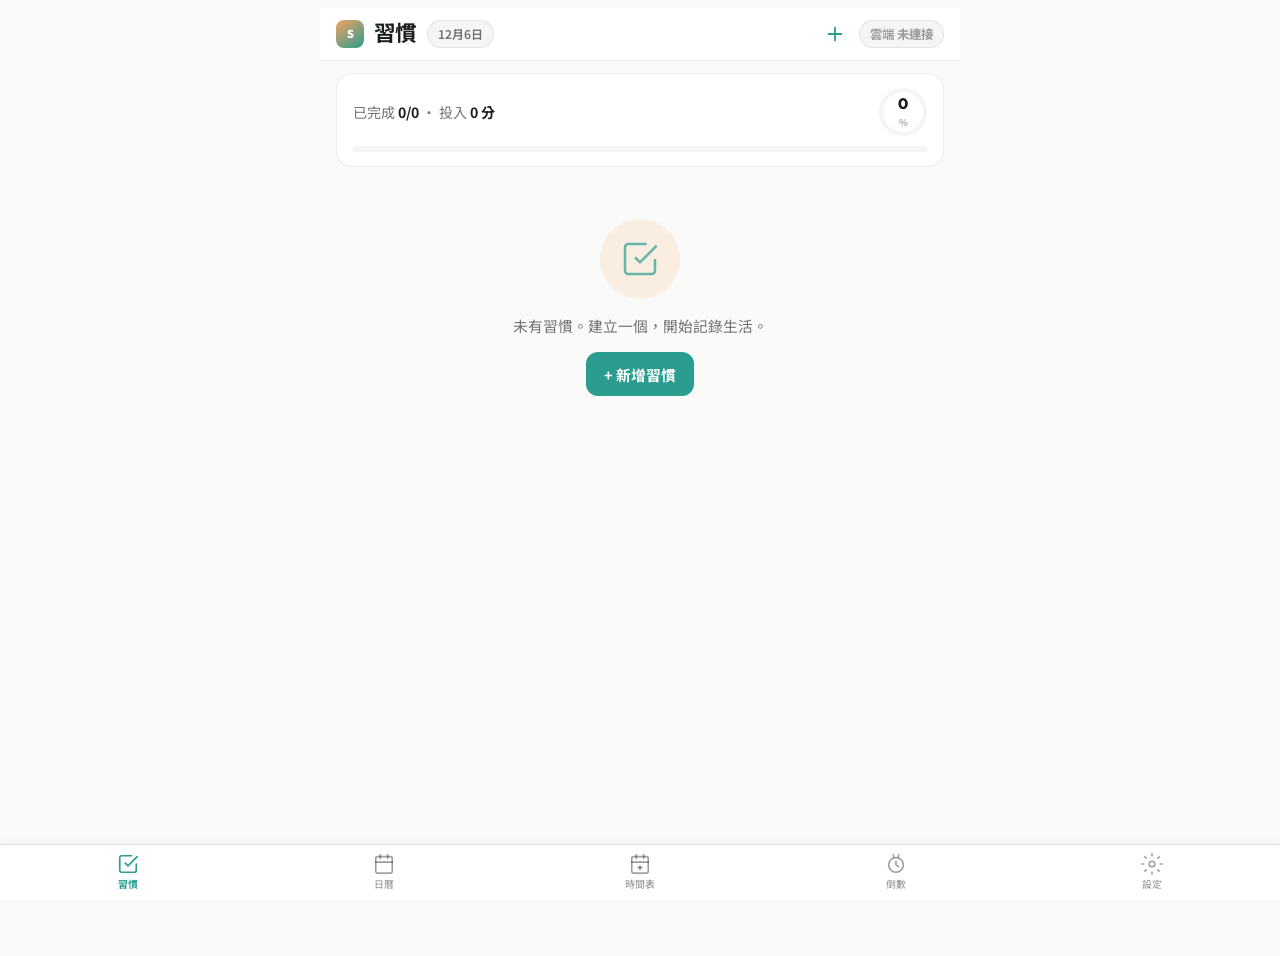
==== index.html @ de25d24f "ui: TickTick/Habi-style modern shell and habit flows Refresh Solara to a cleaner mobile productivity" ====
<!DOCTYPE html>
<html lang="zh-HK">
<head>
  <meta charset="UTF-8" />
  <meta name="viewport" content="width=device-width, initial-scale=1, viewport-fit=cover" />
  <meta name="theme-color" content="#FAFAF8" />
  <meta name="mobile-web-app-capable" content="yes" />
  <meta name="apple-mobile-web-app-capable" content="yes" />
  <meta name="apple-mobile-web-app-status-bar-style" content="default" />
  <meta name="apple-mobile-web-app-title" content="Solara" />
  <link rel="manifest" href="solara.webmanifest" />
  <link rel="icon" href="data:image/svg+xml,%3Csvg xmlns='http://www.w3.org/2000/svg' viewBox='0 0 128 128'%3E%3Cdefs%3E%3ClinearGradient id='g' x1='0' y1='0' x2='1' y2='1'%3E%3Cstop stop-color='%23F4A261'/%3E%3Cstop offset='1' stop-color='%232A9D8F'/%3E%3C/linearGradient%3E%3C/defs%3E%3Crect width='128' height='128' rx='28' fill='url(%23g)'/%3E%3Ccircle cx='64' cy='54' r='22' fill='%23FFE8A3'/%3E%3C/svg%3E" />
  <link rel="preconnect" href="https://fonts.googleapis.com" />
  <link rel="preconnect" href="https://fonts.gstatic.com" crossorigin />
  <link href="https://fonts.googleapis.com/css2?family=Noto+Sans+TC:wght@400;500;700;800&family=Outfit:wght@500;600;700;800&display=swap" rel="stylesheet" />
  <link rel="stylesheet" href="solara.css" />
  <title>Solara — 日暖生活</title>
</head>
<body data-theme="sunshine">
  <div class="app" id="app">
    <header class="app-bar" id="appBar" aria-live="polite"></header>
    <main>
      <section class="view active" data-view="habits" id="view-habits"></section>
      <section class="view" data-view="calendar" id="view-calendar"></section>
      <section class="view" data-view="timetable" id="view-timetable"></section>
      <section class="view" data-view="countdown" id="view-countdown"></section>
      <section class="view" data-view="settings" id="view-settings"></section>
    </main>
  </div>

  <nav class="nav" id="nav" aria-label="主導覽">
    <button type="button" data-nav="habits" class="active" aria-label="習慣">
      <svg class="nav-ico" viewBox="0 0 24 24" fill="none" stroke="currentColor" stroke-width="1.8" stroke-linecap="round" stroke-linejoin="round" aria-hidden="true"><path d="M9 11l3 3L22 4"/><path d="M21 12v7a2 2 0 0 1-2 2H5a2 2 0 0 1-2-2V5a2 2 0 0 1 2-2h11"/></svg>
      <span class="nav-label">習慣</span>
    </button>
    <button type="button" data-nav="calendar" aria-label="日曆">
      <svg class="nav-ico" viewBox="0 0 24 24" fill="none" stroke="currentColor" stroke-width="1.8" stroke-linecap="round" stroke-linejoin="round" aria-hidden="true"><rect x="3" y="4" width="18" height="18" rx="2"/><line x1="16" y1="2" x2="16" y2="6"/><line x1="8" y1="2" x2="8" y2="6"/><line x1="3" y1="10" x2="21" y2="10"/></svg>
      <span class="nav-label">日曆</span>
    </button>
    <button type="button" data-nav="timetable" aria-label="時間表">
      <svg class="nav-ico" viewBox="0 0 24 24" fill="none" stroke="currentColor" stroke-width="1.8" stroke-linecap="round" stroke-linejoin="round" aria-hidden="true"><rect x="3" y="4" width="18" height="18" rx="2"/><line x1="3" y1="10" x2="21" y2="10"/><line x1="8" y1="2" x2="8" y2="6"/><line x1="16" y1="2" x2="16" y2="6"/><line x1="12" y1="14" x2="12" y2="18"/><line x1="10" y1="16" x2="14" y2="16"/></svg>
      <span class="nav-label">時間表</span>
    </button>
    <button type="button" data-nav="countdown" aria-label="倒數">
      <svg class="nav-ico" viewBox="0 0 24 24" fill="none" stroke="currentColor" stroke-width="1.8" stroke-linecap="round" stroke-linejoin="round" aria-hidden="true"><circle cx="12" cy="13" r="8"/><polyline points="12 9 12 13 15 15"/><line x1="9" y1="2" x2="9.5" y2="4"/><line x1="15" y1="2" x2="14.5" y2="4"/></svg>
      <span class="nav-label">倒數</span>
    </button>
    <button type="button" data-nav="settings" aria-label="設定">
      <svg class="nav-ico" viewBox="0 0 24 24" fill="none" stroke="currentColor" stroke-width="1.8" stroke-linecap="round" stroke-linejoin="round" aria-hidden="true"><circle cx="12" cy="12" r="3"/><path d="M12 1v2M12 21v2M4.22 4.22l1.42 1.42M18.36 18.36l1.42 1.42M1 12h2M21 12h2M4.22 19.78l1.42-1.42M18.36 5.64l1.42-1.42"/></svg>
      <span class="nav-label">設定</span>
    </button>
  </nav>

  <div class="modal-backdrop" id="modalBackdrop">
    <div class="modal" id="modal" role="dialog" aria-modal="true"></div>
  </div>
  <div class="toast" id="toast"></div>

  <script src="https://accounts.google.com/gsi/client" async defer></script>
  <script src="solara.js"></script>
</body>
</html>
---- solara.css ----
:root {
  --bg: #FAFAF8;
  --bg-elevated: #FFFFFF;
  --surface: #FFFFFF;
  --surface-2: #F5F5F3;
  --text: #1A1F1C;
  --text-soft: rgba(26, 31, 28, 0.62);
  --text-mute: rgba(26, 31, 28, 0.42);
  --accent: #F4A261;
  --accent-2: #2A9D8F;
  --accent-soft: rgba(244, 162, 97, 0.14);
  --good: #2A9D8F;
  --warn: #E76F51;
  --line: rgba(26, 31, 28, 0.08);
  --line-strong: rgba(26, 31, 28, 0.14);
  --shadow-sm: 0 1px 3px rgba(0, 0, 0, 0.04);
  --shadow: 0 4px 20px rgba(0, 0, 0, 0.06);
  --radius: 16px;
  --radius-sm: 12px;
  --radius-xs: 8px;
  --nav-h: 56px;
  --app-bar-h: 52px;
  --font: "Noto Sans TC", "PingFang HK", sans-serif;
  --display: "Outfit", "Noto Sans TC", sans-serif;
  --photo: none;
  --ease: cubic-bezier(0.22, 1, 0.36, 1);
}

[data-theme="sea"] {
  --bg: #F6FAFB;
  --accent: #1D8A99;
  --accent-2: #0E5F6B;
  --accent-soft: rgba(29, 138, 153, 0.12);
  --good: #1D8A99;
  --warn: #E07A5F;
}

[data-theme="fire"] {
  --bg: #FDF8F5;
  --accent: #E76F51;
  --accent-2: #F4A261;
  --accent-soft: rgba(231, 111, 81, 0.12);
  --good: #2A9D8F;
  --warn: #C44536;
}

[data-theme="photo"] {
  --bg: transparent;
}

* { box-sizing: border-box; }
html, body { margin: 0; min-height: 100%; }

body {
  font-family: var(--font);
  color: var(--text);
  background: var(--photo), var(--bg);
  background-attachment: fixed;
  background-size: cover;
  line-height: 1.45;
  -webkit-font-smoothing: antialiased;
  padding-bottom: calc(var(--nav-h) + env(safe-area-inset-bottom));
  transition: background 0.3s var(--ease);
}

button, input, select, textarea { font: inherit; color: inherit; }

button {
  border: 0;
  background: none;
  cursor: pointer;
  -webkit-tap-highlight-color: transparent;
}

.app {
  width: min(640px, 100%);
  margin: 0 auto;
  min-height: 100vh;
  display: flex;
  flex-direction: column;
}

/* ── App bar ── */
.app-bar {
  position: sticky;
  top: 0;
  z-index: 30;
  display: flex;
  align-items: center;
  justify-content: space-between;
  gap: 12px;
  min-height: var(--app-bar-h);
  padding: calc(8px + env(safe-area-inset-top)) 16px 8px;
  background: var(--bg-elevated);
  border-bottom: 1px solid var(--line);
}

.app-bar-start {
  display: flex;
  align-items: center;
  gap: 10px;
  min-width: 0;
}

.app-bar-title {
  margin: 0;
  font-family: var(--display);
  font-size: 1.35rem;
  font-weight: 700;
  letter-spacing: -0.03em;
  line-height: 1.1;
}

.solara-mark {
  width: 28px;
  height: 28px;
  border-radius: 8px;
  background: linear-gradient(145deg, var(--accent), var(--accent-2));
  display: grid;
  place-items: center;
  color: #fff;
  font-family: var(--display);
  font-weight: 800;
  font-size: 0.72rem;
  flex-shrink: 0;
}

.date-chip {
  padding: 4px 10px;
  border-radius: 999px;
  background: var(--surface-2);
  border: 1px solid var(--line);
  font-size: 0.75rem;
  font-weight: 600;
  color: var(--text-soft);
  white-space: nowrap;
}

.app-bar-actions {
  display: flex;
  align-items: center;
  gap: 6px;
  flex-shrink: 0;
}

.icon-btn {
  width: 36px;
  height: 36px;
  border-radius: 50%;
  display: grid;
  place-items: center;
  color: var(--accent-2);
  transition: background 0.15s;
}

.icon-btn:active { background: var(--accent-soft); }

.icon-btn svg {
  width: 22px;
  height: 22px;
}

main {
  flex: 1;
  padding: 0 0 16px;
}

.view { display: none; }
.view.active { display: block; animation: fadeIn 0.25s var(--ease); }

@keyframes fadeIn {
  from { opacity: 0; transform: translateY(6px); }
  to { opacity: 1; transform: none; }
}

@keyframes pop {
  0% { transform: scale(0.88); }
  60% { transform: scale(1.05); }
  100% { transform: scale(1); }
}

/* ── Bottom nav ── */
.nav {
  position: fixed;
  left: 0;
  right: 0;
  bottom: 0;
  height: calc(var(--nav-h) + env(safe-area-inset-bottom));
  padding: 4px 0 calc(4px + env(safe-area-inset-bottom));
  display: grid;
  grid-template-columns: repeat(5, 1fr);
  background: var(--bg-elevated);
  border-top: 1px solid var(--line-strong);
  box-shadow: 0 -2px 12px rgba(0, 0, 0, 0.04);
  z-index: 40;
}

.nav button {
  display: flex;
  flex-direction: column;
  align-items: center;
  justify-content: center;
  gap: 2px;
  color: var(--text-mute);
  font-size: 0.62rem;
  font-weight: 500;
  padding: 4px 2px;
  transition: color 0.15s;
}

.nav button.active {
  color: var(--accent-2);
}

.nav button.active .nav-label {
  font-weight: 700;
}

.nav-ico {
  width: 22px;
  height: 22px;
}

/* ── Typography & utilities ── */
.muted { color: var(--text-soft); font-size: 0.84rem; }
.tiny { font-size: 0.74rem; color: var(--text-mute); }

.section-title {
  font-family: var(--display);
  font-size: 0.78rem;
  font-weight: 700;
  color: var(--text-mute);
  text-transform: uppercase;
  letter-spacing: 0.04em;
  padding: 16px 16px 8px;
}

/* ── Buttons ── */
.btn {
  display: inline-flex;
  align-items: center;
  justify-content: center;
  gap: 6px;
  min-height: 44px;
  padding: 0 18px;
  border-radius: var(--radius-sm);
  background: var(--accent-2);
  color: #fff;
  font-weight: 700;
  font-size: 0.92rem;
  transition: transform 0.15s var(--ease), opacity 0.15s;
}

.btn:active { transform: scale(0.97); opacity: 0.92; }

.btn.ghost {
  background: var(--surface-2);
  color: var(--text);
  border: 1px solid var(--line);
}

.btn.soft {
  background: var(--accent-soft);
  color: var(--accent-2);
}

.btn.warn { background: var(--warn); }
.btn.block { width: 100%; }

.btn.sm {
  min-height: 34px;
  padding: 0 12px;
  font-size: 0.82rem;
  border-radius: var(--radius-xs);
}

.btn.icon-only {
  width: 36px;
  height: 36px;
  min-height: 0;
  padding: 0;
  border-radius: 50%;
}

/* ── Today summary ── */
.today-strip {
  margin: 12px 16px;
  padding: 14px 16px;
  border-radius: var(--radius);
  background: var(--surface);
  border: 1px solid var(--line);
}

.today-strip-head {
  display: flex;
  align-items: center;
  justify-content: space-between;
  gap: 12px;
}

.today-progress-text {
  font-size: 0.88rem;
  color: var(--text-soft);
}

.today-progress-text strong {
  color: var(--text);
  font-weight: 700;
}

.progress-bar-slim {
  height: 6px;
  border-radius: 999px;
  background: var(--surface-2);
  overflow: hidden;
  margin-top: 10px;
}

.progress-bar-slim > i {
  display: block;
  height: 100%;
  background: linear-gradient(90deg, var(--accent), var(--accent-2));
  border-radius: inherit;
  transition: width 0.3s var(--ease);
}

.progress-ring {
  width: var(--ring-size, 52px);
  height: var(--ring-size, 52px);
  border-radius: 50%;
  flex-shrink: 0;
  display: grid;
  place-items: center;
  background:
    radial-gradient(circle at 50% 50%, var(--surface) 58%, transparent 59%),
    conic-gradient(var(--accent-2) var(--p, 0%), var(--surface-2) 0);
}

.progress-ring-inner {
  text-align: center;
  line-height: 1;
}

.progress-ring-inner strong {
  display: block;
  font-family: var(--display);
  font-size: 0.95rem;
  font-weight: 800;
}

.progress-ring-inner span {
  font-size: 0.58rem;
  color: var(--text-mute);
  font-weight: 600;
}

/* ── Habit groups & rows ── */
.habit-groups { display: grid; }

.habit-group-section {
  border-bottom: 1px solid var(--line);
}

.habit-group-section:last-child { border-bottom: 0; }

.habit-group-label {
  padding: 14px 16px 6px;
  font-size: 0.8rem;
  font-weight: 700;
  color: var(--text-mute);
}

.habit-card,
.habit-row {
  display: grid;
  grid-template-columns: auto 1fr auto;
  gap: 12px;
  align-items: center;
  padding: 12px 16px;
  background: var(--surface);
  border-bottom: 1px solid var(--line);
  transition: background 0.15s;
}

.habit-card:active,
.habit-row:active { background: var(--surface-2); }

.habit-card.done .habit-row-name,
.habit-row.done .habit-row-name {
  color: var(--text-soft);
}

.habit-row-body { min-width: 0; }

.habit-row-name {
  font-size: 0.98rem;
  font-weight: 600;
  margin-bottom: 2px;
  white-space: nowrap;
  overflow: hidden;
  text-overflow: ellipsis;
}

.habit-row-meta {
  font-size: 0.76rem;
  color: var(--text-mute);
  margin-bottom: 6px;
}

.habit-row-chevron {
  color: var(--text-mute);
  padding: 4px;
}

.habit-row-chevron svg {
  width: 18px;
  height: 18px;
}

/* ── Check buttons ── */
.check {
  width: 34px;
  height: 34px;
  border-radius: 50%;
  border: 2.5px solid var(--line-strong);
  display: grid;
  place-items: center;
  font-weight: 800;
  font-size: 1rem;
  color: #fff;
  background: var(--surface);
  flex-shrink: 0;
  transition: background 0.2s, border-color 0.2s, transform 0.15s;
}

.check-lg {
  width: 56px;
  height: 56px;
  font-size: 1.4rem;
  border-width: 3px;
  border-color: color-mix(in srgb, var(--hcolor, var(--accent-2)) 70%, var(--line-strong));
}

.check-md {
  width: 40px;
  height: 40px;
  font-size: 1.1rem;
}

.check.on {
  background: var(--hcolor, var(--good));
  border-color: var(--hcolor, var(--good));
  animation: pop 0.35s var(--ease);
}

/* ── Week strip ── */
.week-strip {
  display: grid;
  grid-template-columns: repeat(7, 1fr);
  gap: 3px;
  max-width: 200px;
}

.week-cell {
  aspect-ratio: 1;
  min-height: 22px;
  border-radius: 50%;
  display: grid;
  place-items: center;
  font-size: 0.58rem;
  font-weight: 700;
  border: 1.5px solid var(--line);
  background: var(--surface-2);
  color: var(--text-mute);
}

.week-cell.today {
  box-shadow: inset 0 0 0 2px var(--hcolor, var(--accent-2));
}

.week-cell.done {
  background: var(--hcolor, var(--good));
  border-color: transparent;
  color: #fff;
}

.week-cell.missed {
  border-color: color-mix(in srgb, var(--warn) 35%, var(--line));
}

.week-cell.off {
  opacity: 0.25;
  border-color: transparent;
  background: transparent;
}

.week-cell.future { opacity: 0.45; }

/* ── Empty state ── */
.empty {
  padding: 40px 24px;
  text-align: center;
  color: var(--text-soft);
}

.empty.compact { padding: 20px 16px; }

.empty-illus {
  width: 80px;
  height: 80px;
  margin: 0 auto 16px;
  border-radius: 50%;
  background: var(--accent-soft);
  display: grid;
  place-items: center;
}

.empty-illus svg {
  width: 40px;
  height: 40px;
  color: var(--accent-2);
  opacity: 0.7;
}

.empty p {
  margin: 0 0 16px;
  font-size: 0.92rem;
}

/* ── Calendar ── */
.cal-toolbar {
  display: flex;
  align-items: center;
  justify-content: space-between;
  padding: 12px 16px;
  gap: 8px;
}

.cal-toolbar h2 {
  margin: 0;
  font-family: var(--display);
  font-size: 1.1rem;
  font-weight: 700;
  letter-spacing: -0.02em;
}

.seg {
  display: grid;
  grid-template-columns: repeat(2, 1fr);
  gap: 0;
  margin: 0 16px 12px;
  padding: 3px;
  border-radius: var(--radius-xs);
  background: var(--surface-2);
  border: 1px solid var(--line);
}

.seg.seg-3 { grid-template-columns: repeat(3, 1fr); }

.seg button {
  min-height: 32px;
  border-radius: 6px;
  font-weight: 600;
  font-size: 0.82rem;
  color: var(--text-soft);
  transition: background 0.15s, color 0.15s;
}

.seg button.on {
  background: var(--surface);
  color: var(--accent-2);
  font-weight: 700;
  box-shadow: var(--shadow-sm);
}

.cal-grid-wrap { padding: 0 12px 12px; }

.cal-grid {
  display: grid;
  grid-template-columns: repeat(7, 1fr);
  gap: 4px;
}

.cal-dow {
  text-align: center;
  font-size: 0.7rem;
  color: var(--text-mute);
  font-weight: 600;
  padding: 6px 0;
}

.cal-day {
  aspect-ratio: 1;
  border-radius: var(--radius-xs);
  border: 1.5px solid transparent;
  background: var(--surface-2);
  display: flex;
  flex-direction: column;
  align-items: center;
  justify-content: center;
  gap: 1px;
  font-size: 0.82rem;
  font-weight: 600;
  position: relative;
  padding: 2px;
  transition: background 0.15s;
}

.cal-day.other { opacity: 0.3; }

.cal-day.today {
  border-color: var(--accent-2);
  font-weight: 800;
}

.cal-day.selected {
  background: var(--accent-2);
  color: #fff;
  border-color: transparent;
}

.cal-day.has-heat {
  background: color-mix(in srgb, var(--good) calc(var(--heat, 0.2) * 100%), var(--surface-2));
}

.cal-day.selected.has-heat { background: var(--accent-2); }

.cal-day-num { line-height: 1.1; font-size: 0.85rem; }

.cal-day-pct {
  font-size: 0.55rem;
  color: var(--good);
  font-weight: 700;
  line-height: 1;
}

.cal-day.selected .cal-day-pct { color: rgba(255, 255, 255, 0.85); }

/* Week calendar view */
.cal-week-grid {
  display: grid;
  grid-template-columns: repeat(7, 1fr);
  gap: 4px;
  padding: 0 12px 12px;
}

.cal-week-col {
  min-height: 120px;
  border-radius: var(--radius-xs);
  background: var(--surface-2);
  border: 1px solid var(--line);
  padding: 6px 4px;
  font-size: 0.68rem;
}

.cal-week-col.today {
  border-color: var(--accent-2);
  background: var(--accent-soft);
}

.cal-week-col-head {
  text-align: center;
  font-weight: 700;
  margin-bottom: 6px;
  font-size: 0.72rem;
}

.cal-week-item {
  padding: 3px 4px;
  border-radius: 4px;
  margin-bottom: 3px;
  font-size: 0.62rem;
  font-weight: 600;
  white-space: nowrap;
  overflow: hidden;
  text-overflow: ellipsis;
  color: #fff;
}

/* Day panel */
.day-panel {
  margin: 0 16px 16px;
  border-radius: var(--radius);
  background: var(--surface);
  border: 1px solid var(--line);
  overflow: hidden;
}

.day-panel-head {
  display: flex;
  align-items: baseline;
  justify-content: space-between;
  padding: 14px 16px;
  border-bottom: 1px solid var(--line);
}

.day-panel-head strong {
  font-family: var(--display);
  font-size: 1.05rem;
  font-weight: 700;
}

.day-panel-stats {
  display: grid;
  grid-template-columns: 1fr 1fr;
  gap: 1px;
  background: var(--line);
  border-bottom: 1px solid var(--line);
}

.day-panel-stats .stat-cell {
  padding: 10px 16px;
  background: var(--surface);
}

.stat-cell .label {
  font-size: 0.72rem;
  color: var(--text-mute);
  font-weight: 600;
}

.stat-cell .value {
  font-family: var(--display);
  font-size: 1.2rem;
  font-weight: 800;
  margin-top: 2px;
}

/* Timeline */
.timeline-flow {
  position: relative;
  padding: 12px 16px 12px 52px;
  min-height: 200px;
}

.timeline-gutter {
  position: absolute;
  left: 16px;
  top: 12px;
  bottom: 12px;
  width: 36px;
  border-right: 1px solid var(--line);
}

.timeline-hour {
  position: absolute;
  left: 0;
  width: 36px;
  font-size: 0.65rem;
  color: var(--text-mute);
  font-weight: 600;
  transform: translateY(-50%);
  text-align: right;
  padding-right: 6px;
}

.timeline-block {
  position: absolute;
  left: 52px;
  right: 16px;
  border-radius: var(--radius-xs);
  padding: 6px 10px;
  font-size: 0.78rem;
  font-weight: 600;
  color: #fff;
  overflow: hidden;
  border-left: 3px solid rgba(0, 0, 0, 0.15);
}

.timeline-block .tiny {
  color: rgba(255, 255, 255, 0.8);
  font-size: 0.65rem;
  font-weight: 500;
}

.cal-habit-list {
  padding: 8px 12px 12px;
  display: grid;
  gap: 6px;
}

.cal-habit-row {
  display: grid;
  grid-template-columns: auto 1fr;
  gap: 10px;
  align-items: center;
  padding: 10px 12px;
  border-radius: var(--radius-sm);
  background: var(--surface-2);
}

.cal-habit-row.done {
  background: color-mix(in srgb, var(--good) 8%, var(--surface-2));
}

.cal-habit-info strong {
  display: block;
  font-size: 0.9rem;
  font-weight: 600;
}

.cal-habit-info .muted { font-size: 0.76rem; }

/* ── Timetable ── */
.timetable-wrap { padding-bottom: 16px; }

.week-picks {
  display: flex;
  gap: 6px;
  padding: 12px 16px;
  overflow-x: auto;
  -webkit-overflow-scrolling: touch;
  scrollbar-width: none;
}

.week-picks::-webkit-scrollbar { display: none; }

.week-picks button {
  flex: 0 0 auto;
  width: 40px;
  height: 40px;
  border-radius: 50%;
  background: var(--surface-2);
  border: 1.5px solid var(--line);
  font-weight: 700;
  font-size: 0.82rem;
  color: var(--text-soft);
  transition: background 0.15s, color 0.15s, border-color 0.15s;
}

.week-picks button.on {
  background: var(--accent-2);
  color: #fff;
  border-color: transparent;
}

.freq-picks {
  display: grid;
  grid-template-columns: repeat(7, 1fr);
  gap: 6px;
  padding: 0;
  overflow: visible;
}

.freq-picks button {
  width: auto;
  height: auto;
  aspect-ratio: 1;
  border-radius: var(--radius-xs);
  background: var(--surface-2);
  border: 1px solid var(--line);
  font-weight: 700;
  font-size: 0.78rem;
}

.freq-picks button.on {
  background: var(--accent-2);
  color: #fff;
  border-color: transparent;
}

.schedule-day {
  margin: 0 16px;
  border-radius: var(--radius);
  background: var(--surface);
  border: 1px solid var(--line);
  overflow: hidden;
}

.schedule-block {
  display: grid;
  grid-template-columns: 56px 1fr;
  gap: 0;
  border-bottom: 1px solid var(--line);
}

.schedule-block:last-child { border-bottom: 0; }

.schedule-time {
  padding: 14px 8px;
  font-size: 0.72rem;
  font-weight: 700;
  color: var(--text-mute);
  text-align: center;
  border-right: 1px solid var(--line);
  background: var(--surface-2);
}

.schedule-body {
  padding: 12px 14px;
  border-left: 4px solid var(--bcolor, var(--accent));
}

.schedule-body strong {
  display: block;
  font-size: 0.92rem;
  font-weight: 600;
}

.schedule-body .muted { font-size: 0.76rem; }

.fab {
  position: fixed;
  right: 20px;
  bottom: calc(var(--nav-h) + 16px + env(safe-area-inset-bottom));
  width: 52px;
  height: 52px;
  border-radius: 50%;
  background: var(--accent-2);
  color: #fff;
  display: grid;
  place-items: center;
  box-shadow: var(--shadow);
  z-index: 35;
  transition: transform 0.15s;
}

.fab:active { transform: scale(0.94); }

.fab svg { width: 24px; height: 24px; }

/* ── Countdown ── */
.countdown-cards {
  display: grid;
  gap: 10px;
  padding: 12px 16px;
}

.countdown-card {
  display: grid;
  grid-template-columns: auto 1fr auto;
  gap: 14px;
  align-items: center;
  padding: 16px;
  border-radius: var(--radius);
  background: var(--surface);
  border: 1px solid var(--line);
}

.countdown-hero {
  font-family: var(--display);
  font-size: 2.4rem;
  font-weight: 800;
  letter-spacing: -0.04em;
  line-height: 1;
  color: var(--accent-2);
  min-width: 56px;
  text-align: center;
}

.countdown-card strong {
  display: block;
  font-size: 1rem;
  font-weight: 700;
  margin-bottom: 2px;
}

.countdown-card .muted { font-size: 0.78rem; }

/* ── Focus / Pomodoro ── */
.focus-panel {
  margin: 0 16px 16px;
  padding: 20px 16px;
  border-radius: var(--radius);
  background: var(--surface);
  border: 1px solid var(--line);
  text-align: center;
}

.focus-panel h2 {
  margin: 0 0 16px;
  font-family: var(--display);
  font-size: 1.1rem;
  font-weight: 700;
}

.focus-ring {
  width: min(240px, 65vw);
  aspect-ratio: 1;
  margin: 0 auto 20px;
  border-radius: 50%;
  display: grid;
  place-items: center;
  background:
    radial-gradient(circle at 50% 50%, var(--surface) 58%, transparent 59%),
    conic-gradient(var(--accent-2) var(--p, 0%), var(--surface-2) 0);
  box-shadow: var(--shadow-sm);
}

.focus-ring .time {
  font-family: var(--display);
  font-size: 2.8rem;
  font-weight: 800;
  letter-spacing: -0.04em;
  line-height: 1;
}

.focus-actions {
  display: flex;
  gap: 8px;
  justify-content: center;
  flex-wrap: wrap;
  margin-top: 16px;
}

.focus-actions .btn { min-width: 100px; }

.focus-stats {
  margin-top: 16px;
  font-size: 0.82rem;
  color: var(--text-soft);
}

/* ── Settings (iOS-like) ── */
.settings-wrap { padding-bottom: 16px; }

.settings-seg {
  margin: 12px 16px;
}

.settings-group {
  margin: 0 16px 20px;
  border-radius: var(--radius);
  background: var(--surface);
  border: 1px solid var(--line);
  overflow: hidden;
}

.settings-group-title {
  padding: 10px 16px 4px;
  font-size: 0.72rem;
  font-weight: 700;
  color: var(--text-mute);
  text-transform: uppercase;
  letter-spacing: 0.03em;
}

.settings-row {
  display: flex;
  align-items: center;
  justify-content: space-between;
  gap: 12px;
  padding: 12px 16px;
  border-bottom: 1px solid var(--line);
  min-height: 48px;
}

.settings-row:last-child { border-bottom: 0; }

.settings-row-label {
  font-size: 0.92rem;
  font-weight: 500;
}

.settings-row-value {
  font-size: 0.84rem;
  color: var(--text-soft);
}

/* ── Goals, lists ── */
.panel {
  margin: 12px 16px;
  padding: 16px;
  border-radius: var(--radius);
  background: var(--surface);
  border: 1px solid var(--line);
}

.panel.bare {
  background: transparent;
  border: 0;
  padding: 0;
  margin: 0;
}

.section-head {
  display: flex;
  align-items: center;
  justify-content: space-between;
  gap: 10px;
  margin-bottom: 12px;
}

.section-head h2 {
  margin: 0;
  font-family: var(--display);
  font-size: 1.05rem;
  font-weight: 700;
}

.list { display: grid; gap: 8px; }

.list-item {
  display: grid;
  grid-template-columns: auto 1fr auto;
  gap: 12px;
  align-items: center;
  padding: 12px;
  border-radius: var(--radius-sm);
  background: var(--surface-2);
  border: 1px solid var(--line);
}

.grid-2 {
  display: grid;
  grid-template-columns: 1fr 1fr;
  gap: 10px;
}

.stat {
  padding: 12px;
  border-radius: var(--radius-sm);
  background: var(--surface-2);
  border: 1px solid var(--line);
}

.stat .label { font-size: 0.72rem; color: var(--text-mute); font-weight: 600; }
.stat .value {
  font-family: var(--display);
  font-size: 1.3rem;
  font-weight: 800;
  margin-top: 2px;
}

.progress {
  height: 6px;
  border-radius: 999px;
  background: var(--surface-2);
  overflow: hidden;
  margin-top: 8px;
}

.progress > i {
  display: block;
  height: 100%;
  background: linear-gradient(90deg, var(--accent), var(--accent-2));
  border-radius: inherit;
}

.dot {
  width: 10px;
  height: 10px;
  border-radius: 50%;
  background: var(--hcolor, var(--accent));
  display: inline-block;
}

.dot-lg {
  width: 18px;
  height: 18px;
}

/* ── Forms ── */
.field { display: grid; gap: 6px; margin-bottom: 12px; }
.field label { font-size: 0.82rem; color: var(--text-soft); font-weight: 600; }

.field input, .field select, .field textarea {
  width: 100%;
  min-height: 44px;
  border-radius: var(--radius-sm);
  border: 1px solid var(--line-strong);
  background: var(--surface);
  padding: 10px 12px;
  outline: none;
}

.field textarea { min-height: 88px; resize: vertical; }

.field input:focus, .field select:focus, .field textarea:focus {
  border-color: var(--accent-2);
  box-shadow: 0 0 0 3px var(--accent-soft);
}

.row-actions {
  display: flex;
  flex-wrap: wrap;
  gap: 8px;
  margin-top: 8px;
}

/* ── Modal ── */
.modal-backdrop {
  position: fixed;
  inset: 0;
  background: rgba(0, 0, 0, 0.4);
  z-index: 60;
  display: none;
  align-items: flex-end;
  justify-content: center;
}

.modal-backdrop.open { display: flex; }

.modal {
  width: min(520px, 100%);
  max-height: min(92vh, 820px);
  overflow: auto;
  background: var(--surface);
  border-radius: 20px 20px 0 0;
  padding: 18px;
  animation: slideUp 0.28s var(--ease);
}

@keyframes slideUp {
  from { transform: translateY(100%); }
  to { transform: none; }
}

.modal:has(.habit-detail) {
  padding: 0;
  overflow: hidden;
  display: flex;
  flex-direction: column;
}

.modal .habit-detail {
  overflow-y: auto;
  max-height: min(92vh, 820px);
}

.modal h3 {
  margin: 0 0 12px;
  font-family: var(--display);
  font-size: 1.2rem;
  font-weight: 700;
}

/* Habit detail */
.habit-detail-hero {
  padding: 24px 18px 18px;
  background: linear-gradient(160deg, color-mix(in srgb, var(--hcolor, var(--accent)) 16%, var(--surface)), var(--surface));
  text-align: center;
}

.habit-detail-hero h3 {
  margin: 10px 0 4px;
  font-family: var(--display);
  font-size: 1.45rem;
  font-weight: 800;
}

.habit-detail-stats {
  display: grid;
  grid-template-columns: repeat(2, 1fr);
  gap: 8px;
  padding: 14px 18px;
}

.detail-stat {
  padding: 12px;
  border-radius: var(--radius-sm);
  background: var(--surface-2);
  border: 1px solid var(--line);
}

.detail-stat .label {
  font-size: 0.7rem;
  color: var(--text-mute);
  font-weight: 600;
}

.detail-stat .value {
  font-family: var(--display);
  font-size: 1.25rem;
  font-weight: 800;
  margin-top: 2px;
}

.habit-cal-nav {
  display: flex;
  align-items: center;
  justify-content: space-between;
  padding: 0 18px 10px;
}

.cal-month-label {
  font-weight: 700;
  font-size: 0.9rem;
}

.habit-mini-cal,
.habit-full-cal {
  padding: 10px;
  border-radius: var(--radius-sm);
  background: var(--surface-2);
  border: 1px solid var(--line);
}

.habit-full-cal {
  margin: 0 18px 16px;
  padding: 12px;
}

.habit-mini-dow,
.habit-full-dow {
  display: grid;
  grid-template-columns: repeat(7, 1fr);
  gap: 4px;
  margin-bottom: 6px;
}

.habit-mini-dow span,
.habit-full-dow span {
  text-align: center;
  font-size: 0.66rem;
  color: var(--text-mute);
  font-weight: 700;
}

.habit-mini-grid,
.habit-full-grid {
  display: grid;
  grid-template-columns: repeat(7, 1fr);
  gap: 4px;
}

.habit-full-cal .habit-day {
  min-height: 40px;
  font-size: 0.78rem;
  border-radius: var(--radius-xs);
}

.habit-detail .row-actions {
  padding: 0 18px 18px;
}

.habit-day {
  aspect-ratio: 1;
  min-width: 0;
  min-height: 28px;
  border-radius: var(--radius-xs);
  border: 1.5px solid var(--line);
  background: var(--surface);
  font-size: 0.68rem;
  font-weight: 700;
  color: var(--text-soft);
  padding: 0;
  display: grid;
  place-items: center;
  transition: transform 0.12s var(--ease), background 0.12s;
}

.habit-day:active { transform: scale(0.92); }

.habit-day.today {
  box-shadow: inset 0 0 0 2px var(--hcolor, var(--accent-2));
}

.habit-day.done {
  background: var(--hcolor, var(--good));
  border-color: transparent;
  color: #fff;
}

.habit-day.missed {
  border-color: color-mix(in srgb, var(--warn) 40%, var(--line));
  color: var(--text-mute);
}

.habit-day.pad {
  border-color: transparent;
  background: transparent;
  pointer-events: none;
}

.habit-day.off {
  opacity: 0.3;
  background: transparent;
  border-color: transparent;
  pointer-events: none;
}

.habit-day.future {
  opacity: 0.5;
  pointer-events: none;
}

/* Theme picker */
.theme-grid {
  display: grid;
  grid-template-columns: repeat(2, 1fr);
  gap: 10px;
}

.theme-card {
  padding: 12px;
  border-radius: var(--radius-sm);
  border: 2px solid var(--line);
  text-align: left;
  background: var(--surface);
  transition: border-color 0.2s;
}

.theme-card.on { border-color: var(--accent-2); }
.theme-card:active { transform: scale(0.98); }

.theme-card .preview {
  height: 44px;
  border-radius: var(--radius-xs);
  margin-bottom: 8px;
}

.theme-card strong {
  display: block;
  font-family: var(--display);
  font-size: 0.88rem;
  font-weight: 700;
}

.swatches {
  display: flex;
  flex-wrap: wrap;
  gap: 8px;
}

.swatch {
  width: 28px;
  height: 28px;
  border-radius: 50%;
  border: 2px solid rgba(255, 255, 255, 0.8);
  box-shadow: 0 0 0 1px var(--line);
}

.swatch.active { outline: 2px solid var(--text); outline-offset: 2px; }

/* Sync */
.sync-chip { font-weight: 600; }
.sync-chip.sync-synced { color: var(--good); }
.sync-chip.sync-syncing { color: var(--accent); }
.sync-chip.sync-failed { color: var(--warn); }
.sync-chip.sync-disconnected { color: var(--text-mute); }

.chip {
  padding: 4px 10px;
  border-radius: 999px;
  background: var(--surface-2);
  border: 1px solid var(--line);
  font-size: 0.78rem;
  color: var(--text-soft);
}

.chip strong { color: inherit; font-weight: 700; }

details.advanced-sync {
  margin-top: 12px;
  padding: 12px;
  border-radius: var(--radius-sm);
  border: 1px solid var(--line);
  background: var(--surface-2);
}

details.advanced-sync summary {
  cursor: pointer;
  font-weight: 700;
  font-size: 0.86rem;
  color: var(--text-soft);
}

/* Toast */
.toast {
  position: fixed;
  left: 50%;
  bottom: calc(var(--nav-h) + 16px + env(safe-area-inset-bottom));
  transform: translateX(-50%) translateY(20px);
  opacity: 0;
  background: var(--text);
  color: #fff;
  padding: 10px 16px;
  border-radius: var(--radius-sm);
  font-size: 0.86rem;
  z-index: 80;
  transition: 0.25s var(--ease);
  pointer-events: none;
  max-width: min(90vw, 360px);
  text-align: center;
}

.toast.show {
  opacity: 1;
  transform: translateX(-50%) translateY(0);
}

/* Top chips (legacy compat) */
.chip-row {
  display: flex;
  flex-wrap: wrap;
  gap: 6px;
}

@media (min-width: 640px) {
  .app { padding-top: 8px; }
  .modal {
    border-radius: 20px;
    margin-bottom: 16px;
  }
  .modal-backdrop.open {
    align-items: center;
    padding: 16px;
  }
}
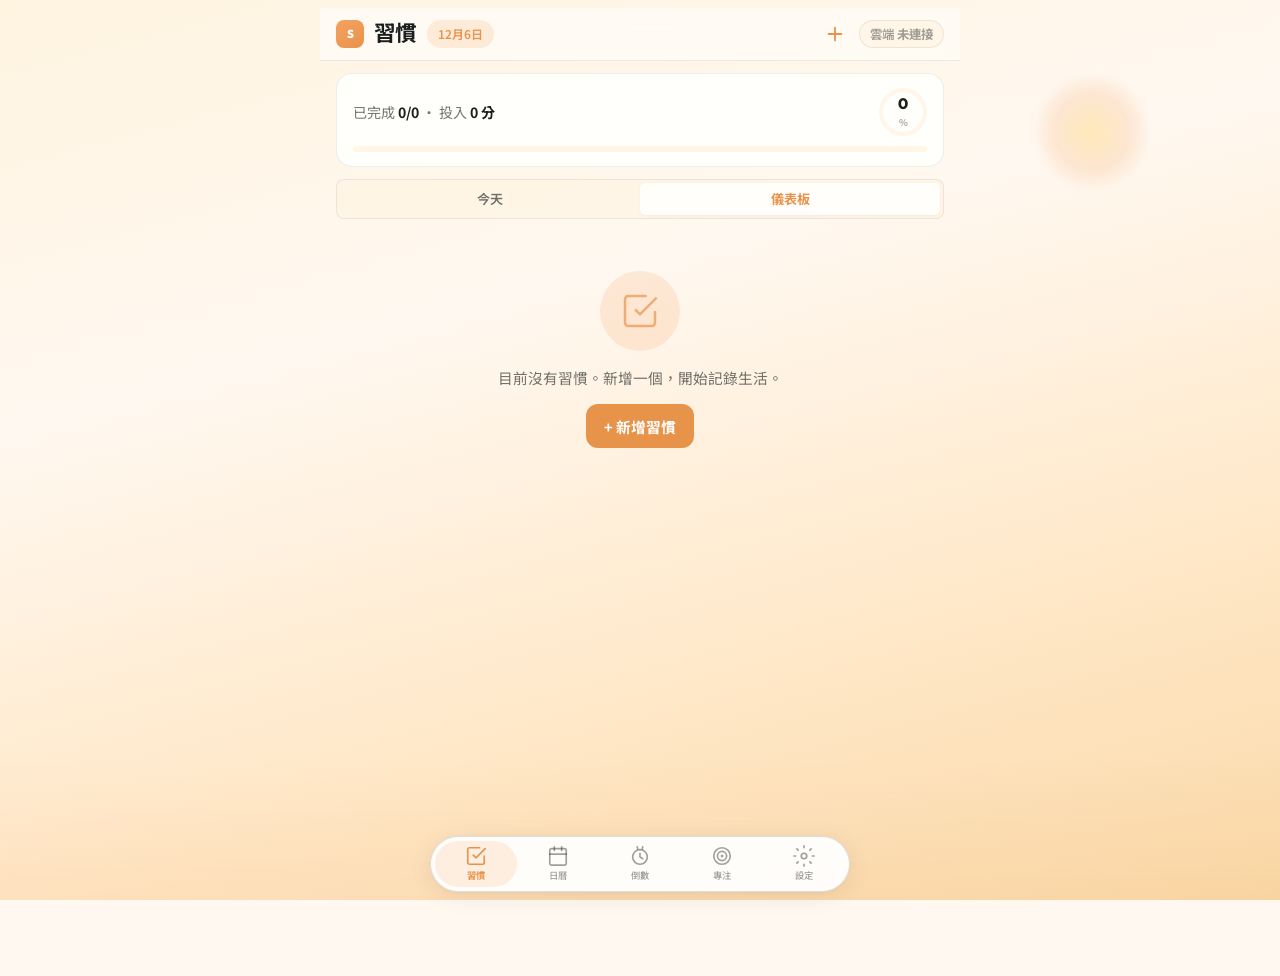
==== commit 0db1c972: "feat: scene themes, split focus from countdown, notify settings Add TickTick-like full-scene themes " ====
--- a/index.html
+++ b/index.html
@@ -17,13 +17,14 @@
   <title>Solara — 日暖生活</title>
 </head>
 <body data-theme="sunshine">
+  <div class="theme-scene" id="themeScene" aria-hidden="true"></div>
   <div class="app" id="app">
     <header class="app-bar" id="appBar" aria-live="polite"></header>
     <main>
       <section class="view active" data-view="habits" id="view-habits"></section>
       <section class="view" data-view="calendar" id="view-calendar"></section>
-      <section class="view" data-view="timetable" id="view-timetable"></section>
       <section class="view" data-view="countdown" id="view-countdown"></section>
+      <section class="view" data-view="focus" id="view-focus"></section>
       <section class="view" data-view="settings" id="view-settings"></section>
     </main>
   </div>
@@ -37,13 +38,13 @@
       <svg class="nav-ico" viewBox="0 0 24 24" fill="none" stroke="currentColor" stroke-width="1.8" stroke-linecap="round" stroke-linejoin="round" aria-hidden="true"><rect x="3" y="4" width="18" height="18" rx="2"/><line x1="16" y1="2" x2="16" y2="6"/><line x1="8" y1="2" x2="8" y2="6"/><line x1="3" y1="10" x2="21" y2="10"/></svg>
       <span class="nav-label">日曆</span>
     </button>
-    <button type="button" data-nav="timetable" aria-label="時間表">
-      <svg class="nav-ico" viewBox="0 0 24 24" fill="none" stroke="currentColor" stroke-width="1.8" stroke-linecap="round" stroke-linejoin="round" aria-hidden="true"><rect x="3" y="4" width="18" height="18" rx="2"/><line x1="3" y1="10" x2="21" y2="10"/><line x1="8" y1="2" x2="8" y2="6"/><line x1="16" y1="2" x2="16" y2="6"/><line x1="12" y1="14" x2="12" y2="18"/><line x1="10" y1="16" x2="14" y2="16"/></svg>
-      <span class="nav-label">時間表</span>
-    </button>
     <button type="button" data-nav="countdown" aria-label="倒數">
       <svg class="nav-ico" viewBox="0 0 24 24" fill="none" stroke="currentColor" stroke-width="1.8" stroke-linecap="round" stroke-linejoin="round" aria-hidden="true"><circle cx="12" cy="13" r="8"/><polyline points="12 9 12 13 15 15"/><line x1="9" y1="2" x2="9.5" y2="4"/><line x1="15" y1="2" x2="14.5" y2="4"/></svg>
       <span class="nav-label">倒數</span>
+    </button>
+    <button type="button" data-nav="focus" aria-label="專注">
+      <svg class="nav-ico" viewBox="0 0 24 24" fill="none" stroke="currentColor" stroke-width="1.8" stroke-linecap="round" stroke-linejoin="round" aria-hidden="true"><circle cx="12" cy="12" r="9"/><circle cx="12" cy="12" r="5"/><circle cx="12" cy="12" r="1.5" fill="currentColor" stroke="none"/></svg>
+      <span class="nav-label">專注</span>
     </button>
     <button type="button" data-nav="settings" aria-label="設定">
       <svg class="nav-ico" viewBox="0 0 24 24" fill="none" stroke="currentColor" stroke-width="1.8" stroke-linecap="round" stroke-linejoin="round" aria-hidden="true"><circle cx="12" cy="12" r="3"/><path d="M12 1v2M12 21v2M4.22 4.22l1.42 1.42M18.36 18.36l1.42 1.42M1 12h2M21 12h2M4.22 19.78l1.42-1.42M18.36 5.64l1.42-1.42"/></svg>
--- a/solara.css
+++ b/solara.css
@@ -1,14 +1,15 @@
 :root {
   --bg: #FAFAF8;
-  --bg-elevated: #FFFFFF;
-  --surface: #FFFFFF;
-  --surface-2: #F5F5F3;
+  --bg-gradient: linear-gradient(165deg, #FFF8F0 0%, #FAFAF8 45%, #F5F0E8 100%);
+  --bg-elevated: rgba(255, 255, 255, 0.88);
+  --surface: rgba(255, 255, 255, 0.92);
+  --surface-2: rgba(245, 245, 243, 0.85);
   --text: #1A1F1C;
   --text-soft: rgba(26, 31, 28, 0.62);
   --text-mute: rgba(26, 31, 28, 0.42);
   --accent: #F4A261;
-  --accent-2: #2A9D8F;
-  --accent-soft: rgba(244, 162, 97, 0.14);
+  --accent-2: #E8934A;
+  --accent-soft: rgba(244, 162, 97, 0.16);
   --good: #2A9D8F;
   --warn: #E76F51;
   --line: rgba(26, 31, 28, 0.08);
@@ -23,29 +24,62 @@
   --font: "Noto Sans TC", "PingFang HK", sans-serif;
   --display: "Outfit", "Noto Sans TC", sans-serif;
   --photo: none;
+  --theme-color: #FFF8F0;
+  --nav-bg: rgba(255, 255, 255, 0.92);
+  --nav-active-bg: var(--accent-soft);
+  --nav-active-color: var(--accent-2);
   --ease: cubic-bezier(0.22, 1, 0.36, 1);
 }
 
+[data-theme="sunshine"] {
+  --bg: #FFF8F0;
+  --bg-gradient: linear-gradient(165deg, #FFF4E0 0%, #FFF8F0 35%, #FFE8C8 70%, #FAD9A8 100%);
+  --bg-elevated: rgba(255, 252, 245, 0.9);
+  --surface: rgba(255, 255, 252, 0.94);
+  --surface-2: rgba(255, 244, 228, 0.8);
+  --accent: #F4A261;
+  --accent-2: #E8934A;
+  --accent-soft: rgba(244, 162, 97, 0.18);
+  --good: #2A9D8F;
+  --theme-color: #FFF8F0;
+}
+
 [data-theme="sea"] {
-  --bg: #F6FAFB;
-  --accent: #1D8A99;
-  --accent-2: #0E5F6B;
-  --accent-soft: rgba(29, 138, 153, 0.12);
-  --good: #1D8A99;
+  --bg: #E8F4FA;
+  --bg-gradient: linear-gradient(165deg, #EEF7FC 0%, #D8ECF5 40%, #C5E3F0 75%, #B0D8EB 100%);
+  --bg-elevated: rgba(240, 249, 252, 0.92);
+  --surface: rgba(255, 255, 255, 0.9);
+  --surface-2: rgba(220, 238, 248, 0.75);
+  --accent: #58A8D8;
+  --accent-2: #3D96C8;
+  --accent-soft: rgba(88, 168, 216, 0.2);
+  --good: #58A8D8;
   --warn: #E07A5F;
+  --theme-color: #E8F4FA;
+  --nav-active-bg: rgba(88, 168, 216, 0.22);
+  --nav-active-color: #3D96C8;
 }
 
 [data-theme="fire"] {
-  --bg: #FDF8F5;
+  --bg: #FFF0EB;
+  --bg-gradient: linear-gradient(165deg, #FFF5F0 0%, #FFE8DC 40%, #FFD4C4 75%, #FFC4B0 100%);
+  --bg-elevated: rgba(255, 248, 244, 0.92);
+  --surface: rgba(255, 255, 252, 0.92);
+  --surface-2: rgba(255, 232, 220, 0.8);
   --accent: #E76F51;
-  --accent-2: #F4A261;
-  --accent-soft: rgba(231, 111, 81, 0.12);
+  --accent-2: #D45A3C;
+  --accent-soft: rgba(231, 111, 81, 0.16);
   --good: #2A9D8F;
   --warn: #C44536;
+  --theme-color: #FFF0EB;
 }
 
 [data-theme="photo"] {
   --bg: transparent;
+  --bg-gradient: linear-gradient(180deg, rgba(255, 255, 255, 0.72), rgba(255, 248, 240, 0.85));
+  --bg-elevated: rgba(255, 255, 255, 0.82);
+  --surface: rgba(255, 255, 255, 0.88);
+  --surface-2: rgba(245, 245, 243, 0.78);
 }
 
 * { box-sizing: border-box; }
@@ -54,13 +88,97 @@
 body {
   font-family: var(--font);
   color: var(--text);
-  background: var(--photo), var(--bg);
+  background: var(--photo), var(--bg-gradient), var(--bg);
   background-attachment: fixed;
-  background-size: cover;
+  background-size: cover, cover, auto;
   line-height: 1.45;
   -webkit-font-smoothing: antialiased;
-  padding-bottom: calc(var(--nav-h) + env(safe-area-inset-bottom));
-  transition: background 0.3s var(--ease);
+  padding-bottom: calc(var(--nav-h) + 20px + env(safe-area-inset-bottom));
+  transition: background 0.4s var(--ease), color 0.3s var(--ease);
+  position: relative;
+}
+
+/* ── Theme scene decorative layer ── */
+.theme-scene {
+  position: fixed;
+  inset: 0;
+  pointer-events: none;
+  z-index: 0;
+  overflow: hidden;
+  transition: opacity 0.4s var(--ease);
+}
+
+[data-theme="photo"] .theme-scene { opacity: 0; }
+
+[data-theme="sunshine"] .theme-scene::before {
+  content: "";
+  position: absolute;
+  top: 8%;
+  right: 10%;
+  width: 120px;
+  height: 120px;
+  border-radius: 50%;
+  background: radial-gradient(circle, rgba(255, 220, 140, 0.55) 0%, rgba(244, 162, 97, 0.2) 45%, transparent 70%);
+  filter: blur(2px);
+}
+
+[data-theme="sunshine"] .theme-scene::after {
+  content: "";
+  position: absolute;
+  bottom: 0;
+  left: 0;
+  right: 0;
+  height: 140px;
+  background: linear-gradient(180deg, transparent, rgba(244, 162, 97, 0.08));
+}
+
+[data-theme="sea"] .theme-scene::before {
+  content: "";
+  position: absolute;
+  bottom: 0;
+  left: 0;
+  right: 0;
+  height: 200px;
+  background:
+    url("data:image/svg+xml,%3Csvg xmlns='http://www.w3.org/2000/svg' viewBox='0 0 400 120' preserveAspectRatio='none'%3E%3Cpath fill='%2358A8D8' fill-opacity='0.25' d='M0 60 Q50 40 100 60 T200 60 T300 60 T400 60 L400 120 L0 120 Z'/%3E%3Cpath fill='%233D96C8' fill-opacity='0.35' d='M0 80 Q60 55 120 80 T240 80 T360 80 L400 80 L400 120 L0 120 Z'/%3E%3Cpath fill='%2358A8D8' fill-opacity='0.45' d='M0 95 Q80 70 160 95 T320 95 L400 95 L400 120 L0 120 Z'/%3E%3C/svg%3E")
+    no-repeat bottom / 100% auto;
+}
+
+[data-theme="sea"] .theme-scene::after {
+  content: "";
+  position: absolute;
+  bottom: 60px;
+  left: 8%;
+  width: 80px;
+  height: 40px;
+  border-radius: 50% 50% 0 0;
+  background: rgba(90, 170, 120, 0.35);
+  transform: skewX(-8deg);
+  box-shadow: 140px 20px 0 -8px rgba(70, 150, 100, 0.3), 260px 8px 0 -12px rgba(80, 160, 110, 0.25);
+}
+
+[data-theme="fire"] .theme-scene::before {
+  content: "";
+  position: absolute;
+  bottom: 0;
+  left: 0;
+  right: 0;
+  height: 160px;
+  background:
+    url("data:image/svg+xml,%3Csvg xmlns='http://www.w3.org/2000/svg' viewBox='0 0 400 100' preserveAspectRatio='none'%3E%3Cpath fill='%23E76F51' fill-opacity='0.2' d='M0 70 Q100 30 200 70 T400 70 L400 100 L0 100 Z'/%3E%3Cpath fill='%23F4A261' fill-opacity='0.25' d='M0 85 Q80 55 160 85 T320 85 L400 85 L400 100 L0 100 Z'/%3E%3C/svg%3E")
+    no-repeat bottom / 100% auto;
+}
+
+[data-theme="fire"] .theme-scene::after {
+  content: "";
+  position: absolute;
+  bottom: 80px;
+  left: 50%;
+  transform: translateX(-50%);
+  width: 60px;
+  height: 80px;
+  border-radius: 50% 50% 20% 20%;
+  background: radial-gradient(ellipse at 50% 80%, rgba(231, 111, 81, 0.5), rgba(244, 162, 97, 0.15) 60%, transparent 75%);
 }
 
 button, input, select, textarea { font: inherit; color: inherit; }
@@ -78,6 +196,8 @@
   min-height: 100vh;
   display: flex;
   flex-direction: column;
+  position: relative;
+  z-index: 1;
 }
 
 /* ── App bar ── */
@@ -92,6 +212,8 @@
   min-height: var(--app-bar-h);
   padding: calc(8px + env(safe-area-inset-top)) 16px 8px;
   background: var(--bg-elevated);
+  backdrop-filter: blur(12px);
+  -webkit-backdrop-filter: blur(12px);
   border-bottom: 1px solid var(--line);
 }
 
@@ -128,11 +250,11 @@
 .date-chip {
   padding: 4px 10px;
   border-radius: 999px;
-  background: var(--surface-2);
-  border: 1px solid var(--line);
+  background: var(--accent-soft);
+  border: 1px solid transparent;
   font-size: 0.75rem;
   font-weight: 600;
-  color: var(--text-soft);
+  color: var(--accent-2);
   white-space: nowrap;
 }
 
@@ -179,19 +301,23 @@
   100% { transform: scale(1); }
 }
 
-/* ── Bottom nav ── */
+/* ── Bottom nav (floating pill) ── */
 .nav {
   position: fixed;
-  left: 0;
-  right: 0;
-  bottom: 0;
-  height: calc(var(--nav-h) + env(safe-area-inset-bottom));
-  padding: 4px 0 calc(4px + env(safe-area-inset-bottom));
+  left: 50%;
+  transform: translateX(-50%);
+  bottom: calc(8px + env(safe-area-inset-bottom));
+  width: min(420px, calc(100% - 24px));
+  height: var(--nav-h);
+  padding: 4px;
   display: grid;
   grid-template-columns: repeat(5, 1fr);
-  background: var(--bg-elevated);
-  border-top: 1px solid var(--line-strong);
-  box-shadow: 0 -2px 12px rgba(0, 0, 0, 0.04);
+  background: var(--nav-bg);
+  backdrop-filter: blur(16px);
+  -webkit-backdrop-filter: blur(16px);
+  border: 1px solid var(--line-strong);
+  border-radius: 999px;
+  box-shadow: 0 4px 24px rgba(0, 0, 0, 0.08), 0 1px 4px rgba(0, 0, 0, 0.04);
   z-index: 40;
 }
 
@@ -202,14 +328,16 @@
   justify-content: center;
   gap: 2px;
   color: var(--text-mute);
-  font-size: 0.62rem;
+  font-size: 0.58rem;
   font-weight: 500;
   padding: 4px 2px;
-  transition: color 0.15s;
+  border-radius: 999px;
+  transition: color 0.15s, background 0.2s var(--ease);
 }
 
 .nav button.active {
-  color: var(--accent-2);
+  color: var(--nav-active-color);
+  background: var(--nav-active-bg);
 }
 
 .nav button.active .nav-label {
@@ -865,6 +993,46 @@
   background: var(--surface);
   border: 1px solid var(--line);
   overflow: hidden;
+  position: relative;
+}
+
+.timetable-skeleton {
+  padding: 8px 0;
+  opacity: 0.35;
+  pointer-events: none;
+}
+
+.tt-skel-row {
+  display: grid;
+  grid-template-columns: 56px 1fr;
+  gap: 0;
+  min-height: 44px;
+  align-items: center;
+  border-bottom: 1px dashed var(--line);
+}
+
+.tt-skel-row:last-child { border-bottom: 0; }
+
+.tt-skel-hour {
+  padding: 8px 10px;
+  font-size: 0.72rem;
+  font-weight: 600;
+  color: var(--text-mute);
+  text-align: center;
+}
+
+.tt-skel-block {
+  display: block;
+  height: 28px;
+  margin: 6px 12px 6px 0;
+  border-radius: var(--radius-xs);
+  background: var(--surface-2);
+}
+
+.timetable-empty {
+  position: relative;
+  margin-top: -8px;
+  background: linear-gradient(to bottom, transparent, var(--surface) 24%);
 }
 
 .schedule-block {
@@ -958,8 +1126,12 @@
 .countdown-card .muted { font-size: 0.78rem; }
 
 /* ── Focus / Pomodoro ── */
+.focus-view {
+  padding: 0 16px 16px;
+}
+
 .focus-panel {
-  margin: 0 16px 16px;
+  margin: 0;
   padding: 20px 16px;
   border-radius: var(--radius);
   background: var(--surface);
@@ -1383,21 +1555,74 @@
 }
 
 .theme-card {
-  padding: 12px;
+  padding: 0;
   border-radius: var(--radius-sm);
   border: 2px solid var(--line);
   text-align: left;
   background: var(--surface);
   transition: border-color 0.2s;
+  overflow: hidden;
 }
 
 .theme-card.on { border-color: var(--accent-2); }
 .theme-card:active { transform: scale(0.98); }
 
 .theme-card .preview {
-  height: 44px;
-  border-radius: var(--radius-xs);
-  margin-bottom: 8px;
+  height: 72px;
+  margin-bottom: 0;
+  position: relative;
+  overflow: hidden;
+}
+
+.theme-card .preview-sunshine {
+  background: linear-gradient(165deg, #FFF4E0, #FFE8C8, #FAD9A8);
+}
+
+.theme-card .preview-sunshine::after {
+  content: "";
+  position: absolute;
+  top: 12px;
+  right: 16px;
+  width: 36px;
+  height: 36px;
+  border-radius: 50%;
+  background: radial-gradient(circle, rgba(255, 220, 140, 0.8), rgba(244, 162, 97, 0.3) 60%, transparent 75%);
+}
+
+.theme-card .preview-sea {
+  background: linear-gradient(165deg, #EEF7FC, #C5E3F0, #B0D8EB);
+}
+
+.theme-card .preview-sea::after {
+  content: "";
+  position: absolute;
+  bottom: 0;
+  left: 0;
+  right: 0;
+  height: 28px;
+  background: url("data:image/svg+xml,%3Csvg xmlns='http://www.w3.org/2000/svg' viewBox='0 0 100 20'%3E%3Cpath fill='%2358A8D8' fill-opacity='0.5' d='M0 10 Q25 2 50 10 T100 10 L100 20 L0 20 Z'/%3E%3C/svg%3E") bottom / 100% auto no-repeat;
+}
+
+.theme-card .preview-fire {
+  background: linear-gradient(165deg, #FFF5F0, #FFD4C4, #FFC4B0);
+}
+
+.theme-card .preview-fire::after {
+  content: "";
+  position: absolute;
+  bottom: 8px;
+  left: 50%;
+  transform: translateX(-50%);
+  width: 20px;
+  height: 28px;
+  border-radius: 50% 50% 20% 20%;
+  background: radial-gradient(ellipse at 50% 80%, rgba(231, 111, 81, 0.6), transparent 70%);
+}
+
+.theme-card .preview-photo {
+  background: linear-gradient(135deg, #ddd, #bbb);
+  background-size: cover;
+  background-position: center;
 }
 
 .theme-card strong {
@@ -1405,6 +1630,7 @@
   font-family: var(--display);
   font-size: 0.88rem;
   font-weight: 700;
+  padding: 8px 12px 10px;
 }
 
 .swatches {
@@ -1454,6 +1680,324 @@
   font-weight: 700;
   font-size: 0.86rem;
   color: var(--text-soft);
+}
+
+/* ── Habits: today / board segments ── */
+.habits-seg {
+  margin-top: 4px;
+}
+
+.habit-checkin-row {
+  display: grid;
+  grid-template-columns: auto 1fr auto;
+  gap: 12px;
+  align-items: center;
+  padding: 12px 16px;
+  background: var(--surface);
+  border-bottom: 1px solid var(--line);
+}
+
+.today-checkin .habit-group-section:last-child {
+  border-bottom: 0;
+}
+
+/* ── Habitify-style habit boxes ── */
+.habits-board {
+  padding: 0 0 16px;
+}
+
+.habits-board-toolbar {
+  display: flex;
+  align-items: center;
+  justify-content: space-between;
+  gap: 10px;
+  padding: 8px 16px 12px;
+}
+
+.habits-board-toolbar .section-title {
+  margin: 0;
+  font-size: 0.92rem;
+  font-weight: 700;
+}
+
+.seg-inline {
+  display: inline-grid;
+  grid-template-columns: repeat(3, auto);
+  margin: 0;
+  width: auto;
+}
+
+.seg-inline button {
+  min-width: 52px;
+  padding: 0 10px;
+}
+
+.habit-box-grid-wrap {
+  display: grid;
+  grid-template-columns: repeat(2, 1fr);
+  gap: 10px;
+  padding: 0 12px 8px;
+}
+
+@media (min-width: 520px) {
+  .habit-box-grid-wrap {
+    grid-template-columns: repeat(auto-fill, minmax(168px, 1fr));
+    gap: 12px;
+    padding: 0 16px 8px;
+  }
+}
+
+.habit-box {
+  border-radius: var(--radius);
+  background: var(--surface);
+  border: 1px solid color-mix(in srgb, var(--hcolor, var(--accent-2)) 28%, var(--line));
+  box-shadow: 0 2px 10px color-mix(in srgb, var(--hcolor, var(--accent-2)) 12%, transparent);
+  overflow: hidden;
+  transition: transform 0.15s var(--ease), box-shadow 0.15s;
+}
+
+.habit-box:active {
+  transform: scale(0.98);
+  box-shadow: 0 1px 4px color-mix(in srgb, var(--hcolor, var(--accent-2)) 8%, transparent);
+}
+
+.habit-box-top {
+  display: flex;
+  align-items: center;
+  gap: 6px;
+  padding: 8px 10px 4px;
+}
+
+.habit-box-head {
+  display: flex;
+  align-items: center;
+  gap: 8px;
+  flex: 1;
+  min-width: 0;
+  padding: 0;
+  text-align: left;
+}
+
+.habit-box-top .check-lg {
+  flex-shrink: 0;
+  width: 34px;
+  height: 34px;
+  font-size: 0.95rem;
+}
+
+.habit-box-month-label {
+  padding: 0 12px 4px;
+  font-size: 0.72rem;
+  font-weight: 700;
+  color: var(--text-mute);
+  letter-spacing: 0.02em;
+}
+
+.habit-box-emoji {
+  font-size: 1.1rem;
+  line-height: 1;
+}
+
+.habit-box-name {
+  font-size: 0.88rem;
+  font-weight: 700;
+  white-space: nowrap;
+  overflow: hidden;
+  text-overflow: ellipsis;
+}
+
+.habit-box-cal {
+  padding: 0 8px 6px;
+}
+
+.habit-box-cal .habit-box-grid {
+  display: grid;
+  grid-template-columns: repeat(7, 1fr);
+  gap: 3px;
+}
+
+.habit-box-cal .habit-box-grid.week {
+  gap: 4px;
+}
+
+.habit-box-day {
+  aspect-ratio: 1;
+  min-height: 22px;
+  border-radius: 5px;
+  display: grid;
+  place-items: center;
+  font-size: 0.7rem;
+  font-weight: 700;
+  line-height: 1;
+  color: var(--text-mute);
+  background: var(--surface-2);
+  border: none;
+  padding: 0;
+  font-family: inherit;
+  cursor: default;
+}
+
+button.habit-box-day {
+  cursor: pointer;
+  -webkit-tap-highlight-color: transparent;
+}
+
+button.habit-box-day:active {
+  transform: scale(0.92);
+}
+
+.habit-box-day.pad {
+  visibility: hidden;
+}
+
+.habit-box-day.off {
+  opacity: 0.35;
+  background: transparent;
+  color: var(--text-mute);
+}
+
+.habit-box-day.done {
+  background: var(--hcolor, var(--good)) !important;
+  color: #fff !important;
+  opacity: 1;
+}
+
+.habit-box-day.today {
+  box-shadow: inset 0 0 0 2px var(--hcolor, var(--accent-2));
+}
+
+.habit-box-day.today.done {
+  box-shadow: inset 0 0 0 2px #fff, 0 0 0 1.5px var(--hcolor, var(--accent-2));
+}
+
+.habit-box-day.missed {
+  color: var(--text-mute);
+  background: color-mix(in srgb, var(--text-mute) 12%, var(--surface-2));
+}
+
+.habit-box-day.future {
+  opacity: 0.65;
+  color: var(--text-soft);
+}
+
+.habit-box-stats {
+  display: flex;
+  align-items: center;
+  gap: 8px;
+  padding: 6px 10px 8px;
+  border-top: 1px solid var(--line);
+  font-size: 0.72rem;
+  font-weight: 700;
+}
+
+.habit-box-rate-wrap {
+  flex-shrink: 0;
+  width: 40px;
+  height: 40px;
+  border-radius: 50%;
+  display: grid;
+  place-items: center;
+  background: conic-gradient(var(--hcolor, var(--accent-2)) calc(var(--p, 0) * 1%), color-mix(in srgb, var(--hcolor, var(--accent-2)) 12%, var(--surface-2)) 0);
+  position: relative;
+}
+
+.habit-box-rate-wrap::before {
+  content: "";
+  position: absolute;
+  inset: 4px;
+  border-radius: 50%;
+  background: var(--surface);
+}
+
+.habit-box-rate {
+  position: relative;
+  z-index: 1;
+  color: var(--hcolor, var(--accent-2));
+  font-family: var(--display);
+  font-size: 0.68rem;
+  line-height: 1;
+}
+
+.habit-box-stat-items {
+  flex: 1;
+  display: grid;
+  grid-template-columns: 1fr 1fr;
+  gap: 2px 8px;
+  min-width: 0;
+}
+
+.habit-box-checks {
+  display: inline-flex;
+  align-items: center;
+  gap: 3px;
+  color: var(--text-soft);
+  font-weight: 600;
+}
+
+.habit-box-streak,
+.habit-box-best {
+  color: var(--text-soft);
+  font-weight: 600;
+  white-space: nowrap;
+  overflow: hidden;
+  text-overflow: ellipsis;
+}
+
+.habit-box-checks svg {
+  width: 12px;
+  height: 12px;
+  opacity: 0.7;
+  flex-shrink: 0;
+}
+
+/* ── Calendar view options ── */
+.cal-view-opts {
+  display: flex;
+  flex-wrap: wrap;
+  gap: 12px 16px;
+  padding: 0 16px 10px;
+}
+
+.cal-opt {
+  display: inline-flex;
+  align-items: center;
+  gap: 6px;
+  font-size: 0.82rem;
+  color: var(--text-soft);
+  font-weight: 600;
+}
+
+.cal-countdown-list {
+  padding: 0 16px 8px;
+  display: grid;
+  gap: 8px;
+}
+
+.cal-countdown-item {
+  display: flex;
+  align-items: center;
+  gap: 8px;
+  padding: 10px 12px;
+  border-radius: var(--radius-xs);
+  background: var(--surface-2);
+  border: 1px solid var(--line);
+  font-size: 0.86rem;
+}
+
+/* ── Countdown unit toggle ── */
+.countdown-unit-seg {
+  margin: 12px 16px 8px;
+}
+
+.countdown-card {
+  border-left: 4px solid var(--cdcolor, var(--accent-2));
+}
+
+.countdown-hero .countdown-unit {
+  display: block;
+  font-size: 0.72rem;
+  font-weight: 600;
+  opacity: 0.75;
 }
 
 /* Toast */
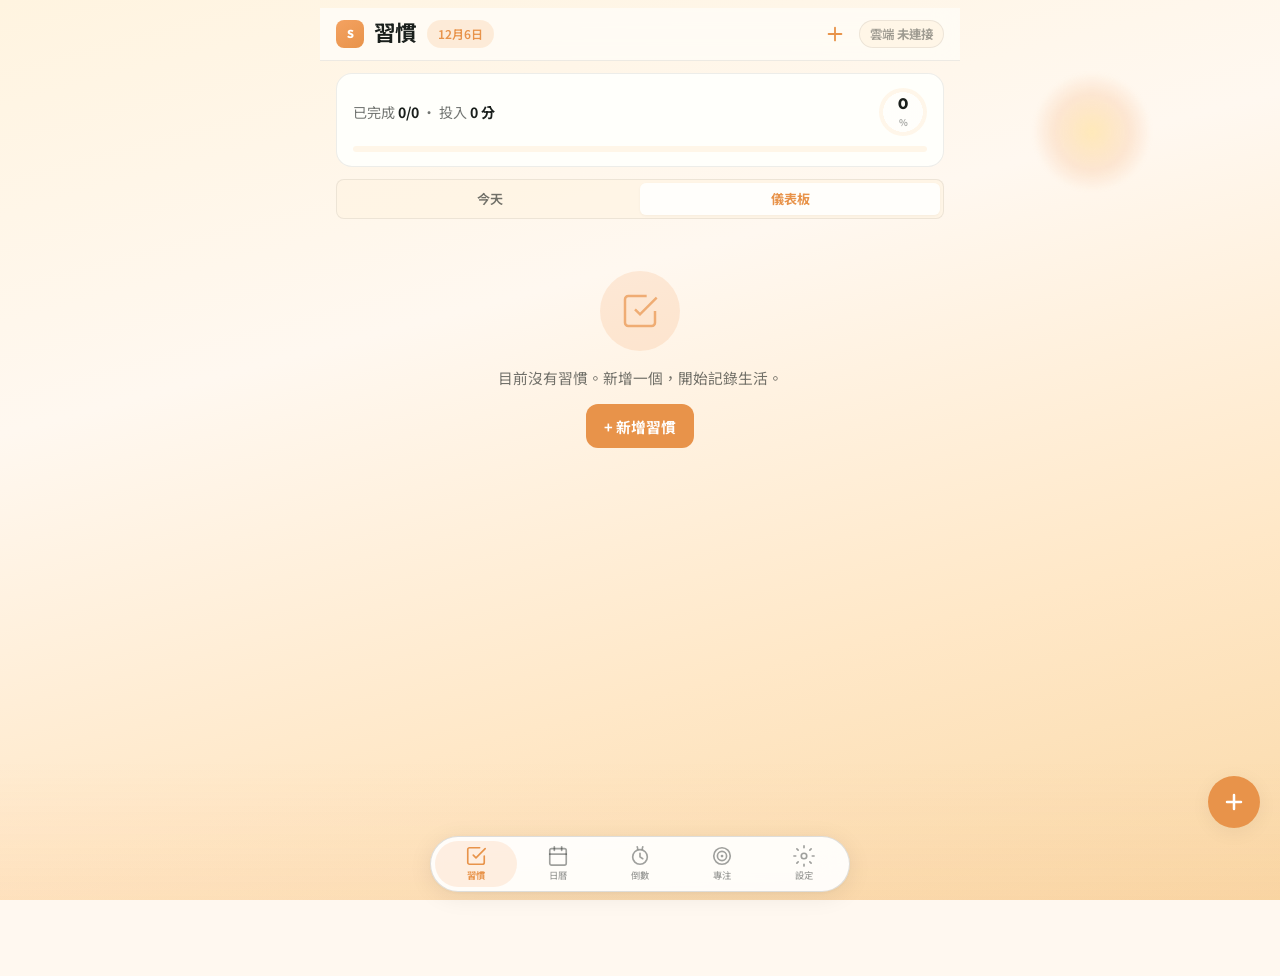
==== commit f5fd9df3: "feat: quick-add FAB, auto goal bump, today timeline Global FAB opens habit/event/goal/countdown shee" ====
--- a/index.html
+++ b/index.html
@@ -27,6 +27,9 @@
       <section class="view" data-view="focus" id="view-focus"></section>
       <section class="view" data-view="settings" id="view-settings"></section>
     </main>
+    <button type="button" class="fab global-fab" id="globalFab" data-action="quick-add" aria-label="快速新增">
+      <svg viewBox="0 0 24 24" fill="none" stroke="currentColor" stroke-width="2.5" stroke-linecap="round" aria-hidden="true"><line x1="12" y1="5" x2="12" y2="19"/><line x1="5" y1="12" x2="19" y2="12"/></svg>
+    </button>
   </div>
 
   <nav class="nav" id="nav" aria-label="主導覽">
--- a/solara.css
+++ b/solara.css
@@ -452,6 +452,103 @@
   transition: width 0.3s var(--ease);
 }
 
+.today-agenda {
+  margin-top: 12px;
+  display: flex;
+  flex-direction: column;
+  gap: 6px;
+}
+
+.today-agenda-item {
+  display: flex;
+  align-items: center;
+  gap: 8px;
+  width: 100%;
+  padding: 8px 10px;
+  border: 1px solid var(--line);
+  border-radius: var(--radius-xs);
+  background: var(--surface-2);
+  color: inherit;
+  font: inherit;
+  text-align: left;
+  cursor: pointer;
+}
+
+.today-agenda-item:active {
+  transform: scale(0.99);
+}
+
+.today-agenda-title {
+  flex: 1;
+  font-size: 0.86rem;
+  font-weight: 600;
+}
+
+.habit-linked-goals {
+  display: flex;
+  flex-direction: column;
+  gap: 8px;
+  margin: 8px 0 4px;
+}
+
+.habit-linked-goal {
+  display: flex;
+  flex-direction: column;
+  gap: 2px;
+  padding: 8px 10px;
+  border-radius: var(--radius-xs);
+  background: var(--surface-2);
+}
+
+.goal-habit-link {
+  color: var(--accent-2);
+}
+
+.goals-strip {
+  margin: 0 16px 12px;
+  padding: 12px 14px;
+  border-radius: var(--radius);
+  background: var(--surface);
+  border: 1px solid var(--line);
+  display: flex;
+  flex-direction: column;
+  gap: 8px;
+}
+
+.goals-strip-head {
+  display: flex;
+  align-items: center;
+  justify-content: space-between;
+  gap: 8px;
+}
+
+.goals-strip-head .section-title {
+  margin: 0;
+  padding: 0;
+}
+
+.goals-strip-item {
+  display: flex;
+  flex-direction: column;
+  gap: 4px;
+  width: 100%;
+  padding: 8px 10px;
+  border: 1px solid var(--line);
+  border-radius: var(--radius-xs);
+  background: var(--surface-2);
+  color: inherit;
+  font: inherit;
+  text-align: left;
+  cursor: pointer;
+}
+
+.goals-strip-top {
+  display: flex;
+  justify-content: space-between;
+  gap: 8px;
+  align-items: baseline;
+}
+
 .progress-ring {
   width: var(--ring-size, 52px);
   height: var(--ring-size, 52px);
@@ -764,7 +861,51 @@
 
 .cal-day.selected .cal-day-pct { color: rgba(255, 255, 255, 0.85); }
 
-/* Week calendar view */
+.cal-day-dots {
+  display: flex;
+  gap: 2px;
+  justify-content: center;
+  margin-top: 1px;
+}
+
+.cal-day-dot {
+  width: 5px;
+  height: 5px;
+  border-radius: 50%;
+  flex-shrink: 0;
+}
+
+.cal-event-list {
+  display: flex;
+  flex-direction: column;
+  gap: 6px;
+  padding: 0 12px 8px;
+}
+
+.cal-event-row {
+  display: flex;
+  align-items: center;
+  gap: 8px;
+  padding: 8px 10px;
+  background: var(--surface-2);
+  border-radius: var(--radius-xs);
+}
+
+.cal-event-dot {
+  width: 10px;
+  height: 10px;
+  border-radius: 50%;
+  flex-shrink: 0;
+}
+
+.cal-event-info {
+  flex: 1;
+  min-width: 0;
+  display: flex;
+  flex-direction: column;
+  gap: 2px;
+}
+
 .cal-week-grid {
   display: grid;
   grid-template-columns: repeat(7, 1fr);
@@ -818,8 +959,14 @@
   display: flex;
   align-items: baseline;
   justify-content: space-between;
+  flex-wrap: wrap;
+  gap: 6px;
   padding: 14px 16px;
   border-bottom: 1px solid var(--line);
+}
+
+.day-panel-head .btn {
+  margin-left: auto;
 }
 
 .day-panel-head strong {
@@ -1086,6 +1233,134 @@
 .fab:active { transform: scale(0.94); }
 
 .fab svg { width: 24px; height: 24px; }
+
+.global-fab {
+  z-index: 40;
+  animation: fab-in 0.35s var(--ease) both;
+}
+
+@keyframes fab-in {
+  from { opacity: 0; transform: translateY(8px) scale(0.9); }
+  to { opacity: 1; transform: none; }
+}
+
+.quick-add-grid {
+  display: grid;
+  grid-template-columns: 1fr 1fr;
+  gap: 10px;
+  margin-bottom: 12px;
+}
+
+.quick-add-btn {
+  display: flex;
+  flex-direction: column;
+  align-items: flex-start;
+  gap: 4px;
+  padding: 14px 12px;
+  border: 1px solid var(--line);
+  border-radius: var(--radius-sm);
+  background: var(--surface-2);
+  color: inherit;
+  font: inherit;
+  text-align: left;
+  cursor: pointer;
+  transition: border-color 0.15s, transform 0.15s;
+}
+
+.quick-add-btn span {
+  font-weight: 700;
+  font-size: 0.95rem;
+}
+
+.quick-add-btn small {
+  color: var(--text-mute);
+  font-size: 0.72rem;
+}
+
+.quick-add-btn:active {
+  transform: scale(0.98);
+  border-color: var(--accent);
+}
+
+.habit-goal-badges {
+  display: flex;
+  flex-direction: column;
+  gap: 6px;
+  margin-top: 8px;
+  width: 100%;
+}
+
+.habit-goal-badge {
+  display: flex;
+  flex-direction: column;
+  gap: 3px;
+  padding: 6px 8px;
+  border-radius: var(--radius-xs);
+  background: var(--accent-soft);
+  font-size: 0.78rem;
+  font-weight: 600;
+}
+
+.today-timeline {
+  margin: 0 16px 12px;
+  padding: 12px 14px;
+  border-radius: var(--radius);
+  background: var(--surface);
+  border: 1px solid var(--line);
+  display: flex;
+  flex-direction: column;
+  gap: 6px;
+}
+
+.today-timeline .section-title {
+  margin: 0 0 4px;
+  padding: 0;
+}
+
+.today-timeline-item {
+  display: grid;
+  grid-template-columns: 44px 10px 1fr;
+  gap: 8px;
+  align-items: center;
+  width: 100%;
+  padding: 8px 6px;
+  border: 0;
+  border-radius: var(--radius-xs);
+  background: transparent;
+  color: inherit;
+  font: inherit;
+  text-align: left;
+  cursor: pointer;
+}
+
+.today-timeline-item:active {
+  background: var(--surface-2);
+}
+
+.today-timeline-time {
+  font-size: 0.72rem;
+  font-weight: 600;
+  color: var(--text-soft);
+  font-variant-numeric: tabular-nums;
+}
+
+.today-timeline-dot {
+  width: 8px;
+  height: 8px;
+  border-radius: 50%;
+}
+
+.today-timeline-body {
+  display: flex;
+  flex-direction: column;
+  gap: 1px;
+  min-width: 0;
+}
+
+.today-timeline-body strong {
+  font-size: 0.88rem;
+  font-weight: 650;
+}
 
 /* ── Countdown ── */
 .countdown-cards {
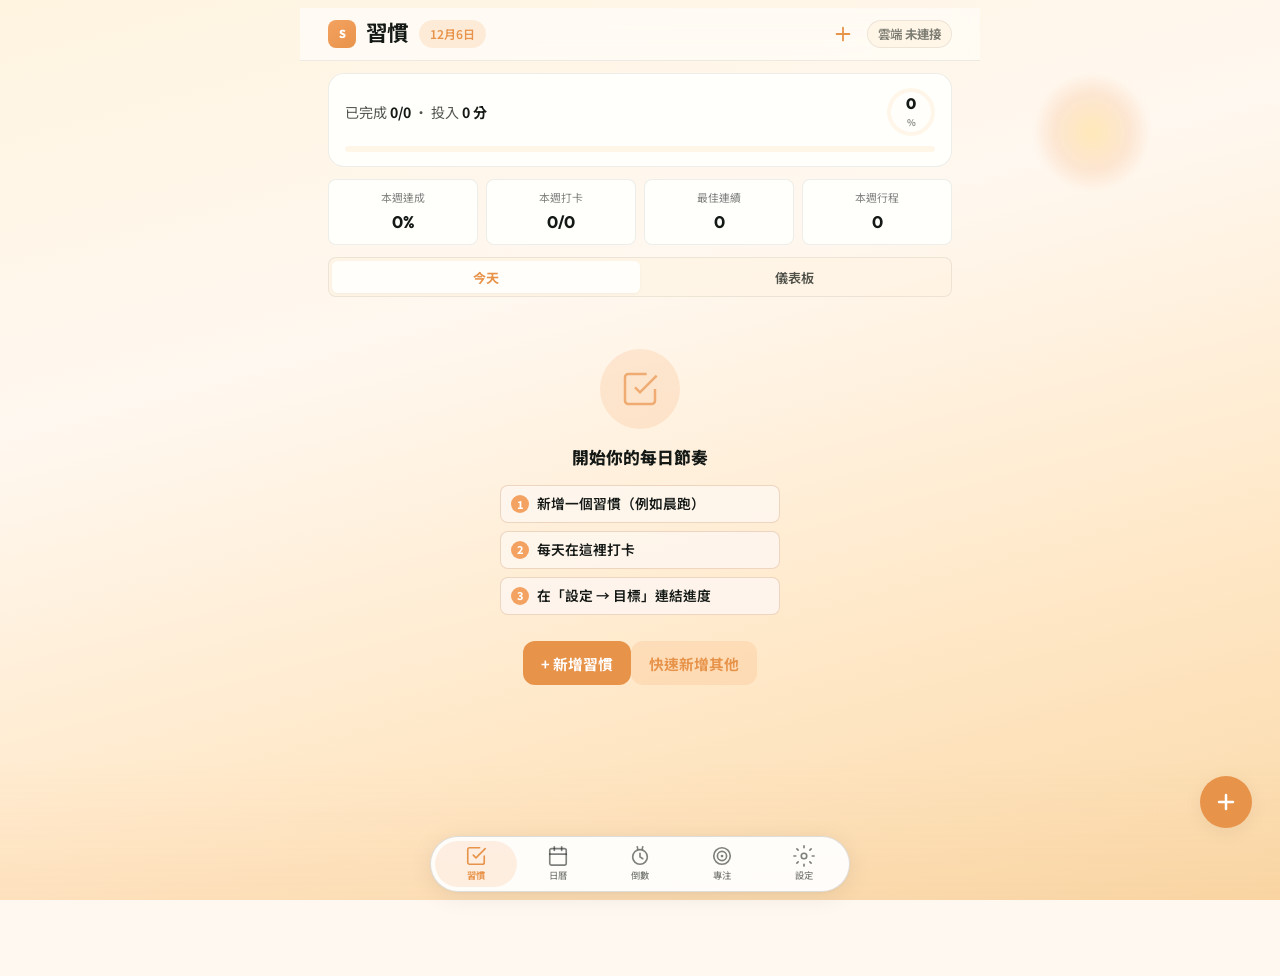
==== commit a89151d6: "ux: clearer first-run, habit detail actions, a11y polish Add empty-state steps, always-visible habit" ====
--- a/index.html
+++ b/index.html
@@ -58,7 +58,7 @@
   <div class="modal-backdrop" id="modalBackdrop">
     <div class="modal" id="modal" role="dialog" aria-modal="true"></div>
   </div>
-  <div class="toast" id="toast"></div>
+  <div class="toast" id="toast" role="status" aria-live="polite" aria-atomic="true"></div>
 
   <script src="https://accounts.google.com/gsi/client" async defer></script>
   <script src="solara.js"></script>
--- a/solara.css
+++ b/solara.css
@@ -4,9 +4,9 @@
   --bg-elevated: rgba(255, 255, 255, 0.88);
   --surface: rgba(255, 255, 255, 0.92);
   --surface-2: rgba(245, 245, 243, 0.85);
-  --text: #1A1F1C;
-  --text-soft: rgba(26, 31, 28, 0.62);
-  --text-mute: rgba(26, 31, 28, 0.42);
+  --text: #141916;
+  --text-soft: rgba(20, 25, 22, 0.74);
+  --text-mute: rgba(20, 25, 22, 0.55);
   --accent: #F4A261;
   --accent-2: #E8934A;
   --accent-soft: rgba(244, 162, 97, 0.16);
@@ -29,6 +29,16 @@
   --nav-active-bg: var(--accent-soft);
   --nav-active-color: var(--accent-2);
   --ease: cubic-bezier(0.22, 1, 0.36, 1);
+  /* Responsive page gutters — keep content off screen edges in app mode */
+  --page-gutter: clamp(18px, 5.2vw, 28px);
+  --page-gutter-sm: clamp(12px, 3.6vw, 18px);
+}
+
+@media (display-mode: standalone), (display-mode: fullscreen) {
+  :root {
+    --page-gutter: clamp(20px, 5.8vw, 32px);
+    --page-gutter-sm: clamp(14px, 4vw, 20px);
+  }
 }
 
 [data-theme="sunshine"] {
@@ -191,7 +201,7 @@
 }
 
 .app {
-  width: min(640px, 100%);
+  width: min(680px, 100%);
   margin: 0 auto;
   min-height: 100vh;
   display: flex;
@@ -210,7 +220,10 @@
   justify-content: space-between;
   gap: 12px;
   min-height: var(--app-bar-h);
-  padding: calc(8px + env(safe-area-inset-top)) 16px 8px;
+  padding-top: calc(8px + env(safe-area-inset-top, 0px));
+  padding-bottom: 8px;
+  padding-left: max(var(--page-gutter), env(safe-area-inset-left, 0px));
+  padding-right: max(var(--page-gutter), env(safe-area-inset-right, 0px));
   background: var(--bg-elevated);
   backdrop-filter: blur(12px);
   -webkit-backdrop-filter: blur(12px);
@@ -284,7 +297,10 @@
 
 main {
   flex: 1;
-  padding: 0 0 16px;
+  padding-top: 0;
+  padding-bottom: 16px;
+  padding-left: max(var(--page-gutter), env(safe-area-inset-left, 0px));
+  padding-right: max(var(--page-gutter), env(safe-area-inset-right, 0px));
 }
 
 .view { display: none; }
@@ -307,7 +323,7 @@
   left: 50%;
   transform: translateX(-50%);
   bottom: calc(8px + env(safe-area-inset-bottom));
-  width: min(420px, calc(100% - 24px));
+  width: min(420px, calc(100% - (2 * var(--page-gutter))));
   height: var(--nav-h);
   padding: 4px;
   display: grid;
@@ -344,6 +360,15 @@
   font-weight: 700;
 }
 
+.nav button:focus-visible,
+.btn:focus-visible,
+.icon-btn:focus-visible,
+.fab:focus-visible,
+.check:focus-visible {
+  outline: 2px solid var(--accent-2);
+  outline-offset: 2px;
+}
+
 .nav-ico {
   width: 22px;
   height: 22px;
@@ -360,7 +385,7 @@
   color: var(--text-mute);
   text-transform: uppercase;
   letter-spacing: 0.04em;
-  padding: 16px 16px 8px;
+  padding: 16px 0 8px;
 }
 
 /* ── Buttons ── */
@@ -412,7 +437,7 @@
 
 /* ── Today summary ── */
 .today-strip {
-  margin: 12px 16px;
+  margin: 12px 0;
   padding: 14px 16px;
   border-radius: var(--radius);
   background: var(--surface);
@@ -491,21 +516,292 @@
   margin: 8px 0 4px;
 }
 
+.linked-goals-head {
+  display: flex;
+  align-items: center;
+  justify-content: space-between;
+  gap: 8px;
+  padding-top: 8px;
+  margin-bottom: 4px;
+}
+
+.linked-goals-head .section-title {
+  margin: 0;
+  padding: 0;
+}
+
 .habit-linked-goal {
   display: flex;
   flex-direction: column;
-  gap: 2px;
-  padding: 8px 10px;
+  gap: 3px;
+  width: 100%;
+  padding: 10px 12px;
   border-radius: var(--radius-xs);
-  background: var(--surface-2);
+  text-align: left;
+  font: inherit;
+  color: inherit;
+  cursor: pointer;
+  background: linear-gradient(
+    105deg,
+    color-mix(in srgb, var(--hcolor, var(--accent)) 48%, var(--surface)) 0%,
+    color-mix(in srgb, var(--hcolor, var(--accent)) 22%, var(--surface)) 70%,
+    var(--surface) 100%
+  );
+  border: 1px solid color-mix(in srgb, var(--hcolor, var(--accent)) 60%, var(--line));
+  border-left: 5px solid var(--hcolor, var(--accent-2));
+  box-shadow:
+    inset 5px 0 0 var(--hcolor, var(--accent-2)),
+    0 1px 0 color-mix(in srgb, var(--hcolor, var(--accent)) 22%, transparent);
+  transition: background 0.15s var(--ease), transform 0.15s var(--ease);
+}
+
+.habit-linked-goal:hover,
+.habit-linked-goal:focus-visible {
+  background: linear-gradient(
+    105deg,
+    color-mix(in srgb, var(--hcolor, var(--accent)) 58%, var(--surface)) 0%,
+    color-mix(in srgb, var(--hcolor, var(--accent)) 28%, var(--surface)) 70%,
+    var(--surface) 100%
+  );
+}
+
+.habit-linked-goal:active {
+  transform: scale(0.99);
+}
+
+.habit-linked-goal .progress-bar-slim {
+  margin-top: 6px;
+}
+
+.habit-linked-goal .progress-bar-slim > i {
+  background: linear-gradient(
+    90deg,
+    var(--hcolor, var(--accent)),
+    color-mix(in srgb, var(--hcolor, var(--accent)) 50%, var(--accent-2))
+  );
 }
 
 .goal-habit-link {
   color: var(--accent-2);
+  font-weight: 600;
+}
+
+.goal-habit-dot {
+  width: 10px;
+  height: 10px;
+  border-radius: 50%;
+  flex-shrink: 0;
+  background: var(--hcolor, var(--accent-2));
+  box-shadow: 0 0 0 2px color-mix(in srgb, var(--hcolor, var(--accent)) 32%, #fff);
+}
+
+.goal-habit-chip {
+  display: inline-flex;
+  align-items: center;
+  gap: 6px;
+  padding: 4px 10px;
+  border-radius: var(--radius-xs);
+  background: color-mix(in srgb, var(--hcolor, var(--accent)) 34%, var(--surface));
+  color: var(--text);
+  border: 1px solid color-mix(in srgb, var(--hcolor, var(--accent)) 58%, var(--line));
+  box-shadow: inset 0 0 0 1px color-mix(in srgb, var(--hcolor, var(--accent)) 22%, transparent);
+  font-weight: 700;
+  font-size: 0.78rem;
+  line-height: 1.3;
+  vertical-align: middle;
+}
+
+button.goal-habit-chip {
+  font: inherit;
+  font-weight: 700;
+  font-size: 0.78rem;
+  cursor: pointer;
+}
+
+.goal-habit-line {
+  display: flex;
+  flex-wrap: wrap;
+  align-items: center;
+  gap: 8px;
+  margin-top: 4px;
+}
+
+.goal-meta-line {
+  color: var(--text);
+  opacity: 0.78;
+  font-size: 0.76rem;
+  line-height: 1.4;
+  font-weight: 600;
+}
+
+.goal-meta-chips {
+  display: flex;
+  flex-wrap: wrap;
+  gap: 6px;
+  margin-top: 4px;
+}
+
+.goal-meta-chip {
+  display: inline-flex;
+  align-items: center;
+  padding: 3px 8px;
+  border-radius: 999px;
+  font-size: 0.72rem;
+  font-weight: 700;
+  line-height: 1.3;
+  color: var(--text);
+  background: color-mix(in srgb, var(--hcolor, var(--accent)) 22%, var(--surface));
+  border: 1px solid color-mix(in srgb, var(--hcolor, var(--accent)) 40%, var(--line));
+}
+
+.goal-meta-chip.setup {
+  background: color-mix(in srgb, var(--accent) 16%, var(--surface));
+  border-color: color-mix(in srgb, var(--accent) 36%, var(--line));
+  color: var(--text);
+}
+
+.habit-detail-hero .goal-meta-chips {
+  margin-top: 8px;
+}
+
+button.linkish {
+  display: inline;
+  padding: 0;
+  margin: 0;
+  border: 0;
+  background: none;
+  color: var(--accent-2);
+  font: inherit;
+  font-size: inherit;
+  font-weight: 700;
+  cursor: pointer;
+  text-decoration: underline;
+  text-underline-offset: 2px;
+}
+
+.goal-type-badge {
+  display: inline-block;
+  margin-left: 6px;
+  padding: 2px 7px;
+  border-radius: var(--radius-xs);
+  font-size: 0.68rem;
+  font-weight: 700;
+  vertical-align: middle;
+  background: var(--surface-2);
+  color: var(--text);
+  border: 1px solid var(--line-strong);
+}
+
+.goal-type-badge.type-cert {
+  background: color-mix(in srgb, var(--accent) 22%, var(--surface));
+  color: #9a4e12;
+  border-color: color-mix(in srgb, var(--accent) 40%, var(--line));
+}
+
+.goal-type-badge.type-outcome {
+  background: color-mix(in srgb, var(--good) 18%, var(--surface));
+  color: #17685e;
+  border-color: color-mix(in srgb, var(--good) 35%, var(--line));
+}
+
+.goal-outcome-preview {
+  color: var(--text-soft);
+  margin-top: 2px;
+}
+
+.achievements-group .achievement-row {
+  gap: 4px;
+}
+
+.achievement-head {
+  display: flex;
+  align-items: flex-start;
+  gap: 10px;
+  width: 100%;
+}
+
+.achievement-mark {
+  flex-shrink: 0;
+  width: 28px;
+  height: 28px;
+  border-radius: 8px;
+  display: grid;
+  place-items: center;
+  background: linear-gradient(145deg, var(--accent), var(--accent-2));
+  color: #fff;
+  font-size: 0.85rem;
+  line-height: 1;
+}
+
+.achievement-body { min-width: 0; flex: 1; }
+
+.achievement-title {
+  display: flex;
+  flex-wrap: wrap;
+  align-items: center;
+  gap: 4px;
+}
+
+.achievement-outcome {
+  margin-top: 4px;
+  font-size: 0.84rem;
+  font-weight: 600;
+  color: var(--text);
+}
+
+.achievement-row {
+  border-left: 3px solid var(--accent-2);
+  background: color-mix(in srgb, var(--accent) 6%, var(--surface));
+  transition: background 0.18s var(--ease), transform 0.18s var(--ease);
+}
+
+.achievement-row:hover {
+  background: color-mix(in srgb, var(--accent) 12%, var(--surface));
+}
+
+.goal-row {
+  transition: background 0.15s var(--ease);
+}
+
+.goal-row.has-habit {
+  border-left: 5px solid var(--hcolor, var(--accent-2));
+  background: linear-gradient(
+    105deg,
+    color-mix(in srgb, var(--hcolor, var(--accent)) 44%, var(--surface)) 0%,
+    color-mix(in srgb, var(--hcolor, var(--accent)) 18%, var(--surface)) 65%,
+    var(--surface) 100%
+  );
+  box-shadow:
+    inset 5px 0 0 var(--hcolor, var(--accent-2)),
+    inset 0 0 0 1px color-mix(in srgb, var(--hcolor, var(--accent)) 22%, transparent);
+}
+
+.goal-row.has-habit .progress > i {
+  background: linear-gradient(
+    90deg,
+    var(--hcolor, var(--accent)),
+    color-mix(in srgb, var(--hcolor, var(--accent)) 55%, var(--accent-2))
+  );
+}
+
+.goal-row.has-habit .goal-pct-ring {
+  background: conic-gradient(var(--hcolor, var(--accent-2)) var(--p), var(--surface-2) 0);
+}
+
+.goal-row .settings-row-label strong {
+  font-size: 0.98rem;
+}
+
+.achievement-mark {
+  transition: transform 0.18s var(--ease);
+}
+
+.achievement-row:hover .achievement-mark {
+  transform: scale(1.06);
 }
 
 .goals-strip {
-  margin: 0 16px 12px;
+  margin: 14px 0 8px;
   padding: 12px 14px;
   border-radius: var(--radius);
   background: var(--surface);
@@ -532,14 +828,53 @@
   flex-direction: column;
   gap: 4px;
   width: 100%;
-  padding: 8px 10px;
-  border: 1px solid var(--line);
+  padding: 10px 12px;
+  border: 1px solid color-mix(in srgb, var(--hcolor, var(--accent)) 50%, var(--line));
+  border-left: 5px solid var(--hcolor, var(--accent-2));
   border-radius: var(--radius-xs);
-  background: var(--surface-2);
+  background: linear-gradient(
+    105deg,
+    color-mix(in srgb, var(--hcolor, var(--accent)) 48%, var(--surface)) 0%,
+    color-mix(in srgb, var(--hcolor, var(--accent)) 20%, var(--surface)) 70%,
+    var(--surface) 100%
+  );
+  box-shadow:
+    inset 5px 0 0 var(--hcolor, var(--accent-2)),
+    0 1px 0 color-mix(in srgb, var(--hcolor, var(--accent)) 20%, transparent);
   color: inherit;
   font: inherit;
   text-align: left;
   cursor: pointer;
+  transition: background 0.15s var(--ease);
+}
+
+.goals-strip-item:hover,
+.goals-strip-item:focus-visible {
+  background: linear-gradient(
+    105deg,
+    color-mix(in srgb, var(--hcolor, var(--accent)) 56%, var(--surface)) 0%,
+    color-mix(in srgb, var(--hcolor, var(--accent)) 26%, var(--surface)) 70%,
+    var(--surface) 100%
+  );
+}
+
+.goals-strip-item .progress-bar-slim,
+.habit-goal-badge .progress-bar-slim,
+.habit-linked-goal .progress-bar-slim,
+.goal-row.has-habit .progress {
+  background: color-mix(in srgb, var(--hcolor, var(--accent)) 20%, var(--surface-2));
+}
+
+.goals-strip-item .progress-bar-slim > i {
+  background: linear-gradient(
+    90deg,
+    var(--hcolor, var(--accent)),
+    color-mix(in srgb, var(--hcolor, var(--accent)) 55%, var(--accent-2))
+  );
+}
+
+.goals-strip-item .goal-pct-ring {
+  background: conic-gradient(var(--hcolor, var(--accent-2)) var(--p), var(--surface-2) 0);
 }
 
 .goals-strip-top {
@@ -580,7 +915,13 @@
 }
 
 /* ── Habit groups & rows ── */
-.habit-groups { display: grid; }
+.habit-groups {
+  display: grid;
+  border-radius: var(--radius);
+  overflow: hidden;
+  border: 1px solid var(--line);
+  background: var(--surface);
+}
 
 .habit-group-section {
   border-bottom: 1px solid var(--line);
@@ -589,7 +930,7 @@
 .habit-group-section:last-child { border-bottom: 0; }
 
 .habit-group-label {
-  padding: 14px 16px 6px;
+  padding: 14px 12px 6px;
   font-size: 0.8rem;
   font-weight: 700;
   color: var(--text-mute);
@@ -601,7 +942,7 @@
   grid-template-columns: auto 1fr auto;
   gap: 12px;
   align-items: center;
-  padding: 12px 16px;
+  padding: 12px;
   background: var(--surface);
   border-bottom: 1px solid var(--line);
   transition: background 0.15s;
@@ -752,12 +1093,59 @@
   font-size: 0.92rem;
 }
 
+.empty p strong {
+  color: var(--text);
+  font-size: 1.05rem;
+  font-weight: 800;
+}
+
+.empty-steps {
+  list-style: none;
+  margin: 0 auto 18px;
+  padding: 0;
+  max-width: 280px;
+  text-align: left;
+  display: flex;
+  flex-direction: column;
+  gap: 8px;
+  counter-reset: empty-step;
+}
+
+.empty-steps li {
+  position: relative;
+  padding: 8px 12px 8px 36px;
+  border-radius: var(--radius-xs);
+  background: color-mix(in srgb, var(--accent) 10%, var(--surface));
+  border: 1px solid color-mix(in srgb, var(--accent) 22%, var(--line));
+  color: var(--text);
+  font-size: 0.86rem;
+  font-weight: 600;
+  counter-increment: empty-step;
+}
+
+.empty-steps li::before {
+  content: counter(empty-step);
+  position: absolute;
+  left: 10px;
+  top: 50%;
+  transform: translateY(-50%);
+  width: 18px;
+  height: 18px;
+  border-radius: 50%;
+  background: var(--accent);
+  color: #fff;
+  font-size: 0.68rem;
+  font-weight: 800;
+  display: grid;
+  place-items: center;
+}
+
 /* ── Calendar ── */
 .cal-toolbar {
   display: flex;
   align-items: center;
   justify-content: space-between;
-  padding: 12px 16px;
+  padding: 12px 0;
   gap: 8px;
 }
 
@@ -773,7 +1161,7 @@
   display: grid;
   grid-template-columns: repeat(2, 1fr);
   gap: 0;
-  margin: 0 16px 12px;
+  margin: 0 0 12px;
   padding: 3px;
   border-radius: var(--radius-xs);
   background: var(--surface-2);
@@ -798,12 +1186,12 @@
   box-shadow: var(--shadow-sm);
 }
 
-.cal-grid-wrap { padding: 0 12px 12px; }
+.cal-grid-wrap { padding: 0 0 12px; }
 
 .cal-grid {
   display: grid;
   grid-template-columns: repeat(7, 1fr);
-  gap: 4px;
+  gap: 6px;
 }
 
 .cal-dow {
@@ -879,7 +1267,7 @@
   display: flex;
   flex-direction: column;
   gap: 6px;
-  padding: 0 12px 8px;
+  padding: 0 0 8px;
 }
 
 .cal-event-row {
@@ -909,8 +1297,8 @@
 .cal-week-grid {
   display: grid;
   grid-template-columns: repeat(7, 1fr);
-  gap: 4px;
-  padding: 0 12px 12px;
+  gap: 6px;
+  padding: 0 0 12px;
 }
 
 .cal-week-col {
@@ -948,7 +1336,7 @@
 
 /* Day panel */
 .day-panel {
-  margin: 0 16px 16px;
+  margin: 0 0 16px;
   border-radius: var(--radius);
   background: var(--surface);
   border: 1px solid var(--line);
@@ -1082,7 +1470,7 @@
 .week-picks {
   display: flex;
   gap: 6px;
-  padding: 12px 16px;
+  padding: 12px 0;
   overflow-x: auto;
   -webkit-overflow-scrolling: touch;
   scrollbar-width: none;
@@ -1135,7 +1523,7 @@
 }
 
 .schedule-day {
-  margin: 0 16px;
+  margin: 0;
   border-radius: var(--radius);
   background: var(--surface);
   border: 1px solid var(--line);
@@ -1216,7 +1604,7 @@
 
 .fab {
   position: fixed;
-  right: 20px;
+  right: max(var(--page-gutter), env(safe-area-inset-right, 0px));
   bottom: calc(var(--nav-h) + 16px + env(safe-area-inset-bottom));
   width: 52px;
   height: 52px;
@@ -1233,6 +1621,55 @@
 .fab:active { transform: scale(0.94); }
 
 .fab svg { width: 24px; height: 24px; }
+
+.archived-habits {
+  padding: 0;
+}
+
+.archived-habit-row {
+  display: flex;
+  align-items: center;
+  justify-content: space-between;
+  gap: 10px;
+  padding: 8px 0;
+  border-bottom: 1px solid var(--line);
+}
+
+.archived-habit-row:last-child {
+  border-bottom: 0;
+}
+
+.goal-progress-wrap {
+  display: grid;
+  grid-template-columns: 1fr auto;
+  gap: 10px;
+  align-items: center;
+  width: 100%;
+  margin-top: 6px;
+}
+
+.goal-pct-ring {
+  --p: 0%;
+  width: 40px;
+  height: 40px;
+  border-radius: 50%;
+  background: conic-gradient(var(--accent-2) var(--p), var(--surface-2) 0);
+  display: grid;
+  place-items: center;
+  flex-shrink: 0;
+}
+
+.goal-pct-ring span {
+  width: 30px;
+  height: 30px;
+  border-radius: 50%;
+  background: var(--surface);
+  display: grid;
+  place-items: center;
+  font-size: 0.62rem;
+  font-weight: 700;
+  color: var(--text);
+}
 
 .global-fab {
   z-index: 40;
@@ -1294,15 +1731,112 @@
   display: flex;
   flex-direction: column;
   gap: 3px;
-  padding: 6px 8px;
+  padding: 8px 10px;
   border-radius: var(--radius-xs);
-  background: var(--accent-soft);
+  background: linear-gradient(
+    105deg,
+    color-mix(in srgb, var(--hcolor, var(--accent)) 48%, var(--surface)) 0%,
+    color-mix(in srgb, var(--hcolor, var(--accent)) 20%, var(--surface)) 70%,
+    var(--surface) 100%
+  );
+  border: 1px solid color-mix(in srgb, var(--hcolor, var(--accent)) 58%, var(--line));
+  border-left: 5px solid var(--hcolor, var(--accent-2));
+  box-shadow:
+    inset 5px 0 0 var(--hcolor, var(--accent-2)),
+    0 1px 0 color-mix(in srgb, var(--hcolor, var(--accent)) 18%, transparent);
   font-size: 0.78rem;
   font-weight: 600;
 }
 
+.habit-goal-badge-title {
+  display: inline-flex;
+  align-items: center;
+  gap: 6px;
+  color: var(--text);
+  font-weight: 700;
+}
+
+.habit-linked-goal strong {
+  display: inline-flex;
+  align-items: center;
+  gap: 6px;
+}
+
+.habit-goal-badge .progress-bar-slim {
+  margin-top: 4px;
+}
+
+.habit-goal-badge .progress-bar-slim > i {
+  background: linear-gradient(
+    90deg,
+    var(--hcolor, var(--accent)),
+    color-mix(in srgb, var(--hcolor, var(--accent)) 55%, var(--accent-2))
+  );
+}
+
+.week-summary {
+  margin: 0 0 12px;
+  display: grid;
+  grid-template-columns: repeat(4, 1fr);
+  gap: 8px;
+}
+
+.week-summary-cell {
+  padding: 10px 8px;
+  border-radius: var(--radius-xs);
+  background: var(--surface);
+  border: 1px solid var(--line);
+  text-align: center;
+}
+
+.week-summary-cell .label {
+  font-size: 0.68rem;
+  color: var(--text-mute);
+  margin-bottom: 4px;
+}
+
+.week-summary-cell .value {
+  font-family: var(--display);
+  font-size: 1.05rem;
+  font-weight: 700;
+  color: var(--text);
+}
+
+.habit-year-heat {
+  margin-top: 4px;
+}
+
+.habit-year-grid {
+  display: grid;
+  grid-template-columns: repeat(12, 1fr);
+  grid-auto-flow: column;
+  grid-template-rows: repeat(7, 1fr);
+  gap: 3px;
+  padding: 4px 0 8px;
+}
+
+.heat-cell {
+  width: 100%;
+  aspect-ratio: 1;
+  border-radius: 2px;
+  background: var(--surface-2);
+}
+
+.heat-cell.done {
+  background: var(--hcolor, var(--good));
+}
+
+.heat-cell.missed {
+  background: rgba(26, 31, 28, 0.08);
+}
+
+.heat-cell.off,
+.heat-cell.future {
+  opacity: 0.35;
+}
+
 .today-timeline {
-  margin: 0 16px 12px;
+  margin: 0 0 12px;
   padding: 12px 14px;
   border-radius: var(--radius);
   background: var(--surface);
@@ -1319,7 +1853,7 @@
 
 .today-timeline-item {
   display: grid;
-  grid-template-columns: 44px 10px 1fr;
+  grid-template-columns: 44px 10px 1fr auto;
   gap: 8px;
   align-items: center;
   width: 100%;
@@ -1333,6 +1867,39 @@
   cursor: pointer;
 }
 
+.today-timeline-item.done {
+  opacity: 0.72;
+}
+
+.today-timeline-item .today-timeline-body {
+  border: 0;
+  background: transparent;
+  padding: 0;
+  color: inherit;
+  font: inherit;
+  text-align: left;
+  cursor: pointer;
+}
+
+.focus-history {
+  margin-top: 16px;
+  padding-top: 8px;
+  border-top: 1px solid var(--line);
+}
+
+.focus-history-row {
+  display: flex;
+  justify-content: space-between;
+  align-items: baseline;
+  gap: 8px;
+  padding: 8px 0;
+  border-bottom: 1px solid var(--line);
+}
+
+.focus-history-row:last-child {
+  border-bottom: 0;
+}
+
 .today-timeline-item:active {
   background: var(--surface-2);
 }
@@ -1366,7 +1933,7 @@
 .countdown-cards {
   display: grid;
   gap: 10px;
-  padding: 12px 16px;
+  padding: 12px 0;
 }
 
 .countdown-card {
@@ -1402,7 +1969,7 @@
 
 /* ── Focus / Pomodoro ── */
 .focus-view {
-  padding: 0 16px 16px;
+  padding: 0 0 16px;
 }
 
 .focus-panel {
@@ -1462,11 +2029,17 @@
 .settings-wrap { padding-bottom: 16px; }
 
 .settings-seg {
-  margin: 12px 16px;
+  margin: 12px 0;
+  grid-template-columns: repeat(5, minmax(0, 1fr));
+}
+
+.settings-seg button {
+  font-size: 0.78rem;
+  padding: 0 4px;
 }
 
 .settings-group {
-  margin: 0 16px 20px;
+  margin: 0 0 20px;
   border-radius: var(--radius);
   background: var(--surface);
   border: 1px solid var(--line);
@@ -1506,7 +2079,7 @@
 
 /* ── Goals, lists ── */
 .panel {
-  margin: 12px 16px;
+  margin: 12px 0;
   padding: 16px;
   border-radius: var(--radius);
   background: var(--surface);
@@ -1646,6 +2219,13 @@
   border-radius: 20px 20px 0 0;
   padding: 18px;
   animation: slideUp 0.28s var(--ease);
+  transition: transform 0.22s var(--ease);
+  touch-action: pan-y;
+  will-change: transform;
+}
+
+.modal.sheet-dragging {
+  transition: none;
 }
 
 @keyframes slideUp {
@@ -1663,6 +2243,75 @@
 .modal .habit-detail {
   overflow-y: auto;
   max-height: min(92vh, 820px);
+  overscroll-behavior: contain;
+}
+
+.sheet-topbar {
+  display: grid;
+  grid-template-columns: 1fr auto 1fr;
+  align-items: center;
+  gap: 8px;
+  padding: 8px 12px 4px;
+  position: sticky;
+  top: 0;
+  z-index: 2;
+  background: var(--surface);
+}
+
+.sheet-back {
+  justify-self: start;
+  min-height: 36px;
+  padding: 0 8px;
+  border-radius: var(--radius-xs);
+  font-weight: 700;
+  font-size: 0.92rem;
+  color: var(--accent-2);
+}
+
+.sheet-back:active { background: var(--accent-soft); }
+
+.sheet-topbar-spacer { justify-self: end; min-width: 64px; }
+
+.sheet-top-edit {
+  justify-self: end;
+  min-width: 64px;
+}
+
+.habit-detail-quick-actions {
+  display: flex;
+  flex-wrap: wrap;
+  gap: 8px;
+  margin: 4px 0 10px;
+}
+
+.habit-detail-footer {
+  position: sticky;
+  bottom: 0;
+  z-index: 2;
+  margin-top: 12px;
+  padding: 10px 0 6px;
+  background: linear-gradient(180deg, transparent, var(--surface) 28%);
+  border-top: 1px solid var(--line);
+}
+
+.sheet-handle-wrap {
+  display: flex;
+  justify-content: center;
+  padding: 8px 0;
+}
+
+.sheet-handle {
+  width: 48px;
+  height: 5px;
+  border-radius: 999px;
+  background: rgba(26, 31, 28, 0.28);
+}
+
+.sheet-pull-hint {
+  margin: 10px 0 0;
+  font-size: 0.78rem;
+  font-weight: 600;
+  color: var(--text-soft);
 }
 
 .modal h3 {
@@ -1967,9 +2616,16 @@
   grid-template-columns: auto 1fr auto;
   gap: 12px;
   align-items: center;
-  padding: 12px 16px;
+  padding: 12px;
   background: var(--surface);
   border-bottom: 1px solid var(--line);
+}
+
+.today-checkin {
+  border-radius: var(--radius);
+  overflow: hidden;
+  border: 1px solid var(--line);
+  background: var(--surface);
 }
 
 .today-checkin .habit-group-section:last-child {
@@ -1986,7 +2642,7 @@
   align-items: center;
   justify-content: space-between;
   gap: 10px;
-  padding: 8px 16px 12px;
+  padding: 8px 0 12px;
 }
 
 .habits-board-toolbar .section-title {
@@ -2011,14 +2667,14 @@
   display: grid;
   grid-template-columns: repeat(2, 1fr);
   gap: 10px;
-  padding: 0 12px 8px;
+  padding: 0 0 8px;
 }
 
 @media (min-width: 520px) {
   .habit-box-grid-wrap {
     grid-template-columns: repeat(auto-fill, minmax(168px, 1fr));
     gap: 12px;
-    padding: 0 16px 8px;
+    padding: 0 0 8px;
   }
 }
 
@@ -2230,7 +2886,7 @@
   display: flex;
   flex-wrap: wrap;
   gap: 12px 16px;
-  padding: 0 16px 10px;
+  padding: 0 0 10px;
 }
 
 .cal-opt {
@@ -2243,7 +2899,7 @@
 }
 
 .cal-countdown-list {
-  padding: 0 16px 8px;
+  padding: 0 0 8px;
   display: grid;
   gap: 8px;
 }
@@ -2261,7 +2917,7 @@
 
 /* ── Countdown unit toggle ── */
 .countdown-unit-seg {
-  margin: 12px 16px 8px;
+  margin: 12px 0 8px;
 }
 
 .countdown-card {
@@ -2307,6 +2963,10 @@
 }
 
 @media (min-width: 640px) {
+  :root {
+    --page-gutter: 28px;
+    --page-gutter-sm: 18px;
+  }
   .app { padding-top: 8px; }
   .modal {
     border-radius: 20px;
@@ -2317,3 +2977,11 @@
     padding: 16px;
   }
 }
+
+/* Narrow phones: keep a firm floor so content never kisses the bezel */
+@media (max-width: 360px) {
+  :root {
+    --page-gutter: 16px;
+    --page-gutter-sm: 12px;
+  }
+}
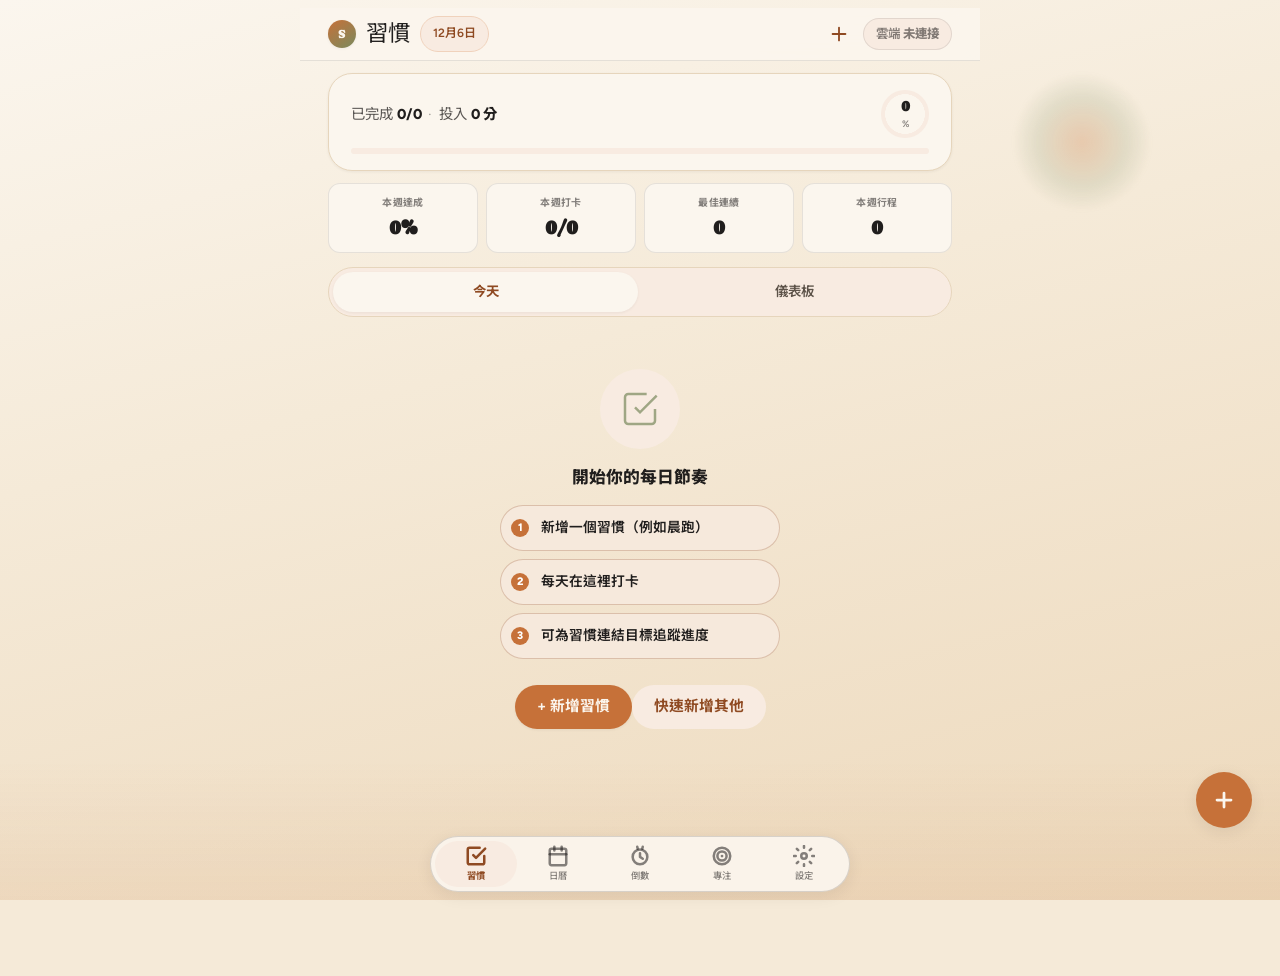
==== commit f8eefd3f: "design: adopt Organic system across Solara UI Map cream/terracotta/sage tokens, Caprasimo+Figtree, o" ====
--- a/index.html
+++ b/index.html
@@ -3,7 +3,7 @@
 <head>
   <meta charset="UTF-8" />
   <meta name="viewport" content="width=device-width, initial-scale=1, viewport-fit=cover" />
-  <meta name="theme-color" content="#FAFAF8" />
+  <meta name="theme-color" content="#f5ead8" />
   <meta name="mobile-web-app-capable" content="yes" />
   <meta name="apple-mobile-web-app-capable" content="yes" />
   <meta name="apple-mobile-web-app-status-bar-style" content="default" />
@@ -12,7 +12,7 @@
   <link rel="icon" href="data:image/svg+xml,%3Csvg xmlns='http://www.w3.org/2000/svg' viewBox='0 0 128 128'%3E%3Cdefs%3E%3ClinearGradient id='g' x1='0' y1='0' x2='1' y2='1'%3E%3Cstop stop-color='%23F4A261'/%3E%3Cstop offset='1' stop-color='%232A9D8F'/%3E%3C/linearGradient%3E%3C/defs%3E%3Crect width='128' height='128' rx='28' fill='url(%23g)'/%3E%3Ccircle cx='64' cy='54' r='22' fill='%23FFE8A3'/%3E%3C/svg%3E" />
   <link rel="preconnect" href="https://fonts.googleapis.com" />
   <link rel="preconnect" href="https://fonts.gstatic.com" crossorigin />
-  <link href="https://fonts.googleapis.com/css2?family=Noto+Sans+TC:wght@400;500;700;800&family=Outfit:wght@500;600;700;800&display=swap" rel="stylesheet" />
+  <link href="https://fonts.googleapis.com/css2?family=Caprasimo&family=Figtree:wght@400;500;600;700;800&family=Noto+Sans+TC:wght@400;500;700;800&display=swap" rel="stylesheet" />
   <link rel="stylesheet" href="solara.css" />
   <title>Solara — 日暖生活</title>
 </head>
@@ -28,29 +28,29 @@
       <section class="view" data-view="settings" id="view-settings"></section>
     </main>
     <button type="button" class="fab global-fab" id="globalFab" data-action="quick-add" aria-label="快速新增">
-      <svg viewBox="0 0 24 24" fill="none" stroke="currentColor" stroke-width="2.5" stroke-linecap="round" aria-hidden="true"><line x1="12" y1="5" x2="12" y2="19"/><line x1="5" y1="12" x2="19" y2="12"/></svg>
+      <svg viewBox="0 0 24 24" fill="none" stroke="currentColor" stroke-width="2.75" stroke-linecap="round" aria-hidden="true"><line x1="12" y1="5" x2="12" y2="19"/><line x1="5" y1="12" x2="19" y2="12"/></svg>
     </button>
   </div>
 
   <nav class="nav" id="nav" aria-label="主導覽">
     <button type="button" data-nav="habits" class="active" aria-label="習慣">
-      <svg class="nav-ico" viewBox="0 0 24 24" fill="none" stroke="currentColor" stroke-width="1.8" stroke-linecap="round" stroke-linejoin="round" aria-hidden="true"><path d="M9 11l3 3L22 4"/><path d="M21 12v7a2 2 0 0 1-2 2H5a2 2 0 0 1-2-2V5a2 2 0 0 1 2-2h11"/></svg>
+      <svg class="nav-ico" viewBox="0 0 24 24" fill="none" stroke="currentColor" stroke-width="2.75" stroke-linecap="round" stroke-linejoin="round" aria-hidden="true"><path d="M9 11l3 3L22 4"/><path d="M21 12v7a2 2 0 0 1-2 2H5a2 2 0 0 1-2-2V5a2 2 0 0 1 2-2h11"/></svg>
       <span class="nav-label">習慣</span>
     </button>
     <button type="button" data-nav="calendar" aria-label="日曆">
-      <svg class="nav-ico" viewBox="0 0 24 24" fill="none" stroke="currentColor" stroke-width="1.8" stroke-linecap="round" stroke-linejoin="round" aria-hidden="true"><rect x="3" y="4" width="18" height="18" rx="2"/><line x1="16" y1="2" x2="16" y2="6"/><line x1="8" y1="2" x2="8" y2="6"/><line x1="3" y1="10" x2="21" y2="10"/></svg>
+      <svg class="nav-ico" viewBox="0 0 24 24" fill="none" stroke="currentColor" stroke-width="2.75" stroke-linecap="round" stroke-linejoin="round" aria-hidden="true"><rect x="3" y="4" width="18" height="18" rx="2"/><line x1="16" y1="2" x2="16" y2="6"/><line x1="8" y1="2" x2="8" y2="6"/><line x1="3" y1="10" x2="21" y2="10"/></svg>
       <span class="nav-label">日曆</span>
     </button>
     <button type="button" data-nav="countdown" aria-label="倒數">
-      <svg class="nav-ico" viewBox="0 0 24 24" fill="none" stroke="currentColor" stroke-width="1.8" stroke-linecap="round" stroke-linejoin="round" aria-hidden="true"><circle cx="12" cy="13" r="8"/><polyline points="12 9 12 13 15 15"/><line x1="9" y1="2" x2="9.5" y2="4"/><line x1="15" y1="2" x2="14.5" y2="4"/></svg>
+      <svg class="nav-ico" viewBox="0 0 24 24" fill="none" stroke="currentColor" stroke-width="2.75" stroke-linecap="round" stroke-linejoin="round" aria-hidden="true"><circle cx="12" cy="13" r="8"/><polyline points="12 9 12 13 15 15"/><line x1="9" y1="2" x2="9.5" y2="4"/><line x1="15" y1="2" x2="14.5" y2="4"/></svg>
       <span class="nav-label">倒數</span>
     </button>
     <button type="button" data-nav="focus" aria-label="專注">
-      <svg class="nav-ico" viewBox="0 0 24 24" fill="none" stroke="currentColor" stroke-width="1.8" stroke-linecap="round" stroke-linejoin="round" aria-hidden="true"><circle cx="12" cy="12" r="9"/><circle cx="12" cy="12" r="5"/><circle cx="12" cy="12" r="1.5" fill="currentColor" stroke="none"/></svg>
+      <svg class="nav-ico" viewBox="0 0 24 24" fill="none" stroke="currentColor" stroke-width="2.75" stroke-linecap="round" stroke-linejoin="round" aria-hidden="true"><circle cx="12" cy="12" r="9"/><circle cx="12" cy="12" r="5"/><circle cx="12" cy="12" r="1.5" fill="currentColor" stroke="none"/></svg>
       <span class="nav-label">專注</span>
     </button>
     <button type="button" data-nav="settings" aria-label="設定">
-      <svg class="nav-ico" viewBox="0 0 24 24" fill="none" stroke="currentColor" stroke-width="1.8" stroke-linecap="round" stroke-linejoin="round" aria-hidden="true"><circle cx="12" cy="12" r="3"/><path d="M12 1v2M12 21v2M4.22 4.22l1.42 1.42M18.36 18.36l1.42 1.42M1 12h2M21 12h2M4.22 19.78l1.42-1.42M18.36 5.64l1.42-1.42"/></svg>
+      <svg class="nav-ico" viewBox="0 0 24 24" fill="none" stroke="currentColor" stroke-width="2.75" stroke-linecap="round" stroke-linejoin="round" aria-hidden="true"><circle cx="12" cy="12" r="3"/><path d="M12 1v2M12 21v2M4.22 4.22l1.42 1.42M18.36 18.36l1.42 1.42M1 12h2M21 12h2M4.22 19.78l1.42-1.42M18.36 5.64l1.42-1.42"/></svg>
       <span class="nav-label">設定</span>
     </button>
   </nav>
--- a/solara.css
+++ b/solara.css
@@ -1,35 +1,98 @@
+/* Organic design system tokens — Solara consumes these via aliases */
 :root {
-  --bg: #FAFAF8;
-  --bg-gradient: linear-gradient(165deg, #FFF8F0 0%, #FAFAF8 45%, #F5F0E8 100%);
-  --bg-elevated: rgba(255, 255, 255, 0.88);
-  --surface: rgba(255, 255, 255, 0.92);
-  --surface-2: rgba(245, 245, 243, 0.85);
-  --text: #141916;
-  --text-soft: rgba(20, 25, 22, 0.74);
-  --text-mute: rgba(20, 25, 22, 0.55);
-  --accent: #F4A261;
-  --accent-2: #E8934A;
-  --accent-soft: rgba(244, 162, 97, 0.16);
-  --good: #2A9D8F;
-  --warn: #E76F51;
-  --line: rgba(26, 31, 28, 0.08);
-  --line-strong: rgba(26, 31, 28, 0.14);
-  --shadow-sm: 0 1px 3px rgba(0, 0, 0, 0.04);
-  --shadow: 0 4px 20px rgba(0, 0, 0, 0.06);
+  /* Color roles */
+  --color-bg: #f5ead8;
+  --color-text: #201e1d;
+  --color-accent: #c67139;
+  --color-accent-2: #7a8a5e;
+
+  /* Neutral ramp (warm sand) */
+  --color-neutral-100: #fbf6ee;
+  --color-neutral-200: #f5ead8;
+  --color-neutral-300: #e6d5bc;
+  --color-neutral-400: #cbb89a;
+  --color-neutral-500: #a89880;
+  --color-neutral-600: #7e7160;
+  --color-neutral-700: #5c5248;
+  --color-neutral-800: #3a342f;
+  --color-neutral-900: #201e1d;
+
+  /* Terracotta accent ramp */
+  --color-accent-100: #f8ebe1;
+  --color-accent-200: #f0d2bc;
+  --color-accent-300: #e0a878;
+  --color-accent-400: #d4894f;
+  --color-accent-500: #c67139;
+  --color-accent-600: #b05f2c;
+  --color-accent-700: #8f4a22;
+  --color-accent-800: #6a3618;
+  --color-accent-900: #4a2612;
+
+  /* Sage accent-2 ramp */
+  --color-accent-2-100: #eef1e6;
+  --color-accent-2-200: #dce3cd;
+  --color-accent-2-300: #c0cba8;
+  --color-accent-2-400: #9aaa79;
+  --color-accent-2-500: #7a8a5e;
+  --color-accent-2-600: #677650;
+  --color-accent-2-700: #556344;
+  --color-accent-2-800: #3f4a33;
+  --color-accent-2-900: #2f3626;
+
+  /* Type */
+  --font-heading: "Caprasimo", "Noto Sans TC", "PingFang HK", serif;
+  --font-body: "Figtree", "Noto Sans TC", "PingFang HK", sans-serif;
+
+  /* Space (1.10× density baked in) */
+  --space-1: 4px;
+  --space-2: 8px;
+  --space-3: 12px;
+  --space-4: 16px;
+  --space-5: 22px;
+  --space-6: 28px;
+  --space-7: 36px;
+  --space-8: 48px;
+
+  /* Radius — over-round Organic */
+  --radius-xs: 12px;
+  --radius-sm: 16px;
   --radius: 16px;
-  --radius-sm: 12px;
-  --radius-xs: 8px;
+  --radius-md: 20px;
+  --radius-lg: 24px;
+  --radius-pill: 999px;
+
+  /* Shadows tuned to warm ground */
+  --shadow-sm: 0 1px 3px rgba(32, 30, 29, 0.06);
+  --shadow-md: 0 4px 16px rgba(32, 30, 29, 0.08);
+  --shadow-lg: 0 12px 36px rgba(32, 30, 29, 0.12);
+
+  /* Solara compatibility aliases */
+  --bg: var(--color-bg);
+  --bg-gradient: linear-gradient(165deg, var(--color-neutral-100) 0%, var(--color-bg) 45%, var(--color-neutral-300) 100%);
+  --bg-elevated: color-mix(in srgb, var(--color-neutral-100) 88%, transparent);
+  --surface: var(--color-neutral-100);
+  --surface-2: var(--color-accent-100);
+  --text: var(--color-text);
+  --text-soft: color-mix(in srgb, var(--color-text) 74%, transparent);
+  --text-mute: color-mix(in srgb, var(--color-text) 55%, transparent);
+  --accent: var(--color-accent);
+  --accent-2: var(--color-accent-2);
+  --accent-soft: var(--color-accent-100);
+  --good: var(--color-accent-2-600);
+  --warn: #c45c3e;
+  --line: color-mix(in srgb, var(--color-text) 10%, transparent);
+  --line-strong: color-mix(in srgb, var(--color-text) 16%, transparent);
+  --shadow: var(--shadow-md);
   --nav-h: 56px;
   --app-bar-h: 52px;
-  --font: "Noto Sans TC", "PingFang HK", sans-serif;
-  --display: "Outfit", "Noto Sans TC", sans-serif;
+  --font: var(--font-body);
+  --display: var(--font-heading);
   --photo: none;
-  --theme-color: #FFF8F0;
-  --nav-bg: rgba(255, 255, 255, 0.92);
-  --nav-active-bg: var(--accent-soft);
-  --nav-active-color: var(--accent-2);
+  --theme-color: var(--color-bg);
+  --nav-bg: color-mix(in srgb, var(--color-neutral-100) 92%, transparent);
+  --nav-active-bg: var(--color-accent-100);
+  --nav-active-color: var(--color-accent-700);
   --ease: cubic-bezier(0.22, 1, 0.36, 1);
-  /* Responsive page gutters — keep content off screen edges in app mode */
   --page-gutter: clamp(18px, 5.2vw, 28px);
   --page-gutter-sm: clamp(12px, 3.6vw, 18px);
 }
@@ -41,55 +104,113 @@
   }
 }
 
+/* Sunshine = Organic default (cream / terracotta / sage) */
 [data-theme="sunshine"] {
-  --bg: #FFF8F0;
-  --bg-gradient: linear-gradient(165deg, #FFF4E0 0%, #FFF8F0 35%, #FFE8C8 70%, #FAD9A8 100%);
-  --bg-elevated: rgba(255, 252, 245, 0.9);
-  --surface: rgba(255, 255, 252, 0.94);
-  --surface-2: rgba(255, 244, 228, 0.8);
-  --accent: #F4A261;
-  --accent-2: #E8934A;
-  --accent-soft: rgba(244, 162, 97, 0.18);
-  --good: #2A9D8F;
-  --theme-color: #FFF8F0;
-}
-
+  --color-bg: #f5ead8;
+  --color-text: #201e1d;
+  --color-accent: #c67139;
+  --color-accent-2: #7a8a5e;
+  --color-neutral-100: #fbf6ee;
+  --color-neutral-200: #f5ead8;
+  --color-neutral-300: #e6d5bc;
+  --color-accent-100: #f8ebe1;
+  --color-accent-200: #f0d2bc;
+  --color-accent-500: #c67139;
+  --color-accent-600: #b05f2c;
+  --color-accent-700: #8f4a22;
+  --color-accent-2-100: #eef1e6;
+  --color-accent-2-200: #dce3cd;
+  --color-accent-2-500: #7a8a5e;
+  --color-accent-2-600: #677650;
+  --color-accent-2-700: #556344;
+  --bg: var(--color-bg);
+  --bg-gradient: linear-gradient(165deg, #fbf6ee 0%, #f5ead8 40%, #edd9bc 100%);
+  --bg-elevated: color-mix(in srgb, var(--color-neutral-100) 90%, transparent);
+  --surface: var(--color-neutral-100);
+  --surface-2: var(--color-accent-100);
+  --accent: var(--color-accent);
+  --accent-2: var(--color-accent-2);
+  --accent-soft: var(--color-accent-100);
+  --good: var(--color-accent-2-600);
+  --theme-color: var(--color-bg);
+  --nav-active-bg: var(--color-accent-100);
+  --nav-active-color: var(--color-accent-700);
+}
+
+/* Sea = Organic cool variant */
 [data-theme="sea"] {
-  --bg: #E8F4FA;
-  --bg-gradient: linear-gradient(165deg, #EEF7FC 0%, #D8ECF5 40%, #C5E3F0 75%, #B0D8EB 100%);
-  --bg-elevated: rgba(240, 249, 252, 0.92);
-  --surface: rgba(255, 255, 255, 0.9);
-  --surface-2: rgba(220, 238, 248, 0.75);
-  --accent: #58A8D8;
-  --accent-2: #3D96C8;
-  --accent-soft: rgba(88, 168, 216, 0.2);
-  --good: #58A8D8;
-  --warn: #E07A5F;
-  --theme-color: #E8F4FA;
-  --nav-active-bg: rgba(88, 168, 216, 0.22);
-  --nav-active-color: #3D96C8;
-}
-
+  --color-bg: #e7eef2;
+  --color-text: #1d2226;
+  --color-accent: #3f7f9a;
+  --color-accent-2: #6f8f7a;
+  --color-neutral-100: #f4f8fa;
+  --color-neutral-200: #e7eef2;
+  --color-neutral-300: #cfdce4;
+  --color-accent-100: #e2eef3;
+  --color-accent-200: #c5dbe6;
+  --color-accent-500: #3f7f9a;
+  --color-accent-600: #346b83;
+  --color-accent-700: #2a5669;
+  --color-accent-2-100: #e8f0eb;
+  --color-accent-2-200: #d0dfd5;
+  --color-accent-2-500: #6f8f7a;
+  --color-accent-2-600: #5c7966;
+  --color-accent-2-700: #4a6353;
+  --bg: var(--color-bg);
+  --bg-gradient: linear-gradient(165deg, #f4f8fa 0%, #e7eef2 40%, #d2e2ea 100%);
+  --bg-elevated: color-mix(in srgb, var(--color-neutral-100) 90%, transparent);
+  --surface: var(--color-neutral-100);
+  --surface-2: var(--color-accent-100);
+  --accent: var(--color-accent);
+  --accent-2: var(--color-accent-2);
+  --accent-soft: var(--color-accent-100);
+  --good: var(--color-accent-2-600);
+  --warn: #c45c3e;
+  --theme-color: var(--color-bg);
+  --nav-active-bg: var(--color-accent-100);
+  --nav-active-color: var(--color-accent-700);
+}
+
+/* Fire = Organic warmer terracotta variant */
 [data-theme="fire"] {
-  --bg: #FFF0EB;
-  --bg-gradient: linear-gradient(165deg, #FFF5F0 0%, #FFE8DC 40%, #FFD4C4 75%, #FFC4B0 100%);
-  --bg-elevated: rgba(255, 248, 244, 0.92);
-  --surface: rgba(255, 255, 252, 0.92);
-  --surface-2: rgba(255, 232, 220, 0.8);
-  --accent: #E76F51;
-  --accent-2: #D45A3C;
-  --accent-soft: rgba(231, 111, 81, 0.16);
-  --good: #2A9D8F;
-  --warn: #C44536;
-  --theme-color: #FFF0EB;
+  --color-bg: #f6e4d6;
+  --color-text: #261e1b;
+  --color-accent: #d45a3c;
+  --color-accent-2: #8a7a52;
+  --color-neutral-100: #fbf3ec;
+  --color-neutral-200: #f6e4d6;
+  --color-neutral-300: #ebcfc0;
+  --color-accent-100: #f8e5de;
+  --color-accent-200: #efc4b6;
+  --color-accent-500: #d45a3c;
+  --color-accent-600: #bf4a2f;
+  --color-accent-700: #9a3a24;
+  --color-accent-2-100: #f0ebe0;
+  --color-accent-2-200: #ddd4c0;
+  --color-accent-2-500: #8a7a52;
+  --color-accent-2-600: #736546;
+  --color-accent-2-700: #5c5138;
+  --bg: var(--color-bg);
+  --bg-gradient: linear-gradient(165deg, #fbf3ec 0%, #f6e4d6 40%, #efd0bc 100%);
+  --bg-elevated: color-mix(in srgb, var(--color-neutral-100) 90%, transparent);
+  --surface: var(--color-neutral-100);
+  --surface-2: var(--color-accent-100);
+  --accent: var(--color-accent);
+  --accent-2: var(--color-accent-2);
+  --accent-soft: var(--color-accent-100);
+  --good: var(--color-accent-2-600);
+  --warn: #c44536;
+  --theme-color: var(--color-bg);
+  --nav-active-bg: var(--color-accent-100);
+  --nav-active-color: var(--color-accent-700);
 }
 
 [data-theme="photo"] {
   --bg: transparent;
-  --bg-gradient: linear-gradient(180deg, rgba(255, 255, 255, 0.72), rgba(255, 248, 240, 0.85));
-  --bg-elevated: rgba(255, 255, 255, 0.82);
-  --surface: rgba(255, 255, 255, 0.88);
-  --surface-2: rgba(245, 245, 243, 0.78);
+  --bg-gradient: linear-gradient(180deg, rgba(251, 246, 238, 0.78), rgba(245, 234, 216, 0.88));
+  --bg-elevated: color-mix(in srgb, var(--color-neutral-100) 82%, transparent);
+  --surface: color-mix(in srgb, var(--color-neutral-100) 90%, transparent);
+  --surface-2: color-mix(in srgb, var(--color-accent-100) 85%, transparent);
 }
 
 * { box-sizing: border-box; }
@@ -125,10 +246,10 @@
   position: absolute;
   top: 8%;
   right: 10%;
-  width: 120px;
-  height: 120px;
+  width: 140px;
+  height: 140px;
   border-radius: 50%;
-  background: radial-gradient(circle, rgba(255, 220, 140, 0.55) 0%, rgba(244, 162, 97, 0.2) 45%, transparent 70%);
+  background: radial-gradient(circle, rgba(198, 113, 57, 0.28) 0%, rgba(122, 138, 94, 0.16) 45%, transparent 70%);
   filter: blur(2px);
 }
 
@@ -139,7 +260,7 @@
   left: 0;
   right: 0;
   height: 140px;
-  background: linear-gradient(180deg, transparent, rgba(244, 162, 97, 0.08));
+  background: linear-gradient(180deg, transparent, rgba(198, 113, 57, 0.08));
 }
 
 [data-theme="sea"] .theme-scene::before {
@@ -240,34 +361,35 @@
 .app-bar-title {
   margin: 0;
   font-family: var(--display);
-  font-size: 1.35rem;
-  font-weight: 700;
-  letter-spacing: -0.03em;
-  line-height: 1.1;
+  font-size: 1.4rem;
+  font-weight: 400;
+  letter-spacing: 0;
+  line-height: 1.15;
 }
 
 .solara-mark {
   width: 28px;
   height: 28px;
-  border-radius: 8px;
-  background: linear-gradient(145deg, var(--accent), var(--accent-2));
+  border-radius: var(--radius-pill);
+  background: linear-gradient(145deg, var(--color-accent-500), var(--color-accent-2-500));
   display: grid;
   place-items: center;
-  color: #fff;
+  color: var(--color-neutral-100);
   font-family: var(--display);
-  font-weight: 800;
+  font-weight: 400;
   font-size: 0.72rem;
   flex-shrink: 0;
+  box-shadow: var(--shadow-sm);
 }
 
 .date-chip {
-  padding: 4px 10px;
-  border-radius: 999px;
-  background: var(--accent-soft);
-  border: 1px solid transparent;
+  padding: var(--space-2) var(--space-3);
+  border-radius: var(--radius-pill);
+  background: var(--color-accent-100);
+  border: 1px solid var(--color-accent-200);
   font-size: 0.75rem;
   font-weight: 600;
-  color: var(--accent-2);
+  color: var(--color-accent-700);
   white-space: nowrap;
 }
 
@@ -281,14 +403,15 @@
 .icon-btn {
   width: 36px;
   height: 36px;
-  border-radius: 50%;
+  border-radius: var(--radius-pill);
   display: grid;
   place-items: center;
-  color: var(--accent-2);
+  color: var(--color-accent-700);
   transition: background 0.15s;
 }
 
-.icon-btn:active { background: var(--accent-soft); }
+.icon-btn:hover { background: var(--color-accent-100); }
+.icon-btn:active { background: var(--color-accent-200); }
 
 .icon-btn svg {
   width: 22px;
@@ -307,13 +430,36 @@
 .view.active { display: block; animation: fadeIn 0.25s var(--ease); }
 
 @keyframes fadeIn {
-  from { opacity: 0; transform: translateY(6px); }
-  to { opacity: 1; transform: none; }
+  from { opacity: 0; transform: translateY(8px); }
+  to { opacity: 1; transform: translateY(0); }
 }
 
 @keyframes pop {
   0% { transform: scale(0.88); }
   60% { transform: scale(1.05); }
+  100% { transform: scale(1); }
+}
+
+@keyframes checkPulse {
+  0% {
+    transform: scale(1);
+    box-shadow: 0 0 0 0 color-mix(in srgb, var(--hcolor, var(--good)) 45%, transparent);
+  }
+  55% {
+    transform: scale(1.08);
+    box-shadow: 0 0 0 12px transparent;
+  }
+  100% { transform: scale(1); box-shadow: none; }
+}
+
+@keyframes view-in {
+  from { opacity: 0; transform: translateY(6px); }
+  to { opacity: 1; transform: translateY(0); }
+}
+
+@keyframes checkBtnPulse {
+  0% { transform: scale(1); }
+  45% { transform: scale(1.06); }
   100% { transform: scale(1); }
 }
 
@@ -332,8 +478,8 @@
   backdrop-filter: blur(16px);
   -webkit-backdrop-filter: blur(16px);
   border: 1px solid var(--line-strong);
-  border-radius: 999px;
-  box-shadow: 0 4px 24px rgba(0, 0, 0, 0.08), 0 1px 4px rgba(0, 0, 0, 0.04);
+  border-radius: var(--radius-pill);
+  box-shadow: var(--shadow-md);
   z-index: 40;
 }
 
@@ -364,9 +510,29 @@
 .btn:focus-visible,
 .icon-btn:focus-visible,
 .fab:focus-visible,
-.check:focus-visible {
-  outline: 2px solid var(--accent-2);
+.check:focus-visible,
+.goals-strip-item:focus-visible,
+.habit-linked-goal:focus-visible,
+.swatch:focus-visible,
+.theme-card:focus-visible,
+button:focus-visible,
+a:focus-visible {
+  outline: 2px solid var(--color-accent);
   outline-offset: 2px;
+}
+
+::selection {
+  background: var(--color-accent-200);
+  color: var(--color-text);
+}
+
+button:disabled,
+.btn:disabled,
+input:disabled,
+select:disabled,
+textarea:disabled {
+  opacity: 0.45;
+  cursor: not-allowed;
 }
 
 .nav-ico {
@@ -379,52 +545,67 @@
 .tiny { font-size: 0.74rem; color: var(--text-mute); }
 
 .section-title {
-  font-family: var(--display);
-  font-size: 0.78rem;
-  font-weight: 700;
-  color: var(--text-mute);
-  text-transform: uppercase;
-  letter-spacing: 0.04em;
-  padding: 16px 0 8px;
-}
-
-/* ── Buttons ── */
+  font-family: var(--font-body);
+  font-size: 0.82rem;
+  font-weight: 700;
+  color: var(--color-neutral-700);
+  letter-spacing: 0.01em;
+  padding: var(--space-4) 0 var(--space-2);
+}
+
+/* ── Buttons (Organic pills) ── */
 .btn {
   display: inline-flex;
   align-items: center;
   justify-content: center;
-  gap: 6px;
+  gap: var(--space-2);
   min-height: 44px;
-  padding: 0 18px;
-  border-radius: var(--radius-sm);
-  background: var(--accent-2);
-  color: #fff;
+  padding: 0 var(--space-5);
+  border-radius: var(--radius-pill);
+  background: var(--color-accent);
+  color: var(--color-neutral-100);
   font-weight: 700;
   font-size: 0.92rem;
-  transition: transform 0.15s var(--ease), opacity 0.15s;
-}
-
-.btn:active { transform: scale(0.97); opacity: 0.92; }
+  box-shadow: var(--shadow-sm);
+  transition: transform 0.15s var(--ease), background 0.15s var(--ease), box-shadow 0.15s var(--ease);
+}
+
+.btn:hover { background: var(--color-accent-600); }
+
+.btn:active {
+  transform: scale(0.97);
+  background: var(--color-accent-600);
+}
+
+.btn.ghost,
+.btn.soft {
+  box-shadow: none;
+}
 
 .btn.ghost {
-  background: var(--surface-2);
-  color: var(--text);
-  border: 1px solid var(--line);
-}
+  background: var(--color-neutral-100);
+  color: var(--color-text);
+  border: 1px solid var(--color-neutral-300);
+}
+
+.btn.ghost:hover { background: var(--color-accent-100); }
 
 .btn.soft {
-  background: var(--accent-soft);
-  color: var(--accent-2);
-}
+  background: var(--color-accent-100);
+  color: var(--color-accent-700);
+}
+
+.btn.soft:hover { background: var(--color-accent-200); }
 
 .btn.warn { background: var(--warn); }
+.btn.warn:hover { filter: brightness(0.96); }
 .btn.block { width: 100%; }
 
 .btn.sm {
-  min-height: 34px;
-  padding: 0 12px;
+  min-height: 36px;
+  padding: 0 var(--space-4);
   font-size: 0.82rem;
-  border-radius: var(--radius-xs);
+  border-radius: var(--radius-pill);
 }
 
 .btn.icon-only {
@@ -437,11 +618,12 @@
 
 /* ── Today summary ── */
 .today-strip {
-  margin: 12px 0;
-  padding: 14px 16px;
-  border-radius: var(--radius);
-  background: var(--surface);
-  border: 1px solid var(--line);
+  margin: var(--space-3) 0;
+  padding: var(--space-4) var(--space-5);
+  border-radius: var(--radius-lg);
+  background: var(--color-neutral-100);
+  border: 1px solid var(--color-neutral-300);
+  box-shadow: var(--shadow-sm);
 }
 
 .today-strip-head {
@@ -452,13 +634,20 @@
 }
 
 .today-progress-text {
-  font-size: 0.88rem;
+  font-size: 0.9rem;
   color: var(--text-soft);
+  line-height: 1.45;
 }
 
 .today-progress-text strong {
   color: var(--text);
-  font-weight: 700;
+  font-weight: 800;
+}
+
+.stat-sep {
+  display: inline-block;
+  margin: 0 0.45em;
+  opacity: 0.55;
 }
 
 .progress-bar-slim {
@@ -487,12 +676,12 @@
 .today-agenda-item {
   display: flex;
   align-items: center;
-  gap: 8px;
+  gap: var(--space-2);
   width: 100%;
-  padding: 8px 10px;
-  border: 1px solid var(--line);
-  border-radius: var(--radius-xs);
-  background: var(--surface-2);
+  padding: var(--space-3) var(--space-4);
+  border: 1px solid var(--color-neutral-300);
+  border-radius: var(--radius-lg);
+  background: var(--color-accent-100);
   color: inherit;
   font: inherit;
   text-align: left;
@@ -533,36 +722,28 @@
 .habit-linked-goal {
   display: flex;
   flex-direction: column;
-  gap: 3px;
+  gap: var(--space-2);
   width: 100%;
-  padding: 10px 12px;
-  border-radius: var(--radius-xs);
+  padding: var(--space-4) var(--space-5);
+  border-radius: var(--radius-lg);
   text-align: left;
   font: inherit;
-  color: inherit;
+  color: var(--color-text);
   cursor: pointer;
-  background: linear-gradient(
-    105deg,
-    color-mix(in srgb, var(--hcolor, var(--accent)) 48%, var(--surface)) 0%,
-    color-mix(in srgb, var(--hcolor, var(--accent)) 22%, var(--surface)) 70%,
-    var(--surface) 100%
-  );
-  border: 1px solid color-mix(in srgb, var(--hcolor, var(--accent)) 60%, var(--line));
-  border-left: 5px solid var(--hcolor, var(--accent-2));
-  box-shadow:
-    inset 5px 0 0 var(--hcolor, var(--accent-2)),
-    0 1px 0 color-mix(in srgb, var(--hcolor, var(--accent)) 22%, transparent);
-  transition: background 0.15s var(--ease), transform 0.15s var(--ease);
+  background:
+    radial-gradient(circle at 0% 0%, color-mix(in srgb, var(--hcolor, var(--color-accent)) 28%, transparent) 0%, transparent 42%),
+    var(--color-neutral-100);
+  border: 1px solid var(--color-neutral-300);
+  box-shadow: var(--shadow-sm);
+  transition: background 0.15s var(--ease), transform 0.15s var(--ease), box-shadow 0.15s var(--ease);
 }
 
 .habit-linked-goal:hover,
 .habit-linked-goal:focus-visible {
-  background: linear-gradient(
-    105deg,
-    color-mix(in srgb, var(--hcolor, var(--accent)) 58%, var(--surface)) 0%,
-    color-mix(in srgb, var(--hcolor, var(--accent)) 28%, var(--surface)) 70%,
-    var(--surface) 100%
-  );
+  background:
+    radial-gradient(circle at 0% 0%, color-mix(in srgb, var(--hcolor, var(--color-accent)) 36%, transparent) 0%, transparent 46%),
+    var(--color-accent-100);
+  box-shadow: var(--shadow-md);
 }
 
 .habit-linked-goal:active {
@@ -598,16 +779,16 @@
 .goal-habit-chip {
   display: inline-flex;
   align-items: center;
-  gap: 6px;
-  padding: 4px 10px;
-  border-radius: var(--radius-xs);
-  background: color-mix(in srgb, var(--hcolor, var(--accent)) 34%, var(--surface));
-  color: var(--text);
-  border: 1px solid color-mix(in srgb, var(--hcolor, var(--accent)) 58%, var(--line));
-  box-shadow: inset 0 0 0 1px color-mix(in srgb, var(--hcolor, var(--accent)) 22%, transparent);
+  gap: var(--space-2);
+  padding: 6px 12px;
+  border-radius: var(--radius-pill);
+  background: var(--color-neutral-100);
+  color: var(--color-text);
+  border: 1px solid var(--color-neutral-300);
+  box-shadow: var(--shadow-sm);
   font-weight: 700;
   font-size: 0.78rem;
-  line-height: 1.3;
+  line-height: 1.35;
   vertical-align: middle;
 }
 
@@ -644,19 +825,19 @@
 .goal-meta-chip {
   display: inline-flex;
   align-items: center;
-  padding: 3px 8px;
-  border-radius: 999px;
-  font-size: 0.72rem;
-  font-weight: 700;
-  line-height: 1.3;
-  color: var(--text);
-  background: color-mix(in srgb, var(--hcolor, var(--accent)) 22%, var(--surface));
-  border: 1px solid color-mix(in srgb, var(--hcolor, var(--accent)) 40%, var(--line));
+  padding: 6px 12px;
+  border-radius: var(--radius-pill);
+  font-size: 0.74rem;
+  font-weight: 700;
+  line-height: 1.35;
+  color: var(--color-neutral-800);
+  background: var(--color-accent-2-100);
+  border: 1px solid var(--color-accent-2-200);
 }
 
 .goal-meta-chip.setup {
-  background: color-mix(in srgb, var(--accent) 16%, var(--surface));
-  border-color: color-mix(in srgb, var(--accent) 36%, var(--line));
+  background: rgba(255, 255, 255, 0.95);
+  border-color: color-mix(in srgb, var(--accent) 40%, var(--line));
   color: var(--text);
 }
 
@@ -682,26 +863,26 @@
 .goal-type-badge {
   display: inline-block;
   margin-left: 6px;
-  padding: 2px 7px;
-  border-radius: var(--radius-xs);
-  font-size: 0.68rem;
+  padding: 5px 10px;
+  border-radius: var(--radius-pill);
+  font-size: 0.7rem;
   font-weight: 700;
   vertical-align: middle;
-  background: var(--surface-2);
-  color: var(--text);
-  border: 1px solid var(--line-strong);
+  background: var(--color-neutral-200);
+  color: var(--color-neutral-800);
+  border: 1px solid var(--color-neutral-300);
 }
 
 .goal-type-badge.type-cert {
-  background: color-mix(in srgb, var(--accent) 22%, var(--surface));
-  color: #9a4e12;
-  border-color: color-mix(in srgb, var(--accent) 40%, var(--line));
+  background: var(--color-accent-100);
+  color: var(--color-accent-700);
+  border-color: var(--color-accent-200);
 }
 
 .goal-type-badge.type-outcome {
-  background: color-mix(in srgb, var(--good) 18%, var(--surface));
-  color: #17685e;
-  border-color: color-mix(in srgb, var(--good) 35%, var(--line));
+  background: var(--color-accent-2-100);
+  color: var(--color-accent-2-700);
+  border-color: var(--color-accent-2-200);
 }
 
 .goal-outcome-preview {
@@ -764,34 +945,41 @@
 }
 
 .goal-row.has-habit {
-  border-left: 5px solid var(--hcolor, var(--accent-2));
-  background: linear-gradient(
-    105deg,
-    color-mix(in srgb, var(--hcolor, var(--accent)) 44%, var(--surface)) 0%,
-    color-mix(in srgb, var(--hcolor, var(--accent)) 18%, var(--surface)) 65%,
-    var(--surface) 100%
-  );
-  box-shadow:
-    inset 5px 0 0 var(--hcolor, var(--accent-2)),
-    inset 0 0 0 1px color-mix(in srgb, var(--hcolor, var(--accent)) 22%, transparent);
+  border-left: 0;
+  border-radius: var(--radius-lg);
+  margin: var(--space-2) var(--space-3);
+  padding: var(--space-4) var(--space-5);
+  background:
+    radial-gradient(circle at 100% 0%, color-mix(in srgb, var(--hcolor, var(--color-accent)) 22%, transparent) 0%, transparent 40%),
+    var(--color-neutral-100);
+  border: 1px solid var(--color-neutral-300);
+  box-shadow: var(--shadow-sm);
 }
 
 .goal-row.has-habit .progress > i {
   background: linear-gradient(
     90deg,
-    var(--hcolor, var(--accent)),
-    color-mix(in srgb, var(--hcolor, var(--accent)) 55%, var(--accent-2))
+    var(--hcolor, var(--color-accent-600)),
+    var(--color-accent-2-500)
   );
 }
 
 .goal-row.has-habit .goal-pct-ring {
-  background: conic-gradient(var(--hcolor, var(--accent-2)) var(--p), var(--surface-2) 0);
+  background: conic-gradient(
+    var(--hcolor, var(--color-accent-600)) var(--p),
+    var(--color-neutral-300) 0
+  );
 }
 
 .goal-row .settings-row-label strong {
   font-size: 0.98rem;
 }
 
+.goal-row .row-actions .btn.sm {
+  min-height: 38px;
+  padding: 0 12px;
+}
+
 .achievement-mark {
   transition: transform 0.18s var(--ease);
 }
@@ -801,14 +989,15 @@
 }
 
 .goals-strip {
-  margin: 14px 0 8px;
-  padding: 12px 14px;
-  border-radius: var(--radius);
-  background: var(--surface);
-  border: 1px solid var(--line);
+  margin: var(--space-4) 0 var(--space-2);
+  padding: var(--space-4) var(--space-5);
+  border-radius: var(--radius-lg);
+  background: var(--color-neutral-100);
+  border: 1px solid var(--color-neutral-300);
+  box-shadow: var(--shadow-sm);
   display: flex;
   flex-direction: column;
-  gap: 8px;
+  gap: var(--space-3);
 }
 
 .goals-strip-head {
@@ -816,6 +1005,31 @@
   align-items: center;
   justify-content: space-between;
   gap: 8px;
+}
+
+.goals-strip-head .btn.sm {
+  box-shadow: 0 2px 8px color-mix(in srgb, var(--accent-2) 30%, transparent);
+}
+
+.goals-strip-top strong {
+  font-family: var(--display);
+  font-size: 1.05rem;
+  font-weight: 400;
+  line-height: 1.25;
+  padding-right: var(--space-2);
+}
+
+.goal-strip-pct {
+  font-family: var(--display);
+  font-size: 1.1rem;
+  font-weight: 400;
+  color: var(--color-accent-700);
+  line-height: 1;
+}
+
+.goals-strip-item .goal-pct-ring span {
+  font-size: 0.68rem;
+  font-weight: 800;
 }
 
 .goals-strip-head .section-title {
@@ -826,36 +1040,28 @@
 .goals-strip-item {
   display: flex;
   flex-direction: column;
-  gap: 4px;
+  gap: var(--space-2);
   width: 100%;
-  padding: 10px 12px;
-  border: 1px solid color-mix(in srgb, var(--hcolor, var(--accent)) 50%, var(--line));
-  border-left: 5px solid var(--hcolor, var(--accent-2));
-  border-radius: var(--radius-xs);
-  background: linear-gradient(
-    105deg,
-    color-mix(in srgb, var(--hcolor, var(--accent)) 48%, var(--surface)) 0%,
-    color-mix(in srgb, var(--hcolor, var(--accent)) 20%, var(--surface)) 70%,
-    var(--surface) 100%
-  );
-  box-shadow:
-    inset 5px 0 0 var(--hcolor, var(--accent-2)),
-    0 1px 0 color-mix(in srgb, var(--hcolor, var(--accent)) 20%, transparent);
-  color: inherit;
+  padding: var(--space-4) var(--space-5);
+  border: 1px solid var(--color-neutral-300);
+  border-radius: var(--radius-lg);
+  background:
+    radial-gradient(circle at 0% 0%, color-mix(in srgb, var(--hcolor, var(--color-accent)) 26%, transparent) 0%, transparent 44%),
+    var(--color-neutral-100);
+  box-shadow: var(--shadow-sm);
+  color: var(--color-text);
   font: inherit;
   text-align: left;
   cursor: pointer;
-  transition: background 0.15s var(--ease);
+  transition: background 0.15s var(--ease), box-shadow 0.15s var(--ease), transform 0.15s var(--ease);
 }
 
 .goals-strip-item:hover,
 .goals-strip-item:focus-visible {
-  background: linear-gradient(
-    105deg,
-    color-mix(in srgb, var(--hcolor, var(--accent)) 56%, var(--surface)) 0%,
-    color-mix(in srgb, var(--hcolor, var(--accent)) 26%, var(--surface)) 70%,
-    var(--surface) 100%
-  );
+  background:
+    radial-gradient(circle at 0% 0%, color-mix(in srgb, var(--hcolor, var(--color-accent)) 34%, transparent) 0%, transparent 48%),
+    var(--color-accent-100);
+  box-shadow: var(--shadow-md);
 }
 
 .goals-strip-item .progress-bar-slim,
@@ -868,13 +1074,16 @@
 .goals-strip-item .progress-bar-slim > i {
   background: linear-gradient(
     90deg,
-    var(--hcolor, var(--accent)),
-    color-mix(in srgb, var(--hcolor, var(--accent)) 55%, var(--accent-2))
+    var(--hcolor, var(--color-accent-600)),
+    var(--color-accent-2-500)
   );
 }
 
 .goals-strip-item .goal-pct-ring {
-  background: conic-gradient(var(--hcolor, var(--accent-2)) var(--p), var(--surface-2) 0);
+  background: conic-gradient(
+    var(--hcolor, var(--color-accent-600)) var(--p),
+    var(--color-neutral-300) 0
+  );
 }
 
 .goals-strip-top {
@@ -917,10 +1126,11 @@
 /* ── Habit groups & rows ── */
 .habit-groups {
   display: grid;
-  border-radius: var(--radius);
+  border-radius: var(--radius-lg);
   overflow: hidden;
-  border: 1px solid var(--line);
-  background: var(--surface);
+  border: 1px solid var(--color-neutral-300);
+  background: var(--color-neutral-100);
+  box-shadow: var(--shadow-sm);
 }
 
 .habit-group-section {
@@ -930,19 +1140,20 @@
 .habit-group-section:last-child { border-bottom: 0; }
 
 .habit-group-label {
-  padding: 14px 12px 6px;
+  padding: 18px 12px 8px;
   font-size: 0.8rem;
   font-weight: 700;
-  color: var(--text-mute);
+  color: var(--text-soft);
+  letter-spacing: 0.02em;
 }
 
 .habit-card,
 .habit-row {
   display: grid;
   grid-template-columns: auto 1fr auto;
-  gap: 12px;
-  align-items: center;
-  padding: 12px;
+  gap: var(--space-3);
+  align-items: center;
+  padding: var(--space-4);
   background: var(--surface);
   border-bottom: 1px solid var(--line);
   transition: background 0.15s;
@@ -1007,6 +1218,17 @@
   border-color: color-mix(in srgb, var(--hcolor, var(--accent-2)) 70%, var(--line-strong));
 }
 
+.check-lg:not(.on) {
+  border-color: var(--hcolor, var(--accent-2));
+  background: color-mix(in srgb, var(--hcolor, var(--accent)) 12%, var(--surface));
+  box-shadow: 0 0 0 3px color-mix(in srgb, var(--hcolor, var(--accent)) 20%, transparent);
+}
+
+.check-lg:not(.on):active {
+  transform: scale(0.96);
+  background: color-mix(in srgb, var(--hcolor, var(--accent)) 22%, var(--surface));
+}
+
 .check-md {
   width: 40px;
   height: 40px;
@@ -1016,7 +1238,7 @@
 .check.on {
   background: var(--hcolor, var(--good));
   border-color: var(--hcolor, var(--good));
-  animation: pop 0.35s var(--ease);
+  animation: checkPulse 0.45s var(--ease);
 }
 
 /* ── Week strip ── */
@@ -1064,12 +1286,12 @@
 
 /* ── Empty state ── */
 .empty {
-  padding: 40px 24px;
+  padding: var(--space-7) var(--space-5);
   text-align: center;
   color: var(--text-soft);
 }
 
-.empty.compact { padding: 20px 16px; }
+.empty.compact { padding: var(--space-5) var(--space-4); }
 
 .empty-illus {
   width: 80px;
@@ -1113,8 +1335,8 @@
 
 .empty-steps li {
   position: relative;
-  padding: 8px 12px 8px 36px;
-  border-radius: var(--radius-xs);
+  padding: var(--space-3) var(--space-4) var(--space-3) 40px;
+  border-radius: var(--radius-lg);
   background: color-mix(in srgb, var(--accent) 10%, var(--surface));
   border: 1px solid color-mix(in srgb, var(--accent) 22%, var(--line));
   color: var(--text);
@@ -1152,36 +1374,38 @@
 .cal-toolbar h2 {
   margin: 0;
   font-family: var(--display);
-  font-size: 1.1rem;
-  font-weight: 700;
-  letter-spacing: -0.02em;
+  font-size: 1.2rem;
+  font-weight: 400;
+  letter-spacing: 0;
 }
 
 .seg {
   display: grid;
   grid-template-columns: repeat(2, 1fr);
-  gap: 0;
-  margin: 0 0 12px;
-  padding: 3px;
-  border-radius: var(--radius-xs);
-  background: var(--surface-2);
-  border: 1px solid var(--line);
+  gap: var(--space-1);
+  margin: 0 0 var(--space-3);
+  padding: var(--space-1);
+  border-radius: var(--radius-pill);
+  background: var(--color-accent-100);
+  border: 1px solid var(--color-neutral-300);
 }
 
 .seg.seg-3 { grid-template-columns: repeat(3, 1fr); }
 
 .seg button {
-  min-height: 32px;
-  border-radius: 6px;
+  min-height: 36px;
+  border-radius: var(--radius-pill);
   font-weight: 600;
-  font-size: 0.82rem;
-  color: var(--text-soft);
-  transition: background 0.15s, color 0.15s;
+  font-size: 0.84rem;
+  color: var(--color-text);
+  opacity: 0.68;
+  transition: background 0.15s, color 0.15s, opacity 0.15s, box-shadow 0.15s;
 }
 
 .seg button.on {
-  background: var(--surface);
-  color: var(--accent-2);
+  background: var(--color-neutral-100);
+  color: var(--color-accent-700);
+  opacity: 1;
   font-weight: 700;
   box-shadow: var(--shadow-sm);
 }
@@ -1323,23 +1547,24 @@
 }
 
 .cal-week-item {
-  padding: 3px 4px;
-  border-radius: 4px;
-  margin-bottom: 3px;
+  padding: 5px 8px;
+  border-radius: var(--radius-pill);
+  margin-bottom: 4px;
   font-size: 0.62rem;
   font-weight: 600;
   white-space: nowrap;
   overflow: hidden;
   text-overflow: ellipsis;
-  color: #fff;
+  color: var(--color-neutral-100);
 }
 
 /* Day panel */
 .day-panel {
-  margin: 0 0 16px;
-  border-radius: var(--radius);
-  background: var(--surface);
-  border: 1px solid var(--line);
+  margin: 0 0 var(--space-4);
+  border-radius: var(--radius-lg);
+  background: var(--color-neutral-100);
+  border: 1px solid var(--color-neutral-300);
+  box-shadow: var(--shadow-sm);
   overflow: hidden;
 }
 
@@ -1606,19 +1831,20 @@
   position: fixed;
   right: max(var(--page-gutter), env(safe-area-inset-right, 0px));
   bottom: calc(var(--nav-h) + 16px + env(safe-area-inset-bottom));
-  width: 52px;
-  height: 52px;
-  border-radius: 50%;
-  background: var(--accent-2);
-  color: #fff;
+  width: 56px;
+  height: 56px;
+  border-radius: var(--radius-pill);
+  background: var(--color-accent);
+  color: var(--color-neutral-100);
   display: grid;
   place-items: center;
-  box-shadow: var(--shadow);
+  box-shadow: var(--shadow-md);
   z-index: 35;
-  transition: transform 0.15s;
-}
-
-.fab:active { transform: scale(0.94); }
+  transition: transform 0.15s, background 0.15s;
+}
+
+.fab:hover { background: var(--color-accent-600); }
+.fab:active { transform: scale(0.94); background: var(--color-accent-600); }
 
 .fab svg { width: 24px; height: 24px; }
 
@@ -1730,22 +1956,15 @@
 .habit-goal-badge {
   display: flex;
   flex-direction: column;
-  gap: 3px;
-  padding: 8px 10px;
-  border-radius: var(--radius-xs);
-  background: linear-gradient(
-    105deg,
-    color-mix(in srgb, var(--hcolor, var(--accent)) 48%, var(--surface)) 0%,
-    color-mix(in srgb, var(--hcolor, var(--accent)) 20%, var(--surface)) 70%,
-    var(--surface) 100%
-  );
-  border: 1px solid color-mix(in srgb, var(--hcolor, var(--accent)) 58%, var(--line));
-  border-left: 5px solid var(--hcolor, var(--accent-2));
-  box-shadow:
-    inset 5px 0 0 var(--hcolor, var(--accent-2)),
-    0 1px 0 color-mix(in srgb, var(--hcolor, var(--accent)) 18%, transparent);
-  font-size: 0.78rem;
-  font-weight: 600;
+  gap: var(--space-2);
+  padding: var(--space-3) var(--space-4);
+  border-radius: var(--radius-lg);
+  background:
+    radial-gradient(circle at 0% 0%, color-mix(in srgb, var(--hcolor, var(--color-accent)) 24%, transparent) 0%, transparent 42%),
+    var(--color-neutral-100);
+  border: 1px solid var(--color-neutral-300);
+  box-shadow: var(--shadow-sm);
+  color: var(--color-text);
 }
 
 .habit-goal-badge-title {
@@ -1775,14 +1994,14 @@
 }
 
 .week-summary {
-  margin: 0 0 12px;
+  margin: 0 0 14px;
   display: grid;
   grid-template-columns: repeat(4, 1fr);
   gap: 8px;
 }
 
 .week-summary-cell {
-  padding: 10px 8px;
+  padding: 12px 8px;
   border-radius: var(--radius-xs);
   background: var(--surface);
   border: 1px solid var(--line);
@@ -1790,16 +2009,20 @@
 }
 
 .week-summary-cell .label {
-  font-size: 0.68rem;
+  font-size: 0.62rem;
+  font-weight: 700;
+  letter-spacing: 0.04em;
+  text-transform: uppercase;
   color: var(--text-mute);
-  margin-bottom: 4px;
+  margin-bottom: 6px;
 }
 
 .week-summary-cell .value {
   font-family: var(--display);
-  font-size: 1.05rem;
-  font-weight: 700;
+  font-size: 1.28rem;
+  font-weight: 800;
   color: var(--text);
+  line-height: 1.15;
 }
 
 .habit-year-heat {
@@ -1904,6 +2127,15 @@
   background: var(--surface-2);
 }
 
+.timeline-check-btn:not(.soft) {
+  box-shadow: 0 3px 10px color-mix(in srgb, var(--accent-2) 38%, transparent);
+}
+
+.timeline-check-btn:not(.soft):active {
+  animation: checkBtnPulse 0.35s var(--ease);
+  box-shadow: 0 1px 4px color-mix(in srgb, var(--accent-2) 28%, transparent);
+}
+
 .today-timeline-time {
   font-size: 0.72rem;
   font-weight: 600;
@@ -2060,7 +2292,7 @@
   align-items: center;
   justify-content: space-between;
   gap: 12px;
-  padding: 12px 16px;
+  padding: var(--space-4) var(--space-5);
   border-bottom: 1px solid var(--line);
   min-height: 48px;
 }
@@ -2171,24 +2403,29 @@
 }
 
 /* ── Forms ── */
-.field { display: grid; gap: 6px; margin-bottom: 12px; }
-.field label { font-size: 0.82rem; color: var(--text-soft); font-weight: 600; }
+.field { display: grid; gap: var(--space-2); margin-bottom: var(--space-3); }
+.field label { font-size: 0.82rem; color: var(--color-neutral-700); font-weight: 600; }
 
 .field input, .field select, .field textarea {
   width: 100%;
   min-height: 44px;
-  border-radius: var(--radius-sm);
-  border: 1px solid var(--line-strong);
-  background: var(--surface);
-  padding: 10px 12px;
+  border-radius: var(--radius-pill);
+  border: 1px solid var(--color-neutral-300);
+  background: var(--color-neutral-100);
+  padding: 10px 16px;
   outline: none;
-}
-
-.field textarea { min-height: 88px; resize: vertical; }
+  box-shadow: var(--shadow-sm);
+}
+
+.field textarea {
+  min-height: 88px;
+  resize: vertical;
+  border-radius: var(--radius-lg);
+}
 
 .field input:focus, .field select:focus, .field textarea:focus {
-  border-color: var(--accent-2);
-  box-shadow: 0 0 0 3px var(--accent-soft);
+  border-color: var(--color-accent);
+  box-shadow: 0 0 0 3px var(--color-accent-100);
 }
 
 .row-actions {
@@ -2215,9 +2452,10 @@
   width: min(520px, 100%);
   max-height: min(92vh, 820px);
   overflow: auto;
-  background: var(--surface);
-  border-radius: 20px 20px 0 0;
-  padding: 18px;
+  background: var(--color-neutral-100);
+  border-radius: var(--radius-lg) var(--radius-lg) 0 0;
+  padding: var(--space-5);
+  box-shadow: var(--shadow-lg);
   animation: slideUp 0.28s var(--ease);
   transition: transform 0.22s var(--ease);
   touch-action: pan-y;
@@ -2315,31 +2553,33 @@
 }
 
 .modal h3 {
-  margin: 0 0 12px;
+  margin: 0 0 var(--space-4);
   font-family: var(--display);
-  font-size: 1.2rem;
-  font-weight: 700;
+  font-size: 1.35rem;
+  font-weight: 400;
 }
 
 /* Habit detail */
 .habit-detail-hero {
-  padding: 24px 18px 18px;
-  background: linear-gradient(160deg, color-mix(in srgb, var(--hcolor, var(--accent)) 16%, var(--surface)), var(--surface));
+  padding: var(--space-6) var(--space-5) var(--space-5);
+  background:
+    radial-gradient(circle at 50% 0%, color-mix(in srgb, var(--hcolor, var(--color-accent)) 22%, transparent) 0%, transparent 55%),
+    var(--color-neutral-100);
   text-align: center;
 }
 
 .habit-detail-hero h3 {
   margin: 10px 0 4px;
   font-family: var(--display);
-  font-size: 1.45rem;
-  font-weight: 800;
+  font-size: 1.5rem;
+  font-weight: 400;
 }
 
 .habit-detail-stats {
   display: grid;
   grid-template-columns: repeat(2, 1fr);
-  gap: 8px;
-  padding: 14px 18px;
+  gap: var(--space-2);
+  padding: var(--space-4) var(--space-5);
 }
 
 .detail-stat {
@@ -2479,16 +2719,39 @@
 }
 
 .theme-card {
+  position: relative;
   padding: 0;
   border-radius: var(--radius-sm);
   border: 2px solid var(--line);
   text-align: left;
   background: var(--surface);
-  transition: border-color 0.2s;
+  transition: border-color 0.2s, box-shadow 0.2s;
   overflow: hidden;
 }
 
-.theme-card.on { border-color: var(--accent-2); }
+.theme-card.on {
+  border-color: var(--accent-2);
+  box-shadow: 0 0 0 1px color-mix(in srgb, var(--accent-2) 35%, transparent);
+}
+
+.theme-card.on::after {
+  content: "✓";
+  position: absolute;
+  top: 8px;
+  right: 8px;
+  width: 26px;
+  height: 26px;
+  border-radius: 50%;
+  background: var(--accent-2);
+  color: #fff;
+  font-size: 0.78rem;
+  font-weight: 800;
+  display: grid;
+  place-items: center;
+  box-shadow: 0 2px 6px rgba(0, 0, 0, 0.18);
+  z-index: 1;
+}
+
 .theme-card:active { transform: scale(0.98); }
 
 .theme-card .preview {
@@ -2499,7 +2762,7 @@
 }
 
 .theme-card .preview-sunshine {
-  background: linear-gradient(165deg, #FFF4E0, #FFE8C8, #FAD9A8);
+  background: linear-gradient(165deg, #fbf6ee, #f5ead8, #e6d5bc);
 }
 
 .theme-card .preview-sunshine::after {
@@ -2510,11 +2773,11 @@
   width: 36px;
   height: 36px;
   border-radius: 50%;
-  background: radial-gradient(circle, rgba(255, 220, 140, 0.8), rgba(244, 162, 97, 0.3) 60%, transparent 75%);
+  background: radial-gradient(circle, rgba(198, 113, 57, 0.55), rgba(122, 138, 94, 0.25) 60%, transparent 75%);
 }
 
 .theme-card .preview-sea {
-  background: linear-gradient(165deg, #EEF7FC, #C5E3F0, #B0D8EB);
+  background: linear-gradient(165deg, #f4f8fa, #e7eef2, #cfdce4);
 }
 
 .theme-card .preview-sea::after {
@@ -2524,11 +2787,11 @@
   left: 0;
   right: 0;
   height: 28px;
-  background: url("data:image/svg+xml,%3Csvg xmlns='http://www.w3.org/2000/svg' viewBox='0 0 100 20'%3E%3Cpath fill='%2358A8D8' fill-opacity='0.5' d='M0 10 Q25 2 50 10 T100 10 L100 20 L0 20 Z'/%3E%3C/svg%3E") bottom / 100% auto no-repeat;
+  background: url("data:image/svg+xml,%3Csvg xmlns='http://www.w3.org/2000/svg' viewBox='0 0 100 20'%3E%3Cpath fill='%233f7f9a' fill-opacity='0.45' d='M0 10 Q25 2 50 10 T100 10 L100 20 L0 20 Z'/%3E%3C/svg%3E") bottom / 100% auto no-repeat;
 }
 
 .theme-card .preview-fire {
-  background: linear-gradient(165deg, #FFF5F0, #FFD4C4, #FFC4B0);
+  background: linear-gradient(165deg, #fbf3ec, #f6e4d6, #efd0bc);
 }
 
 .theme-card .preview-fire::after {
@@ -2560,18 +2823,30 @@
 .swatches {
   display: flex;
   flex-wrap: wrap;
-  gap: 8px;
+  gap: 10px;
 }
 
 .swatch {
-  width: 28px;
-  height: 28px;
+  width: 30px;
+  height: 30px;
   border-radius: 50%;
-  border: 2px solid rgba(255, 255, 255, 0.8);
+  border: 2px solid rgba(255, 255, 255, 0.85);
   box-shadow: 0 0 0 1px var(--line);
-}
-
-.swatch.active { outline: 2px solid var(--text); outline-offset: 2px; }
+  cursor: pointer;
+  padding: 0;
+  transition: transform 0.12s var(--ease), box-shadow 0.12s var(--ease);
+}
+
+.swatch:hover,
+.swatch:focus-visible {
+  transform: scale(1.08);
+}
+
+.swatch.active {
+  outline: 2px solid var(--text);
+  outline-offset: 3px;
+  box-shadow: 0 0 0 1px var(--line), 0 2px 8px rgba(0, 0, 0, 0.16);
+}
 
 /* Sync */
 .sync-chip { font-weight: 600; }
@@ -2581,15 +2856,16 @@
 .sync-chip.sync-disconnected { color: var(--text-mute); }
 
 .chip {
-  padding: 4px 10px;
-  border-radius: 999px;
-  background: var(--surface-2);
+  padding: 6px 12px;
+  border-radius: var(--radius-pill);
+  background: var(--color-accent-100);
   border: 1px solid var(--line);
   font-size: 0.78rem;
-  color: var(--text-soft);
-}
-
-.chip strong { color: inherit; font-weight: 700; }
+  color: var(--text);
+  font-weight: 600;
+}
+
+.chip strong { color: inherit; font-weight: 800; }
 
 details.advanced-sync {
   margin-top: 12px;
@@ -2608,7 +2884,30 @@
 
 /* ── Habits: today / board segments ── */
 .habits-seg {
-  margin-top: 4px;
+  margin: var(--space-3) 0 var(--space-4);
+  padding: var(--space-1);
+  gap: var(--space-1);
+  background: var(--color-accent-100);
+  border: 1px solid var(--color-neutral-300);
+  border-radius: var(--radius-pill);
+  display: grid;
+  grid-template-columns: 1fr 1fr;
+}
+
+.habits-seg button {
+  min-height: 40px;
+  border-radius: var(--radius-pill);
+  opacity: 1;
+  color: var(--color-neutral-700);
+  font-weight: 600;
+}
+
+.habits-seg button.on {
+  background: var(--color-neutral-100);
+  color: var(--color-accent-700);
+  box-shadow: var(--shadow-sm);
+  border-bottom: 0;
+  margin-bottom: 0;
 }
 
 .habit-checkin-row {
@@ -2616,7 +2915,7 @@
   grid-template-columns: auto 1fr auto;
   gap: 12px;
   align-items: center;
-  padding: 12px;
+  padding: var(--space-4);
   background: var(--surface);
   border-bottom: 1px solid var(--line);
 }
@@ -2679,24 +2978,24 @@
 }
 
 .habit-box {
-  border-radius: var(--radius);
-  background: var(--surface);
-  border: 1px solid color-mix(in srgb, var(--hcolor, var(--accent-2)) 28%, var(--line));
-  box-shadow: 0 2px 10px color-mix(in srgb, var(--hcolor, var(--accent-2)) 12%, transparent);
+  border-radius: var(--radius-lg);
+  background: var(--color-neutral-100);
+  border: 1px solid var(--color-neutral-300);
+  box-shadow: var(--shadow-sm);
   overflow: hidden;
   transition: transform 0.15s var(--ease), box-shadow 0.15s;
 }
 
 .habit-box:active {
   transform: scale(0.98);
-  box-shadow: 0 1px 4px color-mix(in srgb, var(--hcolor, var(--accent-2)) 8%, transparent);
+  box-shadow: var(--shadow-sm);
 }
 
 .habit-box-top {
   display: flex;
   align-items: center;
-  gap: 6px;
-  padding: 8px 10px 4px;
+  gap: var(--space-2);
+  padding: var(--space-3) var(--space-4) var(--space-2);
 }
 
 .habit-box-head {
@@ -2969,12 +3268,12 @@
   }
   .app { padding-top: 8px; }
   .modal {
-    border-radius: 20px;
-    margin-bottom: 16px;
+    border-radius: var(--radius-lg);
+    margin-bottom: var(--space-4);
   }
   .modal-backdrop.open {
     align-items: center;
-    padding: 16px;
+    padding: var(--space-4);
   }
 }
 
@@ -2985,3 +3284,18 @@
     --page-gutter-sm: 12px;
   }
 }
+
+/* Organic washed photography wrapper */
+.washed {
+  display: block;
+  overflow: hidden;
+  border-radius: var(--radius-lg);
+  filter: saturate(0.78) contrast(0.92) brightness(1.04);
+  box-shadow: var(--shadow-sm);
+}
+
+.washed img {
+  display: block;
+  width: 100%;
+  height: auto;
+}
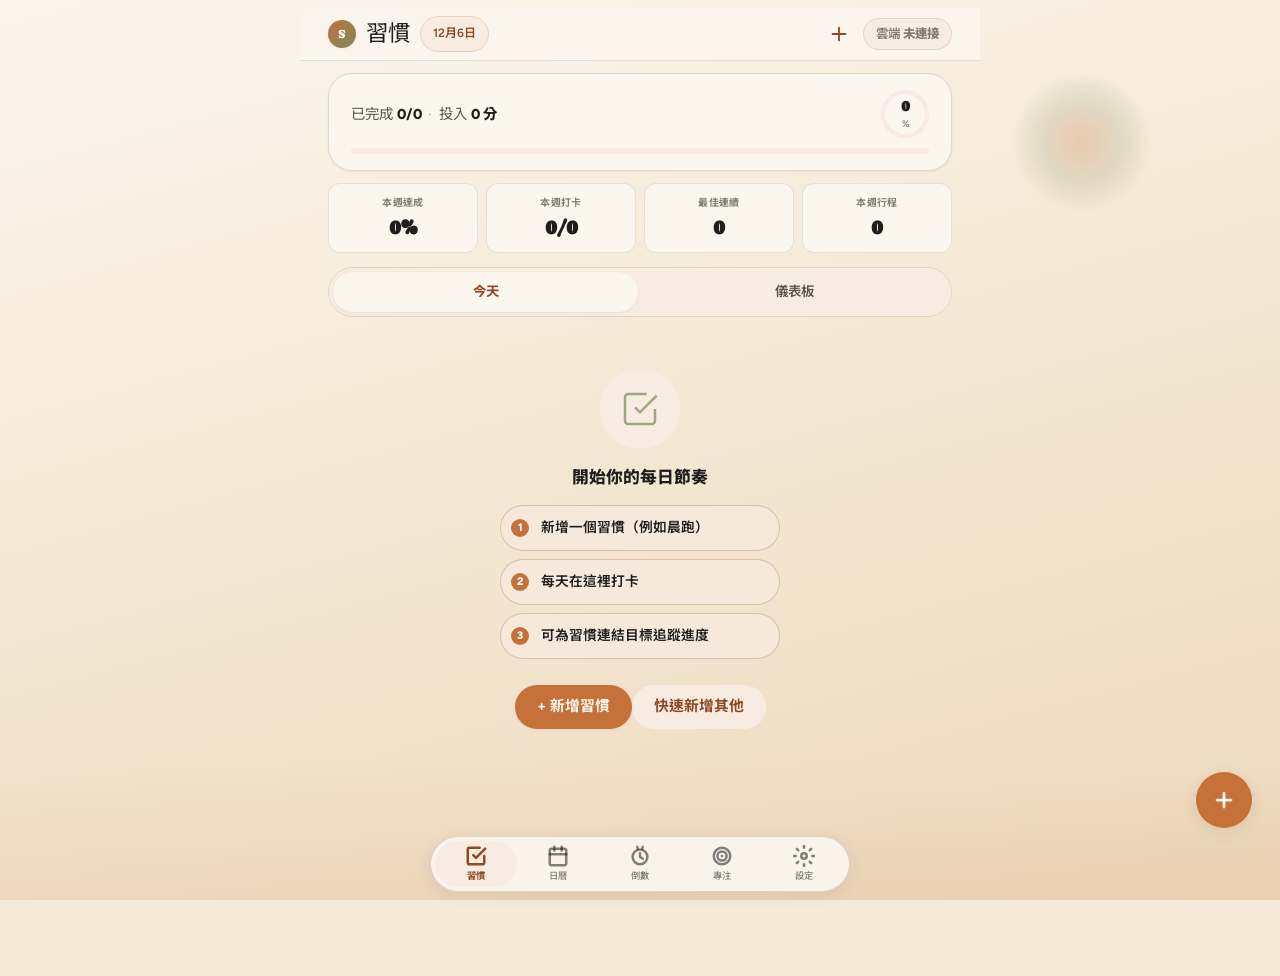
==== commit b2c17056: "design: remove hard rails, Organic goal palette polish Restyle achievement/countdown/schedule surfac" ====
--- a/index.html
+++ b/index.html
@@ -9,7 +9,7 @@
   <meta name="apple-mobile-web-app-status-bar-style" content="default" />
   <meta name="apple-mobile-web-app-title" content="Solara" />
   <link rel="manifest" href="solara.webmanifest" />
-  <link rel="icon" href="data:image/svg+xml,%3Csvg xmlns='http://www.w3.org/2000/svg' viewBox='0 0 128 128'%3E%3Cdefs%3E%3ClinearGradient id='g' x1='0' y1='0' x2='1' y2='1'%3E%3Cstop stop-color='%23F4A261'/%3E%3Cstop offset='1' stop-color='%232A9D8F'/%3E%3C/linearGradient%3E%3C/defs%3E%3Crect width='128' height='128' rx='28' fill='url(%23g)'/%3E%3Ccircle cx='64' cy='54' r='22' fill='%23FFE8A3'/%3E%3C/svg%3E" />
+  <link rel="icon" href="data:image/svg+xml,%3Csvg xmlns='http://www.w3.org/2000/svg' viewBox='0 0 128 128'%3E%3Cdefs%3E%3ClinearGradient id='g' x1='0' y1='0' x2='1' y2='1'%3E%3Cstop stop-color='%23c67139'/%3E%3Cstop offset='1' stop-color='%237a8a5e'/%3E%3C/linearGradient%3E%3C/defs%3E%3Crect width='128' height='128' rx='36' fill='url(%23g)'/%3E%3Ccircle cx='64' cy='54' r='22' fill='%23f5ead8'/%3E%3C/svg%3E" />
   <link rel="preconnect" href="https://fonts.googleapis.com" />
   <link rel="preconnect" href="https://fonts.gstatic.com" crossorigin />
   <link href="https://fonts.googleapis.com/css2?family=Caprasimo&family=Figtree:wght@400;500;600;700;800&family=Noto+Sans+TC:wght@400;500;700;800&display=swap" rel="stylesheet" />
--- a/solara.css
+++ b/solara.css
@@ -905,13 +905,14 @@
   flex-shrink: 0;
   width: 28px;
   height: 28px;
-  border-radius: 8px;
+  border-radius: var(--radius-pill);
   display: grid;
   place-items: center;
-  background: linear-gradient(145deg, var(--accent), var(--accent-2));
-  color: #fff;
+  background: linear-gradient(145deg, var(--color-accent-500), var(--color-accent-2-500));
+  color: var(--color-neutral-100);
   font-size: 0.85rem;
   line-height: 1;
+  box-shadow: var(--shadow-sm);
 }
 
 .achievement-body { min-width: 0; flex: 1; }
@@ -931,13 +932,23 @@
 }
 
 .achievement-row {
-  border-left: 3px solid var(--accent-2);
-  background: color-mix(in srgb, var(--accent) 6%, var(--surface));
-  transition: background 0.18s var(--ease), transform 0.18s var(--ease);
+  border-left: 0;
+  margin: var(--space-2) var(--space-3);
+  padding: var(--space-4) var(--space-5);
+  border-radius: var(--radius-lg);
+  border: 1px solid var(--color-neutral-300);
+  background:
+    radial-gradient(circle at 100% 0%, color-mix(in srgb, var(--color-accent) 20%, transparent) 0%, transparent 42%),
+    var(--color-neutral-100);
+  box-shadow: var(--shadow-sm);
+  transition: background 0.18s var(--ease), transform 0.18s var(--ease), box-shadow 0.18s var(--ease);
 }
 
 .achievement-row:hover {
-  background: color-mix(in srgb, var(--accent) 12%, var(--surface));
+  background:
+    radial-gradient(circle at 100% 0%, color-mix(in srgb, var(--color-accent) 28%, transparent) 0%, transparent 48%),
+    var(--color-accent-100);
+  box-shadow: var(--shadow-md);
 }
 
 .goal-row {
@@ -1646,13 +1657,14 @@
   position: absolute;
   left: 52px;
   right: 16px;
-  border-radius: var(--radius-xs);
-  padding: 6px 10px;
+  border-radius: var(--radius-lg);
+  padding: var(--space-2) var(--space-3);
   font-size: 0.78rem;
   font-weight: 600;
-  color: #fff;
+  color: var(--color-neutral-100);
   overflow: hidden;
-  border-left: 3px solid rgba(0, 0, 0, 0.15);
+  border: 1px solid color-mix(in srgb, var(--color-text) 12%, transparent);
+  box-shadow: var(--shadow-sm);
 }
 
 .timeline-block .tiny {
@@ -1815,8 +1827,11 @@
 }
 
 .schedule-body {
-  padding: 12px 14px;
-  border-left: 4px solid var(--bcolor, var(--accent));
+  padding: var(--space-3) var(--space-4);
+  border-left: 0;
+  background:
+    radial-gradient(circle at 0% 50%, color-mix(in srgb, var(--bcolor, var(--color-accent)) 26%, transparent) 0%, transparent 40%),
+    transparent;
 }
 
 .schedule-body strong {
@@ -2041,8 +2056,8 @@
 .heat-cell {
   width: 100%;
   aspect-ratio: 1;
-  border-radius: 2px;
-  background: var(--surface-2);
+  border-radius: var(--radius-xs);
+  background: var(--color-neutral-300);
 }
 
 .heat-cell.done {
@@ -2059,10 +2074,10 @@
 }
 
 .today-timeline {
-  margin: 0 0 12px;
-  padding: 12px 14px;
-  border-radius: var(--radius);
-  background: var(--surface);
+  margin: 0 0 var(--space-3);
+  padding: var(--space-4) var(--space-5);
+  border-radius: var(--radius-lg);
+  background: var(--color-neutral-100);
   border: 1px solid var(--line);
   display: flex;
   flex-direction: column;
@@ -2171,29 +2186,33 @@
 .countdown-card {
   display: grid;
   grid-template-columns: auto 1fr auto;
-  gap: 14px;
-  align-items: center;
-  padding: 16px;
-  border-radius: var(--radius);
-  background: var(--surface);
-  border: 1px solid var(--line);
+  gap: var(--space-4);
+  align-items: center;
+  padding: var(--space-4) var(--space-5);
+  border-radius: var(--radius-lg);
+  border: 1px solid var(--color-neutral-300);
+  background:
+    radial-gradient(circle at 0% 0%, color-mix(in srgb, var(--cdcolor, var(--color-accent)) 28%, transparent) 0%, transparent 46%),
+    var(--color-neutral-100);
+  box-shadow: var(--shadow-sm);
 }
 
 .countdown-hero {
   font-family: var(--display);
   font-size: 2.4rem;
-  font-weight: 800;
-  letter-spacing: -0.04em;
+  font-weight: 400;
+  letter-spacing: 0;
   line-height: 1;
-  color: var(--accent-2);
+  color: var(--color-accent-700);
   min-width: 56px;
   text-align: center;
 }
 
 .countdown-card strong {
   display: block;
-  font-size: 1rem;
-  font-weight: 700;
+  font-family: var(--display);
+  font-size: 1.05rem;
+  font-weight: 400;
   margin-bottom: 2px;
 }
 
@@ -2206,18 +2225,19 @@
 
 .focus-panel {
   margin: 0;
-  padding: 20px 16px;
-  border-radius: var(--radius);
-  background: var(--surface);
-  border: 1px solid var(--line);
+  padding: var(--space-5);
+  border-radius: var(--radius-lg);
+  background: var(--color-neutral-100);
+  border: 1px solid var(--color-neutral-300);
+  box-shadow: var(--shadow-sm);
   text-align: center;
 }
 
 .focus-panel h2 {
-  margin: 0 0 16px;
+  margin: 0 0 var(--space-4);
   font-family: var(--display);
-  font-size: 1.1rem;
-  font-weight: 700;
+  font-size: 1.25rem;
+  font-weight: 400;
 }
 
 .focus-ring {
@@ -2423,9 +2443,16 @@
   border-radius: var(--radius-lg);
 }
 
-.field input:focus, .field select:focus, .field textarea:focus {
+.field input:focus,
+.field select:focus,
+.field textarea:focus,
+.field input:focus-visible,
+.field select:focus-visible,
+.field textarea:focus-visible {
   border-color: var(--color-accent);
   box-shadow: 0 0 0 3px var(--color-accent-100);
+  outline: 2px solid var(--color-accent);
+  outline-offset: 2px;
 }
 
 .row-actions {
@@ -3053,7 +3080,7 @@
 .habit-box-day {
   aspect-ratio: 1;
   min-height: 22px;
-  border-radius: 5px;
+  border-radius: var(--radius-sm);
   display: grid;
   place-items: center;
   font-size: 0.7rem;
@@ -3217,10 +3244,6 @@
 /* ── Countdown unit toggle ── */
 .countdown-unit-seg {
   margin: 12px 0 8px;
-}
-
-.countdown-card {
-  border-left: 4px solid var(--cdcolor, var(--accent-2));
 }
 
 .countdown-hero .countdown-unit {
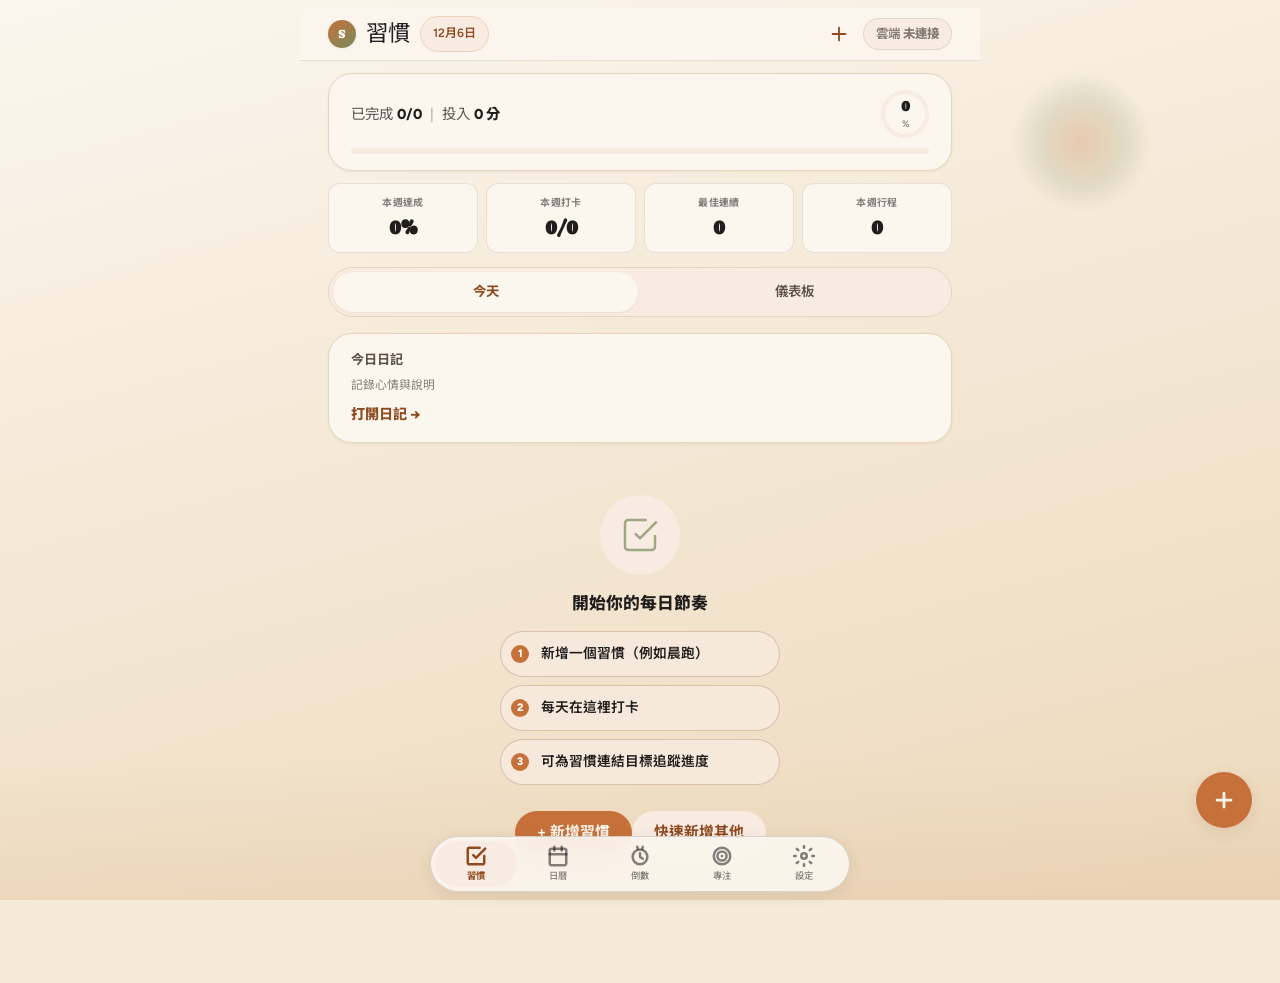
==== commit e8ad65a5: "feat: diary own page, holiday by check, scenic themes Move diary off habits tabs and calendar into a" ====
--- a/index.html
+++ b/index.html
@@ -22,6 +22,7 @@
     <header class="app-bar" id="appBar" aria-live="polite"></header>
     <main>
       <section class="view active" data-view="habits" id="view-habits"></section>
+      <section class="view" data-view="diary" id="view-diary"></section>
       <section class="view" data-view="calendar" id="view-calendar"></section>
       <section class="view" data-view="countdown" id="view-countdown"></section>
       <section class="view" data-view="focus" id="view-focus"></section>
--- a/solara.css
+++ b/solara.css
@@ -205,6 +205,214 @@
   --nav-active-color: var(--color-accent-700);
 }
 
+/* Ocean = scenic sea horizon */
+[data-theme="ocean"] {
+  --color-bg: #d7eef8;
+  --color-text: #14304a;
+  --color-accent: #2a7ab0;
+  --color-accent-2: #3d9a8a;
+  --color-neutral-100: rgba(255, 255, 255, 0.88);
+  --color-neutral-200: #d7eef8;
+  --color-neutral-300: #b5d7e8;
+  --color-accent-100: #e3f3fb;
+  --color-accent-200: #b9dff0;
+  --color-accent-500: #2a7ab0;
+  --color-accent-600: #216492;
+  --color-accent-700: #1a4f74;
+  --color-accent-2-100: #e4f5f1;
+  --color-accent-2-200: #c5e8df;
+  --color-accent-2-500: #3d9a8a;
+  --color-accent-2-600: #328274;
+  --color-accent-2-700: #28685d;
+  --bg: var(--color-bg);
+  --bg-gradient: linear-gradient(180deg, #9fd4f0 0%, #cfe8f6 38%, #eef7fb 70%, #f7fbfd 100%);
+  --bg-elevated: color-mix(in srgb, var(--color-neutral-100) 92%, transparent);
+  --surface: var(--color-neutral-100);
+  --surface-2: var(--color-accent-100);
+  --accent: var(--color-accent);
+  --accent-2: var(--color-accent-2);
+  --accent-soft: var(--color-accent-100);
+  --good: var(--color-accent-2-600);
+  --theme-color: #9fd4f0;
+  --nav-active-bg: var(--color-accent-100);
+  --nav-active-color: var(--color-accent-700);
+}
+
+/* Night city */
+[data-theme="nightcity"] {
+  --color-bg: #121826;
+  --color-text: #e8edf7;
+  --color-accent: #6ea8ff;
+  --color-accent-2: #c9a0ff;
+  --color-neutral-100: rgba(28, 34, 50, 0.92);
+  --color-neutral-200: #1a2030;
+  --color-neutral-300: #2c3548;
+  --color-accent-100: #243044;
+  --color-accent-200: #2f405c;
+  --color-accent-500: #6ea8ff;
+  --color-accent-600: #5b93e6;
+  --color-accent-700: #9ec5ff;
+  --color-accent-2-100: #2a2440;
+  --color-accent-2-200: #3a3258;
+  --color-accent-2-500: #c9a0ff;
+  --color-accent-2-600: #b48aef;
+  --color-accent-2-700: #ddc4ff;
+  --bg: var(--color-bg);
+  --bg-gradient: linear-gradient(180deg, #0b1020 0%, #151c2e 45%, #1c2438 100%);
+  --bg-elevated: color-mix(in srgb, var(--color-neutral-100) 94%, transparent);
+  --surface: var(--color-neutral-100);
+  --surface-2: var(--color-accent-100);
+  --accent: var(--color-accent);
+  --accent-2: var(--color-accent-2);
+  --accent-soft: var(--color-accent-100);
+  --good: #7dcea0;
+  --text: var(--color-text);
+  --text-soft: rgba(232, 237, 247, 0.78);
+  --text-mute: rgba(232, 237, 247, 0.55);
+  --line: rgba(255, 255, 255, 0.1);
+  --line-strong: rgba(255, 255, 255, 0.18);
+  --theme-color: #121826;
+  --nav-active-bg: var(--color-accent-100);
+  --nav-active-color: var(--color-accent-700);
+}
+
+/* Forest morning */
+[data-theme="forest"] {
+  --color-bg: #e7f0e6;
+  --color-text: #1d2a1c;
+  --color-accent: #4f8f5a;
+  --color-accent-2: #8a9b4e;
+  --color-neutral-100: rgba(250, 252, 248, 0.9);
+  --color-neutral-200: #e7f0e6;
+  --color-neutral-300: #c9dcc7;
+  --color-accent-100: #e5f2e7;
+  --color-accent-200: #c5e0c9;
+  --color-accent-500: #4f8f5a;
+  --color-accent-600: #3f7549;
+  --color-accent-700: #315c3a;
+  --color-accent-2-100: #eef2df;
+  --color-accent-2-200: #dbe4b8;
+  --color-accent-2-500: #8a9b4e;
+  --color-accent-2-600: #70803e;
+  --color-accent-2-700: #586632;
+  --bg: var(--color-bg);
+  --bg-gradient: linear-gradient(165deg, #f4f8ef 0%, #e4efe6 42%, #d5e6d2 100%);
+  --bg-elevated: color-mix(in srgb, var(--color-neutral-100) 92%, transparent);
+  --surface: var(--color-neutral-100);
+  --surface-2: var(--color-accent-100);
+  --accent: var(--color-accent);
+  --accent-2: var(--color-accent-2);
+  --accent-soft: var(--color-accent-100);
+  --good: var(--color-accent-600);
+  --theme-color: #e7f0e6;
+  --nav-active-bg: var(--color-accent-100);
+  --nav-active-color: var(--color-accent-700);
+}
+
+/* Mountain mist */
+[data-theme="mountain"] {
+  --color-bg: #e6eef6;
+  --color-text: #1c2733;
+  --color-accent: #5b7c99;
+  --color-accent-2: #7a8fa6;
+  --color-neutral-100: rgba(248, 251, 255, 0.9);
+  --color-neutral-200: #e6eef6;
+  --color-neutral-300: #c8d6e4;
+  --color-accent-100: #e8eef5;
+  --color-accent-200: #c9d7e6;
+  --color-accent-500: #5b7c99;
+  --color-accent-600: #49667f;
+  --color-accent-700: #3a5266;
+  --color-accent-2-100: #eef2f6;
+  --color-accent-2-200: #d5dde6;
+  --color-accent-2-500: #7a8fa6;
+  --color-accent-2-600: #64768a;
+  --color-accent-2-700: #505e6e;
+  --bg: var(--color-bg);
+  --bg-gradient: linear-gradient(180deg, #d9e6f2 0%, #e8eef5 40%, #f4f7fb 100%);
+  --bg-elevated: color-mix(in srgb, var(--color-neutral-100) 92%, transparent);
+  --surface: var(--color-neutral-100);
+  --surface-2: var(--color-accent-100);
+  --accent: var(--color-accent);
+  --accent-2: var(--color-accent-2);
+  --accent-soft: var(--color-accent-100);
+  --good: #5d9b7a;
+  --theme-color: #e6eef6;
+  --nav-active-bg: var(--color-accent-100);
+  --nav-active-color: var(--color-accent-700);
+}
+
+/* Aurora night */
+[data-theme="aurora"] {
+  --color-bg: #141c2a;
+  --color-text: #e9f2ff;
+  --color-accent: #5ce1c5;
+  --color-accent-2: #7aa7ff;
+  --color-neutral-100: rgba(24, 32, 48, 0.92);
+  --color-neutral-200: #182030;
+  --color-neutral-300: #2a364c;
+  --color-accent-100: #1c3340;
+  --color-accent-200: #254a55;
+  --color-accent-500: #5ce1c5;
+  --color-accent-600: #45c7ab;
+  --color-accent-700: #9af0dc;
+  --color-accent-2-100: #1e2a44;
+  --color-accent-2-200: #2a3c62;
+  --color-accent-2-500: #7aa7ff;
+  --color-accent-2-600: #628ee6;
+  --color-accent-2-700: #b4cbff;
+  --bg: var(--color-bg);
+  --bg-gradient: linear-gradient(180deg, #0c1220 0%, #152033 50%, #1a2740 100%);
+  --bg-elevated: color-mix(in srgb, var(--color-neutral-100) 94%, transparent);
+  --surface: var(--color-neutral-100);
+  --surface-2: var(--color-accent-100);
+  --accent: var(--color-accent);
+  --accent-2: var(--color-accent-2);
+  --accent-soft: var(--color-accent-100);
+  --good: #5ce1c5;
+  --text: var(--color-text);
+  --text-soft: rgba(233, 242, 255, 0.78);
+  --text-mute: rgba(233, 242, 255, 0.55);
+  --line: rgba(255, 255, 255, 0.1);
+  --line-strong: rgba(255, 255, 255, 0.18);
+  --theme-color: #141c2a;
+  --nav-active-bg: var(--color-accent-100);
+  --nav-active-color: var(--color-accent-700);
+}
+
+/* Dusk coast */
+[data-theme="dusk"] {
+  --color-bg: #f4e2d4;
+  --color-text: #2a1d18;
+  --color-accent: #d9784a;
+  --color-accent-2: #7a6a9a;
+  --color-neutral-100: rgba(255, 248, 242, 0.9);
+  --color-neutral-200: #f4e2d4;
+  --color-neutral-300: #e6cbb8;
+  --color-accent-100: #fbeadf;
+  --color-accent-200: #f2cfb8;
+  --color-accent-500: #d9784a;
+  --color-accent-600: #c26136;
+  --color-accent-700: #9a4a28;
+  --color-accent-2-100: #ece7f4;
+  --color-accent-2-200: #d5cce6;
+  --color-accent-2-500: #7a6a9a;
+  --color-accent-2-600: #645681;
+  --color-accent-2-700: #504568;
+  --bg: var(--color-bg);
+  --bg-gradient: linear-gradient(180deg, #f7c9a8 0%, #f4e2d4 42%, #f7efe8 100%);
+  --bg-elevated: color-mix(in srgb, var(--color-neutral-100) 92%, transparent);
+  --surface: var(--color-neutral-100);
+  --surface-2: var(--color-accent-100);
+  --accent: var(--color-accent);
+  --accent-2: var(--color-accent-2);
+  --accent-soft: var(--color-accent-100);
+  --good: #6f9b6a;
+  --theme-color: #f4e2d4;
+  --nav-active-bg: var(--color-accent-100);
+  --nav-active-color: var(--color-accent-700);
+}
+
 [data-theme="photo"] {
   --bg: transparent;
   --bg-gradient: linear-gradient(180deg, rgba(251, 246, 238, 0.78), rgba(245, 234, 216, 0.88));
@@ -310,6 +518,137 @@
   height: 80px;
   border-radius: 50% 50% 20% 20%;
   background: radial-gradient(ellipse at 50% 80%, rgba(231, 111, 81, 0.5), rgba(244, 162, 97, 0.15) 60%, transparent 75%);
+}
+
+[data-theme="ocean"] .theme-scene::before {
+  content: "";
+  position: absolute;
+  inset: 0;
+  background:
+    radial-gradient(ellipse 90% 50% at 70% 8%, rgba(255, 255, 255, 0.75), transparent 55%),
+    linear-gradient(180deg, rgba(120, 190, 230, 0.35) 0%, transparent 42%);
+}
+
+[data-theme="ocean"] .theme-scene::after {
+  content: "";
+  position: absolute;
+  bottom: 0;
+  left: 0;
+  right: 0;
+  height: 42%;
+  background:
+    linear-gradient(180deg, transparent, rgba(40, 130, 180, 0.28) 40%, rgba(20, 90, 140, 0.35)),
+    url("data:image/svg+xml,%3Csvg xmlns='http://www.w3.org/2000/svg' viewBox='0 0 800 200' preserveAspectRatio='none'%3E%3Cpath fill='%23ffffff' fill-opacity='0.35' d='M0 80 Q100 40 200 80 T400 80 T600 80 T800 80 L800 200 L0 200 Z'/%3E%3Cpath fill='%232a7ab0' fill-opacity='0.28' d='M0 110 Q120 70 240 110 T480 110 T720 110 L800 110 L800 200 L0 200 Z'/%3E%3C/svg%3E")
+    no-repeat bottom / 100% 100%;
+}
+
+[data-theme="nightcity"] .theme-scene::before {
+  content: "";
+  position: absolute;
+  inset: 0;
+  background:
+    radial-gradient(circle at 20% 18%, rgba(255, 220, 140, 0.2), transparent 12%),
+    radial-gradient(circle at 78% 22%, rgba(160, 200, 255, 0.18), transparent 10%),
+    radial-gradient(circle at 55% 12%, rgba(255, 255, 255, 0.12), transparent 8%),
+    linear-gradient(180deg, #070b16 0%, transparent 55%);
+}
+
+[data-theme="nightcity"] .theme-scene::after {
+  content: "";
+  position: absolute;
+  bottom: 0;
+  left: 0;
+  right: 0;
+  height: 48%;
+  background:
+    linear-gradient(180deg, transparent, rgba(80, 120, 255, 0.12) 40%, rgba(200, 120, 255, 0.1)),
+    url("data:image/svg+xml,%3Csvg xmlns='http://www.w3.org/2000/svg' viewBox='0 0 800 220' preserveAspectRatio='none'%3E%3Crect x='40' y='90' width='50' height='130' fill='%232a3350'/%3E%3Crect x='100' y='60' width='70' height='160' fill='%23313c5c'/%3E%3Crect x='180' y='100' width='45' height='120' fill='%2326334c'/%3E%3Crect x='240' y='40' width='90' height='180' fill='%23384768'/%3E%3Crect x='350' y='75' width='55' height='145' fill='%232d3858'/%3E%3Crect x='420' y='30' width='100' height='190' fill='%233a4a70'/%3E%3Crect x='540' y='85' width='60' height='135' fill='%232a3554'/%3E%3Crect x='620' y='50' width='80' height='170' fill='%23354466'/%3E%3Crect x='720' y='95' width='50' height='125' fill='%2328334e'/%3E%3Cg fill='%23f6d47a' fill-opacity='0.75'%3E%3Ccircle cx='120' cy='90' r='1.5'/%3E%3Ccircle cx='145' cy='110' r='1.2'/%3E%3Ccircle cx='280' cy='70' r='1.4'/%3E%3Ccircle cx='470' cy='55' r='1.6'/%3E%3Ccircle cx='500' cy='95' r='1.2'/%3E%3Ccircle cx='660' cy='80' r='1.3'/%3E%3Ccircle cx='690' cy='120' r='1.1'/%3E%3C/g%3E%3C/svg%3E")
+    no-repeat bottom / 100% 100%;
+  opacity: 0.9;
+}
+
+[data-theme="forest"] .theme-scene::before {
+  content: "";
+  position: absolute;
+  inset: 0;
+  background:
+    radial-gradient(ellipse 70% 40% at 50% 0%, rgba(255, 255, 220, 0.55), transparent 60%),
+    linear-gradient(180deg, rgba(180, 210, 140, 0.2), transparent 45%);
+}
+
+[data-theme="forest"] .theme-scene::after {
+  content: "";
+  position: absolute;
+  bottom: 0;
+  left: 0;
+  right: 0;
+  height: 38%;
+  background:
+    url("data:image/svg+xml,%3Csvg xmlns='http://www.w3.org/2000/svg' viewBox='0 0 800 180' preserveAspectRatio='none'%3E%3Cpath fill='%234f8f5a' fill-opacity='0.35' d='M0 180 L60 70 L120 180 Z'/%3E%3Cpath fill='%233d7348' fill-opacity='0.4' d='M90 180 L160 40 L230 180 Z'/%3E%3Cpath fill='%23599b63' fill-opacity='0.3' d='M200 180 L280 55 L360 180 Z'/%3E%3Cpath fill='%23356740' fill-opacity='0.45' d='M330 180 L420 20 L510 180 Z'/%3E%3Cpath fill='%234f8f5a' fill-opacity='0.35' d='M480 180 L560 60 L640 180 Z'/%3E%3Cpath fill='%233d7348' fill-opacity='0.4' d='M610 180 L700 35 L790 180 Z'/%3E%3C/svg%3E")
+    no-repeat bottom / 100% 100%;
+}
+
+[data-theme="mountain"] .theme-scene::before {
+  content: "";
+  position: absolute;
+  inset: 0;
+  background: linear-gradient(180deg, rgba(255, 255, 255, 0.55) 0%, transparent 40%);
+}
+
+[data-theme="mountain"] .theme-scene::after {
+  content: "";
+  position: absolute;
+  bottom: 0;
+  left: 0;
+  right: 0;
+  height: 46%;
+  background:
+    url("data:image/svg+xml,%3Csvg xmlns='http://www.w3.org/2000/svg' viewBox='0 0 800 220' preserveAspectRatio='none'%3E%3Cpath fill='%239bb0c4' fill-opacity='0.45' d='M0 220 L180 60 L360 220 Z'/%3E%3Cpath fill='%237a92ab' fill-opacity='0.4' d='M220 220 L420 30 L620 220 Z'/%3E%3Cpath fill='%23a8bbcc' fill-opacity='0.5' d='M480 220 L650 80 L800 220 L480 220 Z'/%3E%3Cpath fill='%23ffffff' fill-opacity='0.35' d='M0 160 Q200 120 400 160 T800 160 L800 220 L0 220 Z'/%3E%3C/svg%3E")
+    no-repeat bottom / 100% 100%;
+}
+
+[data-theme="aurora"] .theme-scene::before {
+  content: "";
+  position: absolute;
+  inset: 0;
+  background:
+    radial-gradient(ellipse 60% 35% at 30% 20%, rgba(92, 225, 197, 0.35), transparent 70%),
+    radial-gradient(ellipse 50% 30% at 70% 15%, rgba(122, 167, 255, 0.35), transparent 70%),
+    radial-gradient(ellipse 40% 25% at 55% 30%, rgba(180, 120, 255, 0.22), transparent 70%);
+}
+
+[data-theme="aurora"] .theme-scene::after {
+  content: "";
+  position: absolute;
+  inset: 0;
+  background-image: radial-gradient(1.5px 1.5px at 10% 20%, rgba(255,255,255,0.7), transparent),
+    radial-gradient(1px 1px at 30% 40%, rgba(255,255,255,0.55), transparent),
+    radial-gradient(1.5px 1.5px at 70% 15%, rgba(255,255,255,0.65), transparent),
+    radial-gradient(1px 1px at 85% 35%, rgba(255,255,255,0.5), transparent),
+    radial-gradient(1px 1px at 50% 25%, rgba(255,255,255,0.45), transparent);
+  opacity: 0.8;
+}
+
+[data-theme="dusk"] .theme-scene::before {
+  content: "";
+  position: absolute;
+  inset: 0;
+  background:
+    radial-gradient(circle at 75% 18%, rgba(255, 200, 120, 0.55), transparent 28%),
+    linear-gradient(180deg, rgba(240, 140, 100, 0.28) 0%, transparent 48%);
+}
+
+[data-theme="dusk"] .theme-scene::after {
+  content: "";
+  position: absolute;
+  bottom: 0;
+  left: 0;
+  right: 0;
+  height: 40%;
+  background:
+    linear-gradient(180deg, transparent, rgba(120, 90, 150, 0.18)),
+    url("data:image/svg+xml,%3Csvg xmlns='http://www.w3.org/2000/svg' viewBox='0 0 800 180' preserveAspectRatio='none'%3E%3Cpath fill='%237a6a9a' fill-opacity='0.25' d='M0 100 Q200 40 400 100 T800 100 L800 180 L0 180 Z'/%3E%3Cpath fill='%23d9784a' fill-opacity='0.22' d='M0 130 Q220 80 440 130 T800 130 L800 180 L0 180 Z'/%3E%3C/svg%3E")
+    no-repeat bottom / 100% 100%;
 }
 
 button, input, select, textarea { font: inherit; color: inherit; }
@@ -637,6 +976,10 @@
   font-size: 0.9rem;
   color: var(--text-soft);
   line-height: 1.45;
+  display: flex;
+  flex-wrap: wrap;
+  align-items: center;
+  gap: 2px 0;
 }
 
 .today-progress-text strong {
@@ -644,10 +987,20 @@
   font-weight: 800;
 }
 
+.today-stat {
+  white-space: nowrap;
+}
+
+.today-stat-holiday {
+  color: var(--color-accent-2-800);
+  font-weight: 800;
+}
+
 .stat-sep {
   display: inline-block;
-  margin: 0 0.45em;
-  opacity: 0.55;
+  margin: 0 0.55em;
+  opacity: 0.4;
+  font-weight: 600;
 }
 
 .progress-bar-slim {
@@ -1558,15 +1911,23 @@
 }
 
 .cal-week-item {
-  padding: 5px 8px;
+  padding: 6px 10px;
   border-radius: var(--radius-pill);
   margin-bottom: 4px;
   font-size: 0.62rem;
   font-weight: 600;
+  line-height: 1.3;
   white-space: nowrap;
   overflow: hidden;
   text-overflow: ellipsis;
   color: var(--color-neutral-100);
+}
+
+.timeline-block-title {
+  display: block;
+  overflow: hidden;
+  text-overflow: ellipsis;
+  white-space: nowrap;
 }
 
 /* Day panel */
@@ -1581,12 +1942,12 @@
 
 .day-panel-head {
   display: flex;
-  align-items: baseline;
+  align-items: center;
   justify-content: space-between;
   flex-wrap: wrap;
-  gap: 6px;
-  padding: 14px 16px;
-  border-bottom: 1px solid var(--line);
+  gap: var(--space-2);
+  padding: var(--space-4) var(--space-5);
+  border-bottom: 0;
 }
 
 .day-panel-head .btn {
@@ -1595,34 +1956,51 @@
 
 .day-panel-head strong {
   font-family: var(--display);
-  font-size: 1.05rem;
-  font-weight: 700;
+  font-size: 1.15rem;
+  font-weight: 400;
+}
+
+.cal-page-hint {
+  margin: 0 0 var(--space-3);
+  padding: 10px 12px;
+  border-radius: var(--radius-lg);
+  border: 1px dashed color-mix(in srgb, var(--accent) 35%, var(--line));
+  background: color-mix(in srgb, var(--accent) 6%, var(--surface));
+  color: var(--text-soft);
+  font-size: 0.84rem;
+  line-height: 1.45;
 }
 
 .day-panel-stats {
   display: grid;
   grid-template-columns: 1fr 1fr;
-  gap: 1px;
-  background: var(--line);
-  border-bottom: 1px solid var(--line);
+  gap: var(--space-3);
+  padding: 0 var(--space-4) var(--space-4);
+  background: transparent;
+  border-bottom: 0;
 }
 
 .day-panel-stats .stat-cell {
-  padding: 10px 16px;
-  background: var(--surface);
+  padding: var(--space-3) var(--space-4);
+  background: var(--color-accent-100);
+  border: 1px solid var(--color-neutral-300);
+  border-radius: var(--radius-lg);
+  box-shadow: var(--shadow-sm);
 }
 
 .stat-cell .label {
-  font-size: 0.72rem;
-  color: var(--text-mute);
+  font-size: 0.74rem;
+  color: var(--color-neutral-700);
   font-weight: 600;
 }
 
 .stat-cell .value {
   font-family: var(--display);
-  font-size: 1.2rem;
-  font-weight: 800;
-  margin-top: 2px;
+  font-size: 1.25rem;
+  font-weight: 400;
+  margin-top: 4px;
+  color: var(--color-accent-700);
+  line-height: 1.15;
 }
 
 /* Timeline */
@@ -1657,20 +2035,37 @@
   position: absolute;
   left: 52px;
   right: 16px;
+  box-sizing: border-box;
+  display: flex;
+  flex-direction: column;
+  justify-content: center;
+  gap: 4px;
   border-radius: var(--radius-lg);
-  padding: var(--space-2) var(--space-3);
-  font-size: 0.78rem;
-  font-weight: 600;
+  padding: 12px 16px;
+  font-size: 0.84rem;
+  font-weight: 700;
+  line-height: 1.3;
   color: var(--color-neutral-100);
   overflow: hidden;
-  border: 1px solid color-mix(in srgb, var(--color-text) 12%, transparent);
+  border: 1px solid color-mix(in srgb, var(--color-text) 10%, transparent);
   box-shadow: var(--shadow-sm);
 }
 
 .timeline-block .tiny {
-  color: rgba(255, 255, 255, 0.8);
-  font-size: 0.65rem;
+  color: color-mix(in srgb, var(--color-neutral-100) 88%, transparent);
+  font-size: 0.7rem;
   font-weight: 500;
+  line-height: 1.3;
+}
+
+/* Short blocks: keep title readable; hide subtitle so text never kisses edges */
+.timeline-block.is-short {
+  padding: 10px 14px;
+  font-size: 0.8rem;
+}
+
+.timeline-block.is-short .tiny {
+  display: none;
 }
 
 .cal-habit-list {
@@ -2091,13 +2486,13 @@
 
 .today-timeline-item {
   display: grid;
-  grid-template-columns: 44px 10px 1fr auto;
-  gap: 8px;
+  grid-template-columns: 48px 10px 1fr auto;
+  gap: var(--space-2);
   align-items: center;
   width: 100%;
-  padding: 8px 6px;
+  padding: var(--space-3) var(--space-3);
   border: 0;
-  border-radius: var(--radius-xs);
+  border-radius: var(--radius-lg);
   background: transparent;
   color: inherit;
   font: inherit;
@@ -2833,6 +3228,66 @@
   background: radial-gradient(ellipse at 50% 80%, rgba(231, 111, 81, 0.6), transparent 70%);
 }
 
+.theme-card .preview-ocean {
+  background: linear-gradient(180deg, #9fd4f0 0%, #4a9fd4 45%, #1a6b8a 100%);
+}
+
+.theme-card .preview-ocean::after {
+  content: "";
+  position: absolute;
+  inset: auto 0 0;
+  height: 42%;
+  background: linear-gradient(180deg, transparent, rgba(255, 255, 255, 0.35));
+}
+
+.theme-card .preview-nightcity {
+  background: linear-gradient(180deg, #0a0a18 0%, #1a1040 55%, #2a1850 100%);
+}
+
+.theme-card .preview-nightcity::after {
+  content: "";
+  position: absolute;
+  inset: auto 0 0;
+  height: 48%;
+  background: linear-gradient(
+    90deg,
+    transparent 8%,
+    rgba(255, 80, 120, 0.28) 32%,
+    rgba(80, 160, 255, 0.22) 58%,
+    transparent 85%
+  );
+}
+
+.theme-card .preview-forest {
+  background: linear-gradient(180deg, #cfe8c8 0%, #6fa87a 45%, #2d5a38 100%);
+}
+
+.theme-card .preview-mountain {
+  background: linear-gradient(180deg, #c5d6e8 0%, #7a92ab 42%, #3d5568 100%);
+}
+
+.theme-card .preview-aurora {
+  background: linear-gradient(160deg, #0a1628 0%, #0d2840 45%, #1a3048 100%);
+}
+
+.theme-card .preview-aurora::after {
+  content: "";
+  position: absolute;
+  inset: 12% 0 auto;
+  height: 42%;
+  background: linear-gradient(
+    90deg,
+    transparent,
+    rgba(80, 255, 180, 0.35),
+    rgba(120, 80, 255, 0.28),
+    transparent
+  );
+}
+
+.theme-card .preview-dusk {
+  background: linear-gradient(180deg, #ff9a6c 0%, #c45c4a 42%, #3d2848 100%);
+}
+
 .theme-card .preview-photo {
   background: linear-gradient(135deg, #ddd, #bbb);
   background-size: cover;
@@ -2876,11 +3331,12 @@
 }
 
 /* Sync */
-.sync-chip { font-weight: 600; }
+.sync-chip { font-weight: 600; cursor: pointer; }
 .sync-chip.sync-synced { color: var(--good); }
 .sync-chip.sync-syncing { color: var(--accent); }
 .sync-chip.sync-failed { color: var(--warn); }
 .sync-chip.sync-disconnected { color: var(--text-mute); }
+.sync-chip.sync-needsAuth { color: var(--warn); }
 
 .chip {
   padding: 6px 12px;
@@ -2939,12 +3395,58 @@
 
 .habit-checkin-row {
   display: grid;
-  grid-template-columns: auto 1fr auto;
-  gap: 12px;
+  grid-template-columns: auto auto 1fr auto;
+  gap: 10px;
   align-items: center;
   padding: var(--space-4);
   background: var(--surface);
   border-bottom: 1px solid var(--line);
+}
+
+.habit-holiday-btn {
+  min-width: 48px;
+  min-height: 48px;
+  padding: 0 10px;
+  border-radius: var(--radius-lg);
+  border: 1.5px solid var(--color-neutral-300);
+  background: var(--color-accent-100);
+  color: var(--color-accent-700);
+  font-size: 0.78rem;
+  font-weight: 800;
+  line-height: 1.1;
+  flex-shrink: 0;
+  transition: background 0.15s, border-color 0.15s, color 0.15s;
+}
+
+.habit-holiday-btn:hover {
+  background: var(--color-accent-200);
+}
+
+.habit-holiday-btn.on {
+  background: var(--color-accent-2-200);
+  border-color: var(--color-accent-2-500);
+  color: var(--color-accent-2-700);
+}
+
+.habit-holiday-btn:focus-visible {
+  outline: 2px solid var(--color-accent-2-600);
+  outline-offset: 2px;
+}
+
+.excused-habit-row .habit-holiday-btn {
+  margin-left: auto;
+}
+
+.excused-habit-name {
+  font-weight: 700;
+}
+
+.diary-page {
+  padding: 0 0 var(--space-4);
+}
+
+.diary-page-hint {
+  margin: var(--space-2) var(--space-4) var(--space-3);
 }
 
 .today-checkin {
@@ -3322,3 +3824,351 @@
   width: 100%;
   height: auto;
 }
+
+/* ── Day journal / holiday (Organic) ── */
+.day-journal {
+  margin: var(--space-3) 0 var(--space-4);
+  padding: var(--space-4) var(--space-5);
+  border-radius: var(--radius-lg);
+  background: var(--color-neutral-100);
+  border: 1px solid var(--color-neutral-300);
+  box-shadow: var(--shadow-sm);
+}
+
+.day-journal-gate {
+  display: block;
+  width: 100%;
+  margin: var(--space-3) 0 var(--space-4);
+  padding: var(--space-4) var(--space-5);
+  border-radius: var(--radius-lg);
+  background: var(--color-neutral-100);
+  border: 1px solid var(--color-neutral-300);
+  box-shadow: var(--shadow-sm);
+  text-align: left;
+  cursor: pointer;
+  font: inherit;
+  color: inherit;
+  transition: background 0.15s var(--ease), border-color 0.15s;
+}
+
+.day-journal-gate:hover {
+  background: var(--color-accent-100);
+  border-color: var(--color-accent-200);
+}
+
+.day-journal-gate:focus-visible {
+  outline: 2px solid var(--color-accent-2-600);
+  outline-offset: 2px;
+}
+
+.day-journal-gate-head {
+  display: flex;
+  align-items: center;
+  justify-content: space-between;
+  gap: var(--space-2);
+  margin-bottom: var(--space-2);
+}
+
+.day-journal-gate-head .section-title {
+  padding: 0;
+  margin: 0;
+}
+
+.day-journal-gate p {
+  margin: 0 0 var(--space-2);
+}
+
+.day-journal-gate-cta {
+  display: inline-block;
+  font-size: 0.88rem;
+  font-weight: 800;
+  color: var(--color-accent-700);
+}
+
+.day-panel .day-journal {
+  margin: 0 var(--space-4) var(--space-4);
+}
+
+.day-journal-head {
+  display: flex;
+  align-items: center;
+  justify-content: space-between;
+  gap: var(--space-2);
+  margin-bottom: var(--space-2);
+}
+
+.day-journal-head .section-title {
+  padding: 0;
+  margin: 0;
+}
+
+.day-journal-hint {
+  margin: 0 0 var(--space-3);
+}
+
+.mood-row {
+  display: grid;
+  grid-template-columns: repeat(5, 1fr);
+  gap: var(--space-2);
+  margin-bottom: var(--space-3);
+}
+
+.mood-btn {
+  display: flex;
+  flex-direction: column;
+  align-items: center;
+  gap: 4px;
+  padding: var(--space-2) var(--space-1);
+  min-height: 64px;
+  border-radius: var(--radius-lg);
+  border: 1px solid var(--color-neutral-300);
+  background: var(--color-accent-100);
+  color: var(--color-neutral-800);
+  cursor: pointer;
+  transition: background 0.15s var(--ease), border-color 0.15s, transform 0.12s;
+}
+
+.mood-btn:hover {
+  background: var(--color-accent-200);
+}
+
+.mood-btn.on {
+  background: var(--color-accent-700);
+  border-color: var(--color-accent-800);
+  color: var(--color-neutral-100);
+  box-shadow: var(--shadow-sm);
+}
+
+.mood-emoji {
+  font-size: 1.4rem;
+  line-height: 1;
+}
+
+.mood-caption {
+  font-size: 0.72rem;
+  font-weight: 700;
+  line-height: 1.2;
+  text-align: center;
+}
+
+.holiday-row {
+  display: flex;
+  flex-wrap: wrap;
+  align-items: center;
+  gap: var(--space-2);
+  margin: var(--space-2) 0 var(--space-3);
+}
+
+.holiday-picker {
+  margin: var(--space-4) 0 var(--space-3);
+  padding-top: var(--space-3);
+  border-top: 1px solid var(--color-neutral-300);
+}
+
+.holiday-picker-label {
+  font-size: 0.88rem;
+  font-weight: 800;
+  color: var(--color-neutral-800);
+}
+
+.holiday-habit-list {
+  display: flex;
+  flex-direction: column;
+  gap: var(--space-2);
+  margin: var(--space-2) 0;
+}
+
+.holiday-habit-item {
+  display: flex;
+  align-items: center;
+  gap: var(--space-2);
+  width: 100%;
+  min-height: 48px;
+  text-align: left;
+  padding: var(--space-3) var(--space-3);
+  border-radius: var(--radius-lg);
+  border: 1px solid var(--color-neutral-300);
+  background: var(--color-accent-100);
+  cursor: pointer;
+  user-select: none;
+  font: inherit;
+  color: inherit;
+  transition: background 0.15s var(--ease), border-color 0.15s;
+}
+
+.holiday-habit-item:hover {
+  background: var(--color-accent-200);
+}
+
+.holiday-habit-item:focus-visible {
+  outline: 2px solid var(--color-accent-2-600);
+  outline-offset: 2px;
+}
+
+.holiday-habit-item.on {
+  background: var(--color-accent-2-100);
+  border-color: var(--color-accent-2-400);
+}
+
+.holiday-habit-check {
+  width: 18px;
+  height: 18px;
+  border-radius: 4px;
+  border: 1.5px solid var(--color-neutral-500);
+  display: grid;
+  place-items: center;
+  flex-shrink: 0;
+  font-size: 0.72rem;
+  font-weight: 800;
+  line-height: 1;
+  color: var(--color-accent-2-900);
+  background: var(--color-neutral-100);
+}
+
+.holiday-habit-item.on .holiday-habit-check {
+  border-color: var(--color-accent-2-700);
+  background: var(--color-accent-2-200);
+}
+
+.holiday-habit-item input {
+  width: 18px;
+  height: 18px;
+  accent-color: var(--color-accent-2-700);
+  flex-shrink: 0;
+}
+
+.holiday-habit-swatch {
+  width: 10px;
+  height: 10px;
+  border-radius: 50%;
+  flex-shrink: 0;
+}
+
+.holiday-habit-name {
+  font-size: 0.92rem;
+  font-weight: 700;
+  color: var(--color-neutral-900);
+}
+
+.holiday-bulk {
+  margin-top: var(--space-1);
+}
+
+.excused-habits {
+  margin: var(--space-3) 0;
+  padding: var(--space-3) var(--space-4);
+  border-radius: var(--radius-lg);
+  background: var(--color-accent-2-100);
+  border: 1px solid var(--color-accent-2-300);
+}
+
+.excused-habit-row {
+  display: flex;
+  align-items: center;
+  gap: var(--space-2);
+  padding: var(--space-2) 0;
+  font-size: 0.92rem;
+  font-weight: 700;
+  color: var(--color-neutral-800);
+}
+
+.excused-habit-row .tag {
+  margin-left: auto;
+}
+
+.holiday-banner {
+  margin: 0 0 var(--space-3);
+  padding: var(--space-3) var(--space-4);
+  border-radius: var(--radius-pill);
+  background: var(--color-accent-2-100);
+  border: 1px solid var(--color-accent-2-300);
+  color: var(--color-accent-2-800);
+  font-size: 0.9rem;
+  font-weight: 700;
+  text-align: center;
+}
+
+.tag {
+  display: inline-flex;
+  align-items: center;
+  padding: 6px 12px;
+  border-radius: var(--radius-pill);
+  font-size: 0.74rem;
+  font-weight: 800;
+  line-height: 1.3;
+  border: 1px solid transparent;
+}
+
+.tag-accent {
+  background: var(--color-accent-100);
+  color: var(--color-accent-700);
+  border-color: var(--color-accent-200);
+}
+
+.tag-accent-2 {
+  background: var(--color-accent-2-200);
+  color: var(--color-accent-2-700);
+  border-color: var(--color-accent-2-500);
+  box-shadow: inset 0 0 0 1px color-mix(in srgb, var(--color-accent-2-500) 55%, transparent);
+}
+
+.cal-day.holiday {
+  background: var(--color-accent-2-100);
+  border-color: var(--color-accent-2-300);
+}
+
+.cal-day.holiday .cal-day-pct {
+  color: var(--color-accent-2-700);
+  font-weight: 800;
+}
+
+.cal-day.partial-holiday {
+  border-color: var(--color-accent-2-500);
+  box-shadow: inset 0 0 0 1px var(--color-accent-2-300);
+}
+
+.cal-day-hol-mark {
+  display: block;
+  margin-top: 1px;
+  padding: 1px 3px;
+  border-radius: 4px;
+  font-size: 0.68rem;
+  font-weight: 800;
+  line-height: 1.15;
+  color: var(--color-accent-2-900);
+  background: var(--color-accent-2-200);
+}
+
+.day-panel-head .tag {
+  margin-left: auto;
+  margin-right: var(--space-2);
+}
+
+.day-journal textarea,
+.day-journal input[type="text"] {
+  padding: 14px 16px;
+}
+
+.holiday-chip-ring {
+  width: 48px;
+  height: 48px;
+  border-radius: var(--radius-pill);
+  display: grid;
+  place-items: center;
+  flex-shrink: 0;
+  background: var(--color-accent-2-100);
+  border: 2px solid var(--color-accent-2-400);
+  color: var(--color-accent-2-800);
+  font-family: var(--display);
+  font-size: 1.05rem;
+  font-weight: 400;
+}
+
+.progress-bar-slim.holiday > i {
+  background: linear-gradient(90deg, var(--color-accent-2-500), var(--color-accent-2-600));
+}
+
+@media (max-width: 380px) {
+  .mood-caption { font-size: 0.72rem; }
+  .mood-btn { min-height: 58px; padding: 6px 2px; }
+}
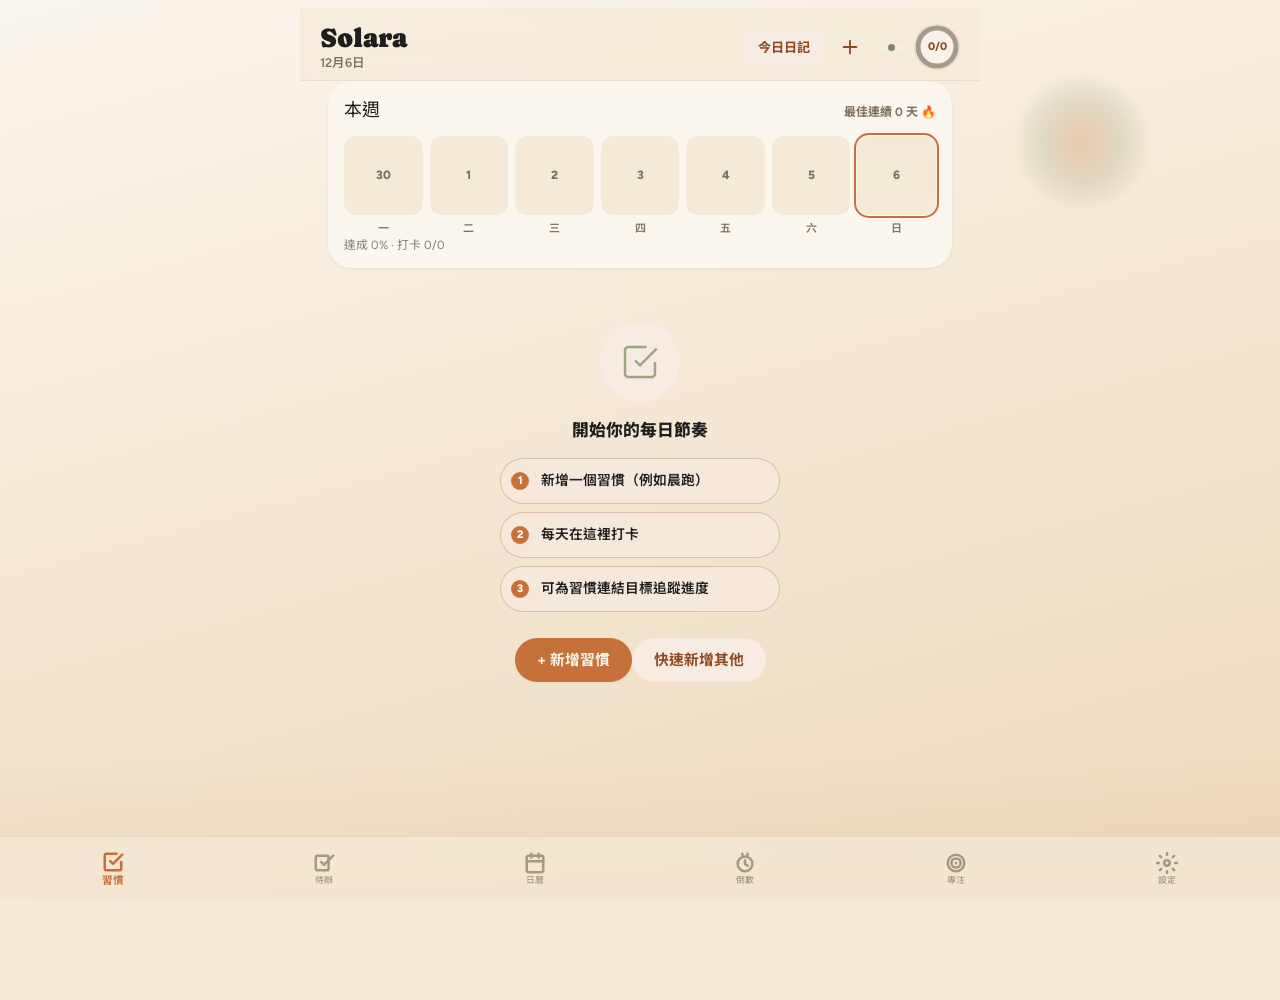
==== commit d7c5b51b: "feat: add 待辦 tasks view with Drive sync + tombstones One-off checklist (nav between 習慣 and 日曆): add/" ====
--- a/index.html
+++ b/index.html
@@ -22,6 +22,7 @@
     <header class="app-bar" id="appBar" aria-live="polite"></header>
     <main>
       <section class="view active" data-view="habits" id="view-habits"></section>
+      <section class="view" data-view="tasks" id="view-tasks"></section>
       <section class="view" data-view="diary" id="view-diary"></section>
       <section class="view" data-view="calendar" id="view-calendar"></section>
       <section class="view" data-view="countdown" id="view-countdown"></section>
@@ -37,6 +38,10 @@
     <button type="button" data-nav="habits" class="active" aria-label="習慣">
       <svg class="nav-ico" viewBox="0 0 24 24" fill="none" stroke="currentColor" stroke-width="2.75" stroke-linecap="round" stroke-linejoin="round" aria-hidden="true"><path d="M9 11l3 3L22 4"/><path d="M21 12v7a2 2 0 0 1-2 2H5a2 2 0 0 1-2-2V5a2 2 0 0 1 2-2h11"/></svg>
       <span class="nav-label">習慣</span>
+    </button>
+    <button type="button" data-nav="tasks" aria-label="待辦">
+      <svg class="nav-ico" viewBox="0 0 24 24" fill="none" stroke="currentColor" stroke-width="2.75" stroke-linecap="round" stroke-linejoin="round" aria-hidden="true"><path d="M9 11l3 3L22 4"/><rect x="3" y="4" width="14" height="16" rx="2"/></svg>
+      <span class="nav-label">待辦</span>
     </button>
     <button type="button" data-nav="calendar" aria-label="日曆">
       <svg class="nav-ico" viewBox="0 0 24 24" fill="none" stroke="currentColor" stroke-width="2.75" stroke-linecap="round" stroke-linejoin="round" aria-hidden="true"><rect x="3" y="4" width="18" height="18" rx="2"/><line x1="16" y1="2" x2="16" y2="6"/><line x1="8" y1="2" x2="8" y2="6"/><line x1="3" y1="10" x2="21" y2="10"/></svg>
--- a/solara.css
+++ b/solara.css
@@ -83,7 +83,7 @@
   --line: color-mix(in srgb, var(--color-text) 10%, transparent);
   --line-strong: color-mix(in srgb, var(--color-text) 16%, transparent);
   --shadow: var(--shadow-md);
-  --nav-h: 56px;
+  --nav-h: 64px;
   --app-bar-h: 52px;
   --font: var(--font-body);
   --display: var(--font-heading);
@@ -247,16 +247,27 @@
   --color-neutral-100: rgba(28, 34, 50, 0.92);
   --color-neutral-200: #1a2030;
   --color-neutral-300: #2c3548;
+  --color-neutral-400: #6b758c;
+  --color-neutral-500: #8b95ab;
+  --color-neutral-600: #aeb6c8;
+  --color-neutral-700: #c8d0e0;
+  --color-neutral-800: #dde3f0;
+  --color-neutral-900: #f0f3fa;
   --color-accent-100: #243044;
   --color-accent-200: #2f405c;
   --color-accent-500: #6ea8ff;
   --color-accent-600: #5b93e6;
   --color-accent-700: #9ec5ff;
+  --color-accent-800: #b8d4ff;
+  --color-accent-900: #d6e6ff;
   --color-accent-2-100: #2a2440;
   --color-accent-2-200: #3a3258;
+  --color-accent-2-300: #5a4a80;
   --color-accent-2-500: #c9a0ff;
   --color-accent-2-600: #b48aef;
   --color-accent-2-700: #ddc4ff;
+  --color-accent-2-800: #e8d6ff;
+  --color-accent-2-900: #f3ebff;
   --bg: var(--color-bg);
   --bg-gradient: linear-gradient(180deg, #0b1020 0%, #151c2e 45%, #1c2438 100%);
   --bg-elevated: color-mix(in srgb, var(--color-neutral-100) 94%, transparent);
@@ -351,16 +362,27 @@
   --color-neutral-100: rgba(24, 32, 48, 0.92);
   --color-neutral-200: #182030;
   --color-neutral-300: #2a364c;
+  --color-neutral-400: #6a7690;
+  --color-neutral-500: #8a96b0;
+  --color-neutral-600: #aeb8cc;
+  --color-neutral-700: #c9d2e4;
+  --color-neutral-800: #dde4f2;
+  --color-neutral-900: #f0f4fc;
   --color-accent-100: #1c3340;
   --color-accent-200: #254a55;
   --color-accent-500: #5ce1c5;
   --color-accent-600: #45c7ab;
   --color-accent-700: #9af0dc;
+  --color-accent-800: #b8f5e6;
+  --color-accent-900: #d6faf0;
   --color-accent-2-100: #1e2a44;
   --color-accent-2-200: #2a3c62;
+  --color-accent-2-300: #3d5588;
   --color-accent-2-500: #7aa7ff;
   --color-accent-2-600: #628ee6;
   --color-accent-2-700: #b4cbff;
+  --color-accent-2-800: #cddcff;
+  --color-accent-2-900: #e6eeff;
   --bg: var(--color-bg);
   --bg-gradient: linear-gradient(180deg, #0c1220 0%, #152033 50%, #1a2740 100%);
   --bg-elevated: color-mix(in srgb, var(--color-neutral-100) 94%, transparent);
@@ -432,9 +454,13 @@
   background-size: cover, cover, auto;
   line-height: 1.45;
   -webkit-font-smoothing: antialiased;
-  padding-bottom: calc(var(--nav-h) + 20px + env(safe-area-inset-bottom));
+  padding-bottom: calc(var(--nav-h) + 36px + env(safe-area-inset-bottom));
   transition: background 0.4s var(--ease), color 0.3s var(--ease);
   position: relative;
+}
+
+html {
+  scroll-padding-bottom: calc(var(--nav-h) + 28px + env(safe-area-inset-bottom));
 }
 
 /* ── Theme scene decorative layer ── */
@@ -680,30 +706,85 @@
   justify-content: space-between;
   gap: 12px;
   min-height: var(--app-bar-h);
-  padding-top: calc(8px + env(safe-area-inset-top, 0px));
-  padding-bottom: 8px;
-  padding-left: max(var(--page-gutter), env(safe-area-inset-left, 0px));
-  padding-right: max(var(--page-gutter), env(safe-area-inset-right, 0px));
-  background: var(--bg-elevated);
-  backdrop-filter: blur(12px);
-  -webkit-backdrop-filter: blur(12px);
-  border-bottom: 1px solid var(--line);
+  padding-top: calc(16px + env(safe-area-inset-top, 0px));
+  padding-bottom: 10px;
+  padding-left: max(20px, env(safe-area-inset-left, 0px));
+  padding-right: max(20px, env(safe-area-inset-right, 0px));
+  /* Tint from theme bg (not a fixed cream elevated slab) */
+  background: color-mix(in srgb, var(--color-bg) 70%, transparent);
+  backdrop-filter: blur(14px) saturate(1.15);
+  -webkit-backdrop-filter: blur(14px) saturate(1.15);
+  border-bottom: 1px solid color-mix(in srgb, var(--color-text) 6%, transparent);
+  transition: background 0.25s var(--ease), border-color 0.25s var(--ease);
 }
 
 .app-bar-start {
   display: flex;
   align-items: center;
   gap: 10px;
+  min-width: 0;
+}
+
+.app-bar-brand {
+  align-items: flex-start;
+}
+
+.app-bar-brand-text {
+  display: flex;
+  flex-direction: column;
+  gap: 4px;
   min-width: 0;
 }
 
 .app-bar-title {
   margin: 0;
   font-family: var(--display);
-  font-size: 1.4rem;
+  font-size: 1.7rem;
   font-weight: 400;
   letter-spacing: 0;
-  line-height: 1.15;
+  line-height: 1;
+  color: var(--color-text);
+}
+
+.app-bar-sub {
+  font-size: 12.5px;
+  color: var(--color-neutral-600);
+  font-weight: 600;
+  line-height: 1.2;
+}
+
+.app-bar-ring {
+  position: relative;
+  width: 46px;
+  height: 46px;
+  flex-shrink: 0;
+  border-radius: 50%;
+  background: color-mix(in srgb, var(--color-neutral-100) 88%, var(--color-accent-200) 12%);
+  box-shadow: inset 0 0 0 1px color-mix(in srgb, var(--color-accent) 22%, transparent);
+}
+
+.app-bar-ring svg {
+  display: block;
+  width: 46px;
+  height: 46px;
+}
+
+.app-bar-ring .ring-fill,
+.app-bar-ring circle:last-child {
+  filter: drop-shadow(0 0 0.5px var(--color-accent));
+  transition: stroke-dashoffset 0.45s cubic-bezier(0.22, 1, 0.36, 1);
+}
+
+.app-bar-ring-label {
+  position: absolute;
+  inset: 0;
+  display: flex;
+  align-items: center;
+  justify-content: center;
+  font-size: 11px;
+  font-weight: 800;
+  color: var(--color-accent-700);
+  pointer-events: none;
 }
 
 .solara-mark {
@@ -760,7 +841,7 @@
 main {
   flex: 1;
   padding-top: 0;
-  padding-bottom: 16px;
+  padding-bottom: calc(24px + env(safe-area-inset-bottom));
   padding-left: max(var(--page-gutter), env(safe-area-inset-left, 0px));
   padding-right: max(var(--page-gutter), env(safe-area-inset-right, 0px));
 }
@@ -798,28 +879,49 @@
 
 @keyframes checkBtnPulse {
   0% { transform: scale(1); }
-  45% { transform: scale(1.06); }
+  45% { transform: scale(1.22); }
   100% { transform: scale(1); }
 }
 
-/* ── Bottom nav (floating pill) ── */
+@keyframes solFade {
+  from { opacity: 0; transform: translateY(10px); }
+  to { opacity: 1; transform: none; }
+}
+
+@keyframes solSheet {
+  from { transform: translateY(100%); }
+  to { transform: translateY(0); }
+}
+
+@keyframes solToast {
+  from { opacity: 0; transform: translate(-50%, 14px); }
+  to { opacity: 1; transform: translate(-50%, 0); }
+}
+
+/* ── Bottom nav (DC edge bar) — high specificity vs any legacy pill rules ── */
+#nav.nav,
 .nav {
   position: fixed;
-  left: 50%;
-  transform: translateX(-50%);
-  bottom: calc(8px + env(safe-area-inset-bottom));
-  width: min(420px, calc(100% - (2 * var(--page-gutter))));
-  height: var(--nav-h);
-  padding: 4px;
-  display: grid;
-  grid-template-columns: repeat(5, 1fr);
-  background: var(--nav-bg);
-  backdrop-filter: blur(16px);
-  -webkit-backdrop-filter: blur(16px);
-  border: 1px solid var(--line-strong);
-  border-radius: var(--radius-pill);
-  box-shadow: var(--shadow-md);
+  left: 0;
+  right: 0;
+  transform: none;
+  bottom: 0;
+  width: 100%;
+  max-width: none;
+  height: auto;
+  min-height: var(--nav-h);
+  padding: 6px 8px calc(6px + env(safe-area-inset-bottom));
+  display: grid;
+  grid-template-columns: repeat(6, 1fr);
+  background: color-mix(in srgb, var(--color-bg) 78%, transparent);
+  backdrop-filter: blur(14px) saturate(1.1);
+  -webkit-backdrop-filter: blur(14px) saturate(1.1);
+  border: none;
+  border-top: 1px solid color-mix(in srgb, var(--color-text) 8%, transparent);
+  border-radius: 0;
+  box-shadow: none;
   z-index: 40;
+  transition: background 0.25s var(--ease), border-color 0.25s var(--ease);
 }
 
 .nav button {
@@ -828,21 +930,32 @@
   align-items: center;
   justify-content: center;
   gap: 2px;
-  color: var(--text-mute);
-  font-size: 0.58rem;
+  color: var(--color-neutral-500);
+  font-size: 0.55rem;
   font-weight: 500;
-  padding: 4px 2px;
-  border-radius: 999px;
+  padding: 4px 1px;
+  border-radius: 12px;
   transition: color 0.15s, background 0.2s var(--ease);
+  background: transparent;
+  min-height: 44px;
+  white-space: nowrap;
+}
+
+.nav button .nav-label {
+  line-height: 1.1;
+  max-width: 100%;
+  overflow: hidden;
+  text-overflow: clip;
 }
 
 .nav button.active {
-  color: var(--nav-active-color);
-  background: var(--nav-active-bg);
+  color: var(--color-accent);
+  background: transparent;
 }
 
 .nav button.active .nav-label {
   font-weight: 700;
+  font-size: 10.5px;
 }
 
 .nav button:focus-visible,
@@ -1017,38 +1130,6 @@
   background: linear-gradient(90deg, var(--accent), var(--accent-2));
   border-radius: inherit;
   transition: width 0.3s var(--ease);
-}
-
-.today-agenda {
-  margin-top: 12px;
-  display: flex;
-  flex-direction: column;
-  gap: 6px;
-}
-
-.today-agenda-item {
-  display: flex;
-  align-items: center;
-  gap: var(--space-2);
-  width: 100%;
-  padding: var(--space-3) var(--space-4);
-  border: 1px solid var(--color-neutral-300);
-  border-radius: var(--radius-lg);
-  background: var(--color-accent-100);
-  color: inherit;
-  font: inherit;
-  text-align: left;
-  cursor: pointer;
-}
-
-.today-agenda-item:active {
-  transform: scale(0.99);
-}
-
-.today-agenda-title {
-  flex: 1;
-  font-size: 0.86rem;
-  font-weight: 600;
 }
 
 .habit-linked-goals {
@@ -1353,15 +1434,31 @@
 }
 
 .goals-strip {
-  margin: var(--space-4) 0 var(--space-2);
+  margin: var(--space-5) 0 var(--space-3);
   padding: var(--space-4) var(--space-5);
   border-radius: var(--radius-lg);
   background: var(--color-neutral-100);
-  border: 1px solid var(--color-neutral-300);
+  border: none;
   box-shadow: var(--shadow-sm);
   display: flex;
   flex-direction: column;
   gap: var(--space-3);
+}
+
+.habit-goal-chip {
+  display: inline-flex;
+  align-items: center;
+  gap: 5px;
+  max-width: 100%;
+  padding: 2px 8px;
+  border-radius: var(--radius-pill);
+  background: color-mix(in srgb, var(--hcolor, var(--color-accent)) 14%, var(--color-neutral-100));
+  color: var(--color-neutral-700);
+  font-size: 11px;
+  font-weight: 700;
+  white-space: nowrap;
+  overflow: hidden;
+  text-overflow: ellipsis;
 }
 
 .goals-strip-head {
@@ -1746,12 +1843,12 @@
 .seg {
   display: grid;
   grid-template-columns: repeat(2, 1fr);
-  gap: var(--space-1);
+  gap: 4px;
   margin: 0 0 var(--space-3);
-  padding: var(--space-1);
+  padding: 4px;
   border-radius: var(--radius-pill);
-  background: var(--color-accent-100);
-  border: 1px solid var(--color-neutral-300);
+  background: var(--color-neutral-200);
+  border: none;
 }
 
 .seg.seg-3 { grid-template-columns: repeat(3, 1fr); }
@@ -1761,16 +1858,16 @@
   border-radius: var(--radius-pill);
   font-weight: 600;
   font-size: 0.84rem;
-  color: var(--color-text);
-  opacity: 0.68;
+  color: var(--color-neutral-600);
+  opacity: 1;
   transition: background 0.15s, color 0.15s, opacity 0.15s, box-shadow 0.15s;
 }
 
 .seg button.on {
-  background: var(--color-neutral-100);
-  color: var(--color-accent-700);
+  background: var(--color-accent);
+  color: #fff;
   opacity: 1;
-  font-weight: 700;
+  font-weight: 800;
   box-shadow: var(--shadow-sm);
 }
 
@@ -2239,18 +2336,24 @@
 
 .fab {
   position: fixed;
-  right: max(var(--page-gutter), env(safe-area-inset-right, 0px));
-  bottom: calc(var(--nav-h) + 16px + env(safe-area-inset-bottom));
+  right: max(18px, env(safe-area-inset-right, 0px));
+  bottom: calc(var(--nav-h) + 22px + env(safe-area-inset-bottom));
   width: 56px;
   height: 56px;
   border-radius: var(--radius-pill);
   background: var(--color-accent);
-  color: var(--color-neutral-100);
+  color: #fff;
   display: grid;
   place-items: center;
-  box-shadow: var(--shadow-md);
+  box-shadow: var(--shadow-lg);
   z-index: 35;
   transition: transform 0.15s, background 0.15s;
+}
+
+/* display:grid above beats the UA [hidden] rule — force hide when set. */
+.fab[hidden],
+.global-fab[hidden] {
+  display: none !important;
 }
 
 .fab:hover { background: var(--color-accent-600); }
@@ -2410,31 +2513,6 @@
   gap: 8px;
 }
 
-.week-summary-cell {
-  padding: 12px 8px;
-  border-radius: var(--radius-xs);
-  background: var(--surface);
-  border: 1px solid var(--line);
-  text-align: center;
-}
-
-.week-summary-cell .label {
-  font-size: 0.62rem;
-  font-weight: 700;
-  letter-spacing: 0.04em;
-  text-transform: uppercase;
-  color: var(--text-mute);
-  margin-bottom: 6px;
-}
-
-.week-summary-cell .value {
-  font-family: var(--display);
-  font-size: 1.28rem;
-  font-weight: 800;
-  color: var(--text);
-  line-height: 1.15;
-}
-
 .habit-year-heat {
   margin-top: 4px;
 }
@@ -2468,50 +2546,43 @@
   opacity: 0.35;
 }
 
-.today-timeline {
-  margin: 0 0 var(--space-3);
-  padding: var(--space-4) var(--space-5);
-  border-radius: var(--radius-lg);
-  background: var(--color-neutral-100);
-  border: 1px solid var(--line);
-  display: flex;
-  flex-direction: column;
-  gap: 6px;
-}
-
-.today-timeline .section-title {
-  margin: 0 0 4px;
+/* Fixed action rail: 放假 + circular check stay column-aligned across rows */
+.habit-row-actions {
+  display: grid;
+  grid-template-columns: 44px 42px;
+  gap: 8px;
+  align-items: center;
+  justify-items: center;
+  flex-shrink: 0;
+  align-self: center;
+  margin: 0;
+}
+
+.habit-row-actions-spacer {
+  width: 44px;
+  height: 42px;
+}
+
+.habit-row-actions .habit-holiday-btn {
+  width: 44px;
+  min-width: 44px;
+  max-width: 44px;
+  height: 42px;
+  min-height: 42px;
   padding: 0;
-}
-
-.today-timeline-item {
-  display: grid;
-  grid-template-columns: 48px 10px 1fr auto;
-  gap: var(--space-2);
-  align-items: center;
-  width: 100%;
-  padding: var(--space-3) var(--space-3);
-  border: 0;
-  border-radius: var(--radius-lg);
-  background: transparent;
-  color: inherit;
-  font: inherit;
-  text-align: left;
-  cursor: pointer;
-}
-
-.today-timeline-item.done {
-  opacity: 0.72;
-}
-
-.today-timeline-item .today-timeline-body {
-  border: 0;
-  background: transparent;
-  padding: 0;
-  color: inherit;
-  font: inherit;
-  text-align: left;
-  cursor: pointer;
+  border-radius: var(--radius-pill);
+  display: grid;
+  place-items: center;
+  font-size: 0.72rem;
+  line-height: 1;
+  white-space: nowrap;
+  box-sizing: border-box;
+}
+
+.habit-row-actions .check.check-row {
+  width: 42px;
+  height: 42px;
+  margin: 0;
 }
 
 .focus-history {
@@ -2531,44 +2602,6 @@
 
 .focus-history-row:last-child {
   border-bottom: 0;
-}
-
-.today-timeline-item:active {
-  background: var(--surface-2);
-}
-
-.timeline-check-btn:not(.soft) {
-  box-shadow: 0 3px 10px color-mix(in srgb, var(--accent-2) 38%, transparent);
-}
-
-.timeline-check-btn:not(.soft):active {
-  animation: checkBtnPulse 0.35s var(--ease);
-  box-shadow: 0 1px 4px color-mix(in srgb, var(--accent-2) 28%, transparent);
-}
-
-.today-timeline-time {
-  font-size: 0.72rem;
-  font-weight: 600;
-  color: var(--text-soft);
-  font-variant-numeric: tabular-nums;
-}
-
-.today-timeline-dot {
-  width: 8px;
-  height: 8px;
-  border-radius: 50%;
-}
-
-.today-timeline-body {
-  display: flex;
-  flex-direction: column;
-  gap: 1px;
-  min-width: 0;
-}
-
-.today-timeline-body strong {
-  font-size: 0.88rem;
-  font-weight: 650;
 }
 
 /* ── Countdown ── */
@@ -2613,63 +2646,172 @@
 
 .countdown-card .muted { font-size: 0.78rem; }
 
-/* ── Focus / Pomodoro ── */
+/* ── Focus / Pomodoro (DC Organic) ── */
 .focus-view {
   padding: 0 0 16px;
+  display: flex;
+  flex-direction: column;
+  align-items: center;
 }
 
 .focus-panel {
   margin: 0;
-  padding: var(--space-5);
-  border-radius: var(--radius-lg);
-  background: var(--color-neutral-100);
-  border: 1px solid var(--color-neutral-300);
-  box-shadow: var(--shadow-sm);
+  padding: 6px 0 0;
+  border-radius: 0;
+  background: transparent;
+  border: none;
+  box-shadow: none;
   text-align: center;
-}
-
-.focus-panel h2 {
-  margin: 0 0 var(--space-4);
-  font-family: var(--display);
-  font-size: 1.25rem;
-  font-weight: 400;
+  width: 100%;
+}
+
+.focus-presets {
+  width: 100%;
+  margin: 0 0 26px;
 }
 
 .focus-ring {
-  width: min(240px, 65vw);
-  aspect-ratio: 1;
-  margin: 0 auto 20px;
-  border-radius: 50%;
-  display: grid;
-  place-items: center;
-  background:
-    radial-gradient(circle at 50% 50%, var(--surface) 58%, transparent 59%),
-    conic-gradient(var(--accent-2) var(--p, 0%), var(--surface-2) 0);
-  box-shadow: var(--shadow-sm);
+  position: relative;
+  width: 260px;
+  height: 260px;
+  margin: 0 auto 8px;
+  border-radius: 0;
+  display: block;
+  background: none;
+  box-shadow: none;
+}
+
+.focus-ring svg {
+  display: block;
+  width: 260px;
+  height: 260px;
+}
+
+.focus-ring-fill {
+  transition: stroke-dashoffset 0.25s linear;
+}
+
+.focus-ring-center {
+  position: absolute;
+  inset: 0;
+  display: flex;
+  flex-direction: column;
+  align-items: center;
+  justify-content: center;
+  gap: 4px;
+  pointer-events: none;
 }
 
 .focus-ring .time {
   font-family: var(--display);
-  font-size: 2.8rem;
+  font-size: 56px;
+  font-weight: 400;
+  letter-spacing: -0.02em;
+  line-height: 1;
+  color: var(--color-text);
+}
+
+.focus-ring-sub {
+  font-size: 13px;
+  color: var(--color-neutral-600);
+  font-weight: 700;
+}
+
+.focus-habit-pill {
+  display: inline-flex;
+  align-items: center;
+  gap: 8px;
+  background: var(--color-accent-100);
+  color: var(--color-accent-700);
+  padding: 8px 15px;
+  border-radius: var(--radius-pill);
+  font-size: 13px;
+  font-weight: 700;
+  margin: 0 auto 24px;
+}
+
+.focus-actions {
+  display: flex;
+  gap: 12px;
+  justify-content: stretch;
+  flex-wrap: nowrap;
+  margin-top: 18px;
+  width: 100%;
+}
+
+.focus-actions .btn[data-focus="start"],
+.focus-actions .btn[data-focus="pause"] {
+  flex: 1;
+  min-width: 0;
+  border-radius: var(--radius-pill);
+  background: var(--color-accent);
+  color: #fff;
   font-weight: 800;
-  letter-spacing: -0.04em;
-  line-height: 1;
-}
-
-.focus-actions {
-  display: flex;
-  gap: 8px;
-  justify-content: center;
-  flex-wrap: wrap;
-  margin-top: 16px;
-}
-
-.focus-actions .btn { min-width: 100px; }
+  box-shadow: var(--shadow-md);
+  border: none;
+}
+
+.focus-actions .btn.ghost,
+.focus-actions .btn.soft {
+  flex: 0 0 auto;
+  min-width: 56px;
+  border-radius: var(--radius-pill);
+  background: var(--color-neutral-100);
+  color: var(--color-neutral-700);
+  box-shadow: var(--shadow-sm);
+  border: none;
+}
+
+.focus-actions .btn.ghost {
+  width: 56px;
+  padding: 0;
+  display: grid;
+  place-items: center;
+}
 
 .focus-stats {
   margin-top: 16px;
-  font-size: 0.82rem;
-  color: var(--text-soft);
+  padding: 16px 18px;
+  border-radius: 20px;
+  background: var(--color-neutral-100);
+  box-shadow: var(--shadow-sm);
+  font-size: 14px;
+  font-weight: 700;
+  color: var(--color-neutral-700);
+  display: flex;
+  align-items: center;
+  justify-content: space-between;
+  width: 100%;
+  box-sizing: border-box;
+}
+
+.focus-stats-value {
+  font-family: var(--display);
+  font-size: 24px;
+  font-weight: 400;
+  color: var(--color-accent);
+}
+
+.focus-stats-sub {
+  margin-top: 8px;
+  text-align: left;
+  width: 100%;
+}
+
+.focus-history {
+  margin-top: 14px;
+  width: 100%;
+  text-align: left;
+}
+
+.today-strip-slim {
+  padding: 12px 16px;
+  margin: 0 0 18px;
+}
+
+.today-strip-slim .progress-ring,
+.today-strip-slim .progress-bar-slim {
+  display: none;
 }
 
 /* ── Settings (iOS-like) ── */
@@ -3128,6 +3270,15 @@
   pointer-events: none;
 }
 
+.habit-day.can-extra {
+  opacity: 0.72;
+  background: color-mix(in srgb, var(--hcolor, var(--color-accent)) 10%, var(--color-neutral-100));
+  border: 1px dashed color-mix(in srgb, var(--color-accent) 35%, var(--color-neutral-300));
+  color: var(--color-neutral-700);
+  cursor: pointer;
+  pointer-events: auto;
+}
+
 .habit-day.future {
   opacity: 0.5;
   pointer-events: none;
@@ -3365,61 +3516,65 @@
   color: var(--text-soft);
 }
 
-/* ── Habits: today / board segments ── */
-.habits-seg {
-  margin: var(--space-3) 0 var(--space-4);
-  padding: var(--space-1);
-  gap: var(--space-1);
-  background: var(--color-accent-100);
-  border: 1px solid var(--color-neutral-300);
+.habit-checkin-row {
+  display: flex;
+  align-items: center;
+  gap: 12px;
+  padding: 13px 14px;
+  background: var(--color-neutral-100);
+  border-bottom: none;
+  border-radius: 20px;
+  box-shadow: var(--shadow-sm);
+  width: 100%;
+  box-sizing: border-box;
+  overflow: visible;
+  margin-bottom: 10px;
+}
+
+/* Beat .habit-card's 3-col grid when both classes are on the row */
+.habit-card.habit-checkin-row {
+  display: flex;
+  align-items: center;
+  grid-template-columns: none;
+  border: none;
+  border-radius: 20px;
+  box-shadow: var(--shadow-sm);
+  background: var(--color-neutral-100);
+}
+
+.habit-checkin-row .habit-row-body {
+  min-width: 0;
+  overflow: hidden;
+}
+
+.habit-checkin-row .check,
+.habit-checkin-row .habit-holiday-btn,
+.habit-checkin-row .habit-row-chevron {
+  flex-shrink: 0;
+  justify-self: center;
+}
+
+.habit-holiday-btn {
+  min-width: 44px;
+  min-height: 44px;
+  width: auto;
+  max-width: 56px;
+  padding: 0 8px;
   border-radius: var(--radius-pill);
-  display: grid;
-  grid-template-columns: 1fr 1fr;
-}
-
-.habits-seg button {
-  min-height: 40px;
-  border-radius: var(--radius-pill);
-  opacity: 1;
-  color: var(--color-neutral-700);
-  font-weight: 600;
-}
-
-.habits-seg button.on {
-  background: var(--color-neutral-100);
-  color: var(--color-accent-700);
-  box-shadow: var(--shadow-sm);
-  border-bottom: 0;
-  margin-bottom: 0;
-}
-
-.habit-checkin-row {
-  display: grid;
-  grid-template-columns: auto auto 1fr auto;
-  gap: 10px;
-  align-items: center;
-  padding: var(--space-4);
-  background: var(--surface);
-  border-bottom: 1px solid var(--line);
-}
-
-.habit-holiday-btn {
-  min-width: 48px;
-  min-height: 48px;
-  padding: 0 10px;
-  border-radius: var(--radius-lg);
-  border: 1.5px solid var(--color-neutral-300);
+  border: 1.5px solid color-mix(in srgb, var(--color-accent) 35%, var(--color-neutral-300));
   background: var(--color-accent-100);
   color: var(--color-accent-700);
   font-size: 0.78rem;
   font-weight: 800;
   line-height: 1.1;
   flex-shrink: 0;
+  white-space: nowrap;
   transition: background 0.15s, border-color 0.15s, color 0.15s;
 }
 
 .habit-holiday-btn:hover {
   background: var(--color-accent-200);
+  border-color: var(--color-accent-400);
 }
 
 .habit-holiday-btn.on {
@@ -3449,9 +3604,25 @@
   margin: var(--space-2) var(--space-4) var(--space-3);
 }
 
+.diary-date-chip {
+  font-size: 0.78rem;
+}
+
+.diary-holiday-list {
+  margin: var(--space-3) var(--space-4) var(--space-4);
+  border-radius: var(--radius);
+  border: 1px solid var(--line);
+  background: var(--surface);
+  overflow: hidden;
+}
+
+.diary-holiday-list .habit-group-label {
+  padding: var(--space-3) var(--space-4) var(--space-2);
+}
+
 .today-checkin {
   border-radius: var(--radius);
-  overflow: hidden;
+  overflow: visible;
   border: 1px solid var(--line);
   background: var(--surface);
 }
@@ -3471,6 +3642,13 @@
   justify-content: space-between;
   gap: 10px;
   padding: 8px 0 12px;
+}
+
+.habits-board-title-row {
+  display: flex;
+  align-items: center;
+  gap: 10px;
+  min-width: 0;
 }
 
 .habits-board-toolbar .section-title {
@@ -3573,6 +3751,21 @@
   display: grid;
   grid-template-columns: repeat(7, 1fr);
   gap: 3px;
+}
+
+.habit-box-dow {
+  display: grid;
+  grid-template-columns: repeat(7, 1fr);
+  gap: 3px;
+  margin-bottom: 4px;
+  padding: 0 2px;
+}
+
+.habit-box-dow span {
+  text-align: center;
+  font-size: 0.62rem;
+  font-weight: 800;
+  color: var(--color-neutral-500);
 }
 
 .habit-box-cal .habit-box-grid.week {
@@ -3613,6 +3806,19 @@
   opacity: 0.35;
   background: transparent;
   color: var(--text-mute);
+}
+
+.habit-box-day.can-extra {
+  opacity: 0.85;
+  background: color-mix(in srgb, var(--hcolor, var(--color-accent)) 12%, var(--color-neutral-100));
+  color: var(--color-neutral-700);
+  border: 1px dashed color-mix(in srgb, var(--hcolor, var(--color-accent)) 40%, transparent);
+}
+
+.habit-box-day.extra {
+  background: color-mix(in srgb, var(--hcolor, var(--color-accent)) 28%, var(--color-neutral-100));
+  color: var(--color-accent);
+  font-weight: 800;
 }
 
 .habit-box-day.done {
@@ -3835,56 +4041,6 @@
   box-shadow: var(--shadow-sm);
 }
 
-.day-journal-gate {
-  display: block;
-  width: 100%;
-  margin: var(--space-3) 0 var(--space-4);
-  padding: var(--space-4) var(--space-5);
-  border-radius: var(--radius-lg);
-  background: var(--color-neutral-100);
-  border: 1px solid var(--color-neutral-300);
-  box-shadow: var(--shadow-sm);
-  text-align: left;
-  cursor: pointer;
-  font: inherit;
-  color: inherit;
-  transition: background 0.15s var(--ease), border-color 0.15s;
-}
-
-.day-journal-gate:hover {
-  background: var(--color-accent-100);
-  border-color: var(--color-accent-200);
-}
-
-.day-journal-gate:focus-visible {
-  outline: 2px solid var(--color-accent-2-600);
-  outline-offset: 2px;
-}
-
-.day-journal-gate-head {
-  display: flex;
-  align-items: center;
-  justify-content: space-between;
-  gap: var(--space-2);
-  margin-bottom: var(--space-2);
-}
-
-.day-journal-gate-head .section-title {
-  padding: 0;
-  margin: 0;
-}
-
-.day-journal-gate p {
-  margin: 0 0 var(--space-2);
-}
-
-.day-journal-gate-cta {
-  display: inline-block;
-  font-size: 0.88rem;
-  font-weight: 800;
-  color: var(--color-accent-700);
-}
-
 .day-panel .day-journal {
   margin: 0 var(--space-4) var(--space-4);
 }
@@ -4062,6 +4218,60 @@
   border: 1px solid var(--color-accent-2-300);
 }
 
+.extra-habits {
+  margin: var(--space-3) 0;
+  padding: var(--space-3) var(--space-4);
+  border-radius: var(--radius-lg);
+  background: color-mix(in srgb, var(--color-accent) 8%, var(--color-neutral-100));
+  border: 1px solid color-mix(in srgb, var(--color-accent) 22%, var(--color-neutral-300));
+}
+
+.extra-habits-label {
+  display: flex;
+  flex-direction: row;
+  align-items: baseline;
+  gap: 9px;
+  padding: 4px 0 8px;
+  color: var(--color-accent);
+}
+
+.extra-tag {
+  display: inline-block;
+  margin-left: 8px;
+  padding: 1px 8px;
+  border-radius: var(--radius-pill);
+  font-size: 0.68rem;
+  font-weight: 800;
+  vertical-align: middle;
+  color: var(--color-accent);
+  background: color-mix(in srgb, var(--color-accent) 14%, var(--color-neutral-100));
+}
+
+.extra-habits .extra-tag {
+  display: none;
+}
+
+.habit-checkin-row.is-extra,
+.cal-habit-row.is-extra {
+  background: transparent;
+}
+
+.week-cell.extra,
+.habit-day.extra {
+  background: color-mix(in srgb, var(--color-accent) 28%, var(--color-neutral-100));
+  color: var(--color-accent);
+  font-weight: 800;
+}
+
+.heat-cell.extra {
+  background: color-mix(in srgb, var(--hcolor, var(--color-accent)) 55%, var(--color-neutral-100));
+  box-shadow: inset 0 0 0 1px color-mix(in srgb, var(--hcolor, var(--color-accent)) 40%, transparent);
+}
+
+.cal-extra-habits {
+  margin-top: var(--space-3);
+}
+
 .excused-habit-row {
   display: flex;
   align-items: center;
@@ -4172,3 +4382,634 @@
   .mood-caption { font-size: 0.72rem; }
   .mood-btn { min-height: 58px; padding: 6px 2px; }
 }
+
+/* ══════════════════════════════════════════════
+   DreamCanvas Organic transfer layer
+   Keeps all features; restyles chrome to DC mock.
+   ══════════════════════════════════════════════ */
+
+.view.active {
+  animation: solFade 0.3s ease;
+}
+
+.sync-chip {
+  display: inline-flex;
+  align-items: center;
+  gap: 6px;
+  background: var(--color-accent-100);
+  color: var(--color-accent-700);
+  padding: 6px 11px;
+  border-radius: var(--radius-pill);
+  font-size: 11.5px;
+  font-weight: 700;
+  border: none;
+  box-shadow: none;
+}
+
+.sync-chip-icon {
+  width: 34px;
+  min-width: 34px;
+  padding: 0;
+  justify-content: center;
+}
+
+.sync-chip strong { font-weight: 700; }
+
+.sync-dot {
+  width: 7px;
+  height: 7px;
+  border-radius: 50%;
+  background: var(--color-accent-2);
+  flex-shrink: 0;
+}
+
+.sync-chip.sync-failed .sync-dot,
+.sync-chip.sync-needsAuth .sync-dot {
+  background: var(--warn, #c45c3e);
+}
+
+.sync-chip.sync-syncing .sync-dot {
+  background: var(--color-accent);
+}
+
+/* Week dots card (DC) */
+.week-summary-card {
+  display: block;
+  margin: 0 0 18px;
+  padding: 16px 16px 14px;
+  border-radius: 24px;
+  background: var(--color-neutral-100);
+  box-shadow: var(--shadow-sm);
+  border: none;
+}
+
+.week-summary-head {
+  display: flex;
+  justify-content: space-between;
+  align-items: baseline;
+  gap: 10px;
+  margin-bottom: 13px;
+}
+
+.week-summary-title {
+  font-family: var(--display);
+  font-size: 18px;
+  font-weight: 400;
+  color: var(--color-text);
+}
+
+.week-summary-meta {
+  font-size: 12px;
+  color: var(--color-neutral-600);
+  font-weight: 700;
+  text-align: right;
+}
+
+.week-board-link {
+  display: inline;
+  margin: 0;
+  padding: 0;
+  border: 0;
+  background: none;
+  color: var(--color-accent-700);
+  font: inherit;
+  font-weight: 700;
+  cursor: pointer;
+}
+
+.week-board-link:hover {
+  text-decoration: underline;
+}
+
+.diary-app-btn {
+  min-width: 0;
+  white-space: nowrap;
+}
+
+.diary-mood-glyph {
+  font-size: 1.05rem;
+  line-height: 1;
+}
+
+.week-dots {
+  display: flex;
+  gap: 7px;
+}
+
+.week-dot-col {
+  flex: 1;
+  display: flex;
+  flex-direction: column;
+  align-items: center;
+  gap: 6px;
+  min-width: 0;
+}
+
+.week-dot-cell {
+  width: 100%;
+  aspect-ratio: 1;
+  border-radius: 12px;
+  display: flex;
+  align-items: center;
+  justify-content: center;
+  font-size: 12px;
+  font-weight: 800;
+  background: var(--color-neutral-200);
+  color: var(--color-neutral-600);
+}
+
+.week-dot-cell.partial {
+  background: color-mix(in srgb, var(--color-accent) calc(var(--heat, 0.4) * 70%), var(--color-neutral-200));
+  color: var(--color-accent-700);
+}
+
+.week-dot-cell.full {
+  background: color-mix(in srgb, var(--color-accent) 55%, var(--color-neutral-100));
+  color: var(--color-accent-700);
+  box-shadow: var(--shadow-sm);
+}
+
+.week-dot-cell.today {
+  outline: 2px solid var(--color-accent);
+  outline-offset: 1px;
+}
+
+.week-dot-label {
+  font-size: 11px;
+  color: var(--color-neutral-600);
+  font-weight: 600;
+}
+
+/* Today habit cards — independent soft cards */
+.today-checkin {
+  display: flex;
+  flex-direction: column;
+  gap: 0;
+  border: none;
+  background: transparent;
+  box-shadow: none;
+  overflow: visible;
+  border-radius: 0;
+}
+
+.today-checkin .habit-group-section {
+  border-bottom: 0;
+  margin-bottom: 18px;
+  background: transparent;
+}
+
+.today-checkin .habit-group-label {
+  display: flex;
+  align-items: center;
+  gap: 9px;
+  margin: 0 4px 12px;
+  padding: 0;
+  font-size: 13.5px;
+  font-weight: 800;
+  color: var(--color-neutral-700);
+}
+
+.habit-group-count {
+  font-size: 12px;
+  color: var(--color-neutral-500);
+  font-weight: 700;
+  background: var(--color-neutral-200);
+  padding: 2px 9px;
+  border-radius: var(--radius-pill);
+}
+
+.habit-card.habit-checkin-row,
+.habit-checkin-row {
+  display: flex;
+  align-items: center;
+  gap: 12px;
+  grid-template-columns: none;
+  background: var(--color-neutral-100);
+  border-radius: 20px;
+  padding: 13px 14px;
+  box-shadow: var(--shadow-sm);
+  border: none;
+  border-bottom: none;
+  margin-bottom: 12px;
+  width: 100%;
+  box-sizing: border-box;
+  overflow: visible;
+}
+
+.habit-checkin-row .habit-row-body {
+  display: flex;
+  align-items: flex-start;
+  gap: 13px;
+  flex: 1;
+  min-width: 0;
+  background: none;
+  border: none;
+  padding: 0;
+  text-align: left;
+  cursor: pointer;
+  color: inherit;
+  overflow: hidden;
+}
+
+.habit-checkin-row .habit-row-actions {
+  margin-left: auto;
+}
+
+.habit-checkin-row .habit-goal-chip {
+  margin-top: 0;
+}
+
+.habit-emoji-tile {
+  flex: 0 0 auto;
+  width: 46px;
+  height: 46px;
+  border-radius: 15px;
+  display: flex;
+  align-items: center;
+  justify-content: center;
+  font-size: 23px;
+  line-height: 1;
+}
+
+.habit-row-copy {
+  min-width: 0;
+  display: block;
+  flex: 1;
+}
+
+.habit-checkin-row .habit-row-name {
+  display: block;
+  font-weight: 700;
+  font-size: 15.5px;
+  color: var(--color-text);
+  white-space: nowrap;
+  overflow: hidden;
+  text-overflow: ellipsis;
+  margin: 0;
+}
+
+.habit-checkin-row .habit-row-meta {
+  display: flex;
+  align-items: center;
+  gap: 9px;
+  margin-top: 3px;
+  margin-bottom: 0;
+  font-size: 12.5px;
+  color: var(--color-neutral-600);
+  font-weight: 600;
+  flex-wrap: wrap;
+}
+
+.habit-row-streak {
+  font-size: 11.5px;
+  color: var(--color-accent-700);
+  font-weight: 800;
+}
+
+.check.check-row {
+  width: 42px;
+  height: 42px;
+  border-radius: 50%;
+  border: 2px solid var(--color-neutral-300);
+  background: transparent;
+  color: var(--color-neutral-400);
+  box-shadow: none;
+  flex-shrink: 0;
+  display: grid;
+  place-items: center;
+  padding: 0;
+}
+
+.check.check-row.on {
+  background: var(--hcolor, var(--color-accent));
+  border-color: transparent;
+  color: #fff;
+  box-shadow: var(--shadow-sm);
+  animation: checkBtnPulse 0.35s var(--ease);
+}
+
+.check.check-row svg {
+  display: block;
+}
+
+.habit-checkin-row .habit-goal-badges {
+  margin-top: 6px;
+}
+
+.habit-checkin-row .habit-row-chevron {
+  display: none;
+}
+
+/* Soft cards: today strip, calendar, countdown */
+.today-strip {
+  border-radius: 24px;
+  box-shadow: var(--shadow-sm);
+  border: none;
+  background: var(--color-neutral-100);
+}
+
+.cal-grid-wrap {
+  background: var(--color-neutral-100);
+  border-radius: 24px;
+  padding: 14px;
+  box-shadow: var(--shadow-sm);
+  margin-bottom: 16px;
+  border: none;
+}
+
+.cal-day {
+  border-radius: 11px;
+}
+
+.cal-toolbar .btn.icon-only,
+.cal-toolbar button.btn {
+  width: 36px;
+  height: 36px;
+  border-radius: 50%;
+  background: var(--color-neutral-100);
+  box-shadow: var(--shadow-sm);
+  border: none;
+}
+
+.day-panel {
+  border-radius: 24px;
+  box-shadow: var(--shadow-sm);
+  border: none;
+  background: var(--color-neutral-100);
+}
+
+.countdown-card,
+.cd-card {
+  border-radius: 22px;
+  box-shadow: var(--shadow-sm);
+  border: none;
+  background: var(--color-neutral-100);
+  overflow: hidden;
+}
+
+.habit-box {
+  border-radius: 24px;
+  box-shadow: var(--shadow-sm);
+  border: none;
+}
+
+.habit-box-grid-wrap {
+  grid-template-columns: 1fr;
+}
+
+@media (min-width: 520px) {
+  .habit-box-grid-wrap {
+    grid-template-columns: repeat(auto-fill, minmax(220px, 1fr));
+  }
+}
+
+.settings-group {
+  border-radius: 22px;
+  box-shadow: var(--shadow-sm);
+  border: none;
+  overflow: hidden;
+}
+
+.modal {
+  border-radius: 28px 28px 0 0;
+  background: var(--color-bg);
+  animation: solSheet 0.32s cubic-bezier(0.22, 1, 0.36, 1);
+}
+
+.modal-backdrop.open {
+  background: rgba(32, 30, 29, 0.4);
+}
+
+.sheet-handle {
+  width: 38px;
+  height: 5px;
+  border-radius: var(--radius-pill);
+  background: var(--color-neutral-300);
+}
+
+.toast {
+  left: 50%;
+  right: auto;
+  transform: translateX(-50%);
+  bottom: calc(var(--nav-h) + 36px + env(safe-area-inset-bottom));
+  border-radius: var(--radius-pill);
+  padding: 11px 20px;
+  font-size: 13.5px;
+  font-weight: 700;
+  box-shadow: var(--shadow-lg);
+  animation: solToast 0.25s ease;
+  white-space: nowrap;
+  max-width: calc(100% - 40px);
+}
+
+.excused-habits {
+  border-radius: 20px;
+  background: var(--color-neutral-100);
+  box-shadow: var(--shadow-sm);
+  border: none;
+  padding: 8px 0;
+  margin-top: 18px;
+}
+
+/* Organic: 額外完成 peer of 今日放假 (must follow habit-checkin-row reset). */
+.extra-habits {
+  border-radius: 20px;
+  background: color-mix(in srgb, var(--color-accent) 7%, var(--color-neutral-100));
+  box-shadow: var(--shadow-sm);
+  border: none;
+  padding: 10px 12px 4px;
+  margin-top: 18px;
+}
+
+.extra-habits .extra-habits-label {
+  flex-direction: row;
+  flex-wrap: wrap;
+  align-items: baseline;
+  gap: 9px;
+  margin: 0 4px 10px;
+  padding: 0;
+  font-size: 13.5px;
+  font-weight: 800;
+  color: var(--color-neutral-700);
+}
+
+.habit-card.habit-checkin-row.is-extra,
+.habit-checkin-row.is-extra {
+  background: var(--color-neutral-100);
+  box-shadow: none;
+  border: none;
+  border-left: 3px solid color-mix(in srgb, var(--color-accent) 55%, transparent);
+  border-radius: 16px;
+}
+
+.habit-day.extra,
+.week-cell.extra {
+  background: color-mix(in srgb, var(--hcolor, var(--color-accent)) 18%, var(--color-neutral-100));
+  border: 1.5px solid color-mix(in srgb, var(--hcolor, var(--color-accent)) 55%, transparent);
+  color: var(--color-accent);
+  font-weight: 800;
+}
+
+.diary-page .day-journal,
+.diary-holiday-list {
+  border-radius: 20px;
+  box-shadow: var(--shadow-sm);
+  border: none;
+  background: var(--color-neutral-100);
+}
+
+.holiday-banner {
+  border-radius: 16px;
+  border: none;
+  box-shadow: var(--shadow-sm);
+}
+
+.field input,
+.field textarea,
+.field select {
+  border: none;
+  border-radius: 16px;
+  background: var(--color-neutral-100);
+  box-shadow: var(--shadow-sm);
+}
+
+/* ── Tasks (待辦) ── */
+.tasks-page {
+  animation: view-in 0.28s var(--ease);
+}
+
+.task-row {
+  display: flex;
+  align-items: center;
+  gap: 12px;
+  padding: 13px 14px;
+  background: var(--color-neutral-100);
+  border-radius: 20px;
+  box-shadow: var(--shadow-sm);
+  border: none;
+  margin-bottom: 10px;
+  width: 100%;
+  box-sizing: border-box;
+  transition: opacity 0.28s var(--ease);
+}
+
+.task-row.done {
+  opacity: 0.72;
+}
+
+.task-row.done .task-title {
+  opacity: 0.55;
+  text-decoration: line-through;
+  text-decoration-thickness: 1px;
+}
+
+.task-check {
+  flex-shrink: 0;
+  width: 44px;
+  height: 44px;
+  min-width: 44px;
+  min-height: 44px;
+  border-radius: 50%;
+  border: 2px solid var(--color-neutral-300);
+  background: transparent;
+  color: var(--color-neutral-400);
+  display: grid;
+  place-items: center;
+  padding: 0;
+  box-shadow: none;
+}
+
+.task-check.on {
+  background: var(--color-accent);
+  border-color: transparent;
+  color: #fff;
+  box-shadow: var(--shadow-sm);
+  animation: checkBtnPulse 0.35s var(--ease);
+}
+
+.task-check.pulse,
+.task-row.pulse .task-check {
+  animation: checkPulse 0.45s var(--ease);
+}
+
+.task-check svg {
+  display: block;
+  width: 20px;
+  height: 20px;
+}
+
+.task-main {
+  flex: 1;
+  min-width: 0;
+  display: flex;
+  flex-direction: column;
+  align-items: flex-start;
+  gap: 3px;
+  background: none;
+  border: none;
+  padding: 0;
+  text-align: left;
+  cursor: pointer;
+  color: inherit;
+}
+
+.task-title {
+  display: block;
+  font-weight: 700;
+  font-size: 15.5px;
+  color: var(--color-text);
+  white-space: nowrap;
+  overflow: hidden;
+  text-overflow: ellipsis;
+  max-width: 100%;
+}
+
+.task-due {
+  font-size: 12.5px;
+  font-weight: 600;
+  color: var(--color-neutral-600);
+}
+
+.task-due.today,
+.task-due.overdue {
+  color: color-mix(in srgb, var(--color-accent) 72%, var(--color-neutral-700));
+}
+
+.tasks-done-toggle {
+  display: flex;
+  align-items: center;
+  gap: 8px;
+  width: 100%;
+  margin: 14px 0 8px;
+  padding: 6px 2px;
+  background: none;
+  border: none;
+  font-family: var(--display);
+  font-size: 1.05rem;
+  color: var(--color-text);
+  cursor: pointer;
+  text-align: left;
+}
+
+.tasks-done-toggle .chev {
+  font-size: 0.75rem;
+  color: var(--color-neutral-500);
+  transition: transform 0.2s var(--ease);
+}
+
+.tasks-done-toggle[aria-expanded="true"] .chev {
+  transform: rotate(90deg);
+}
+
+.tasks-done-list {
+  margin: 0;
+  padding: 0;
+}
+
+.tasks-done-list.is-collapsed {
+  display: none;
+}
+
+.tasks-page .empty.compact {
+  margin-top: 8px;
+}
